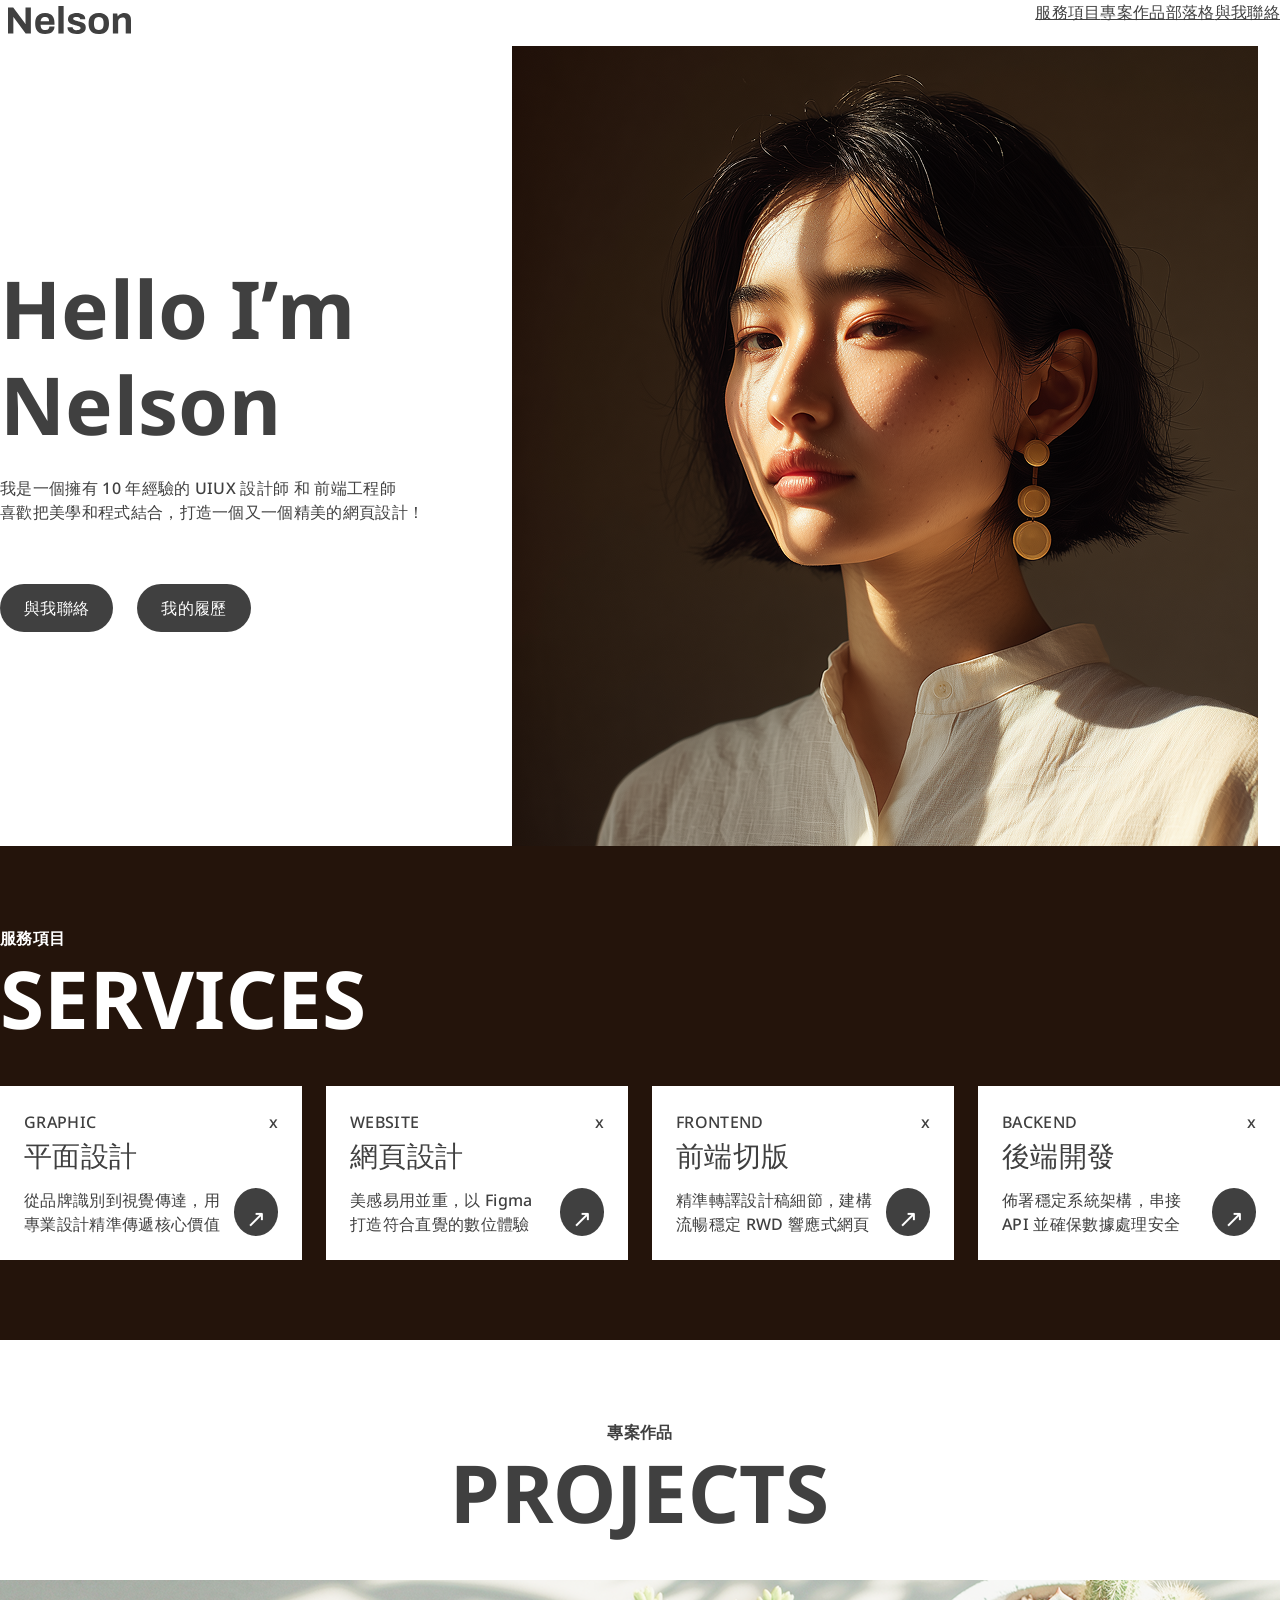
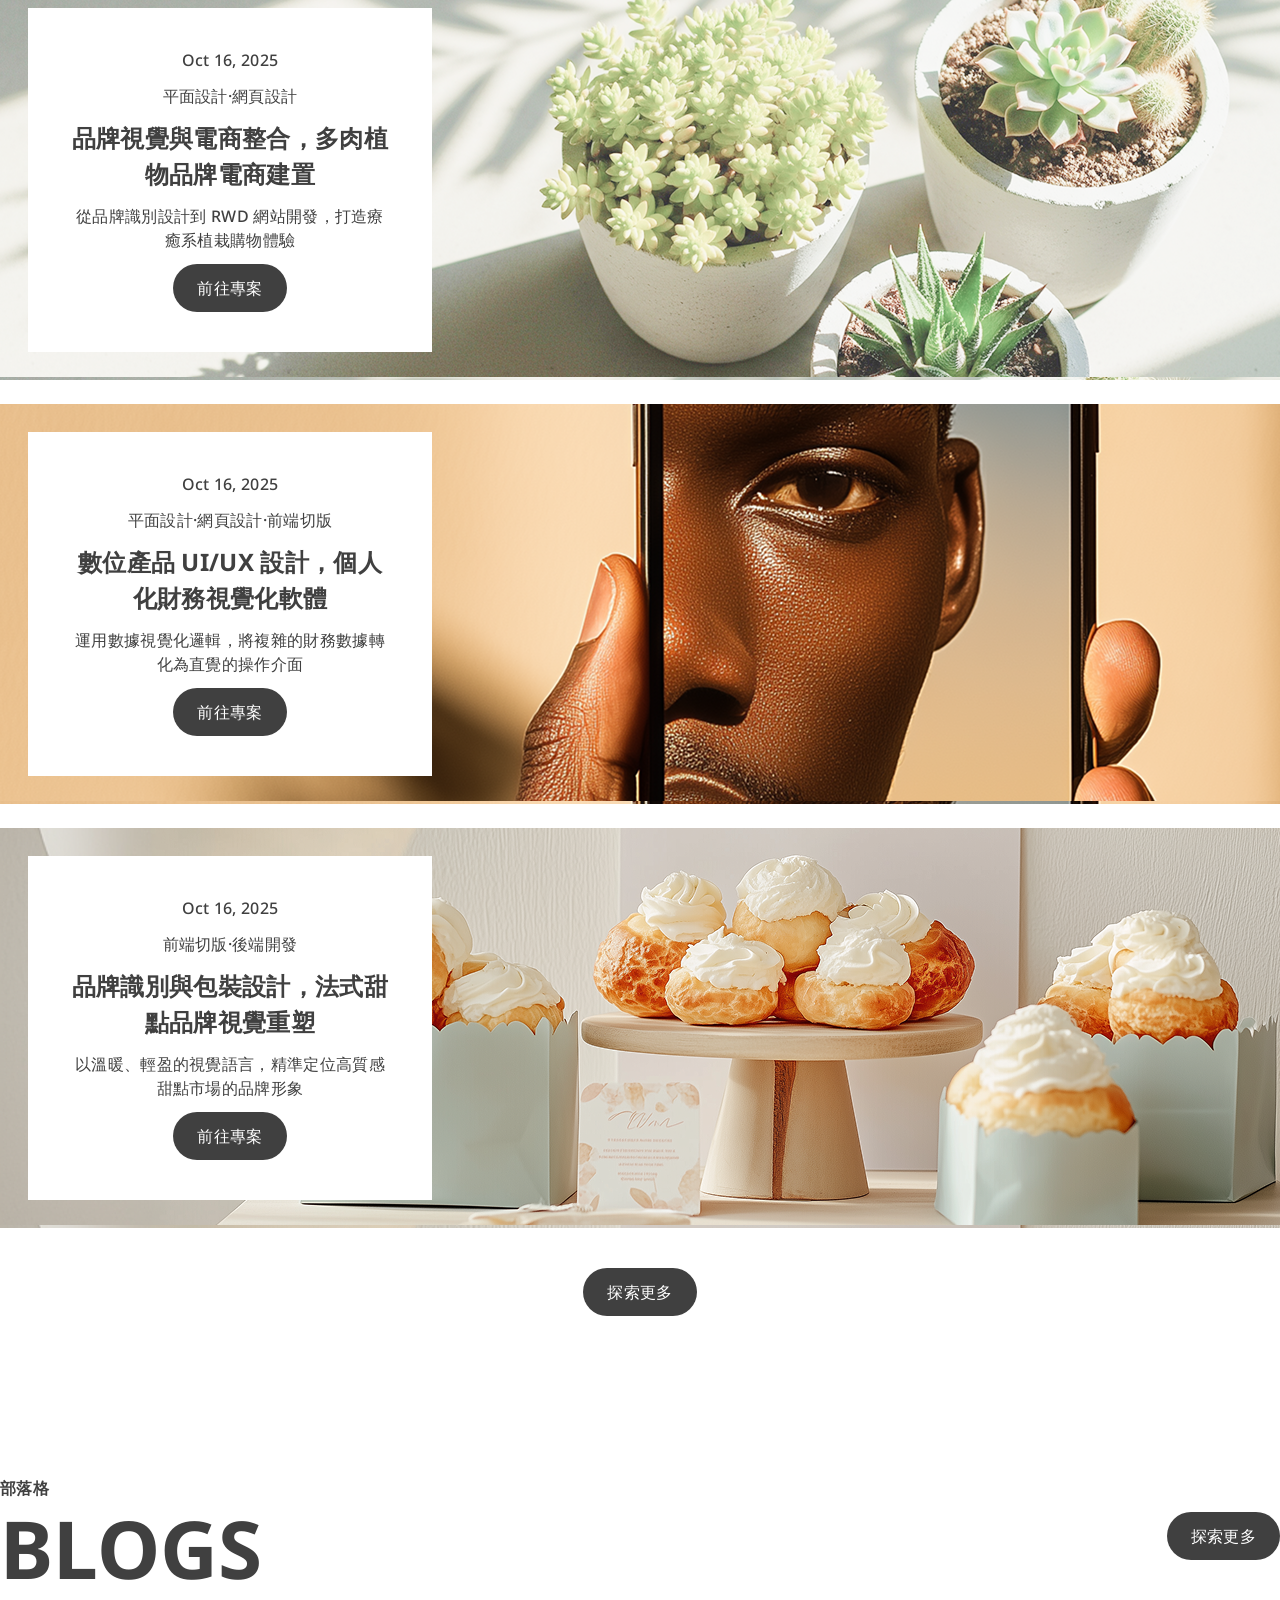
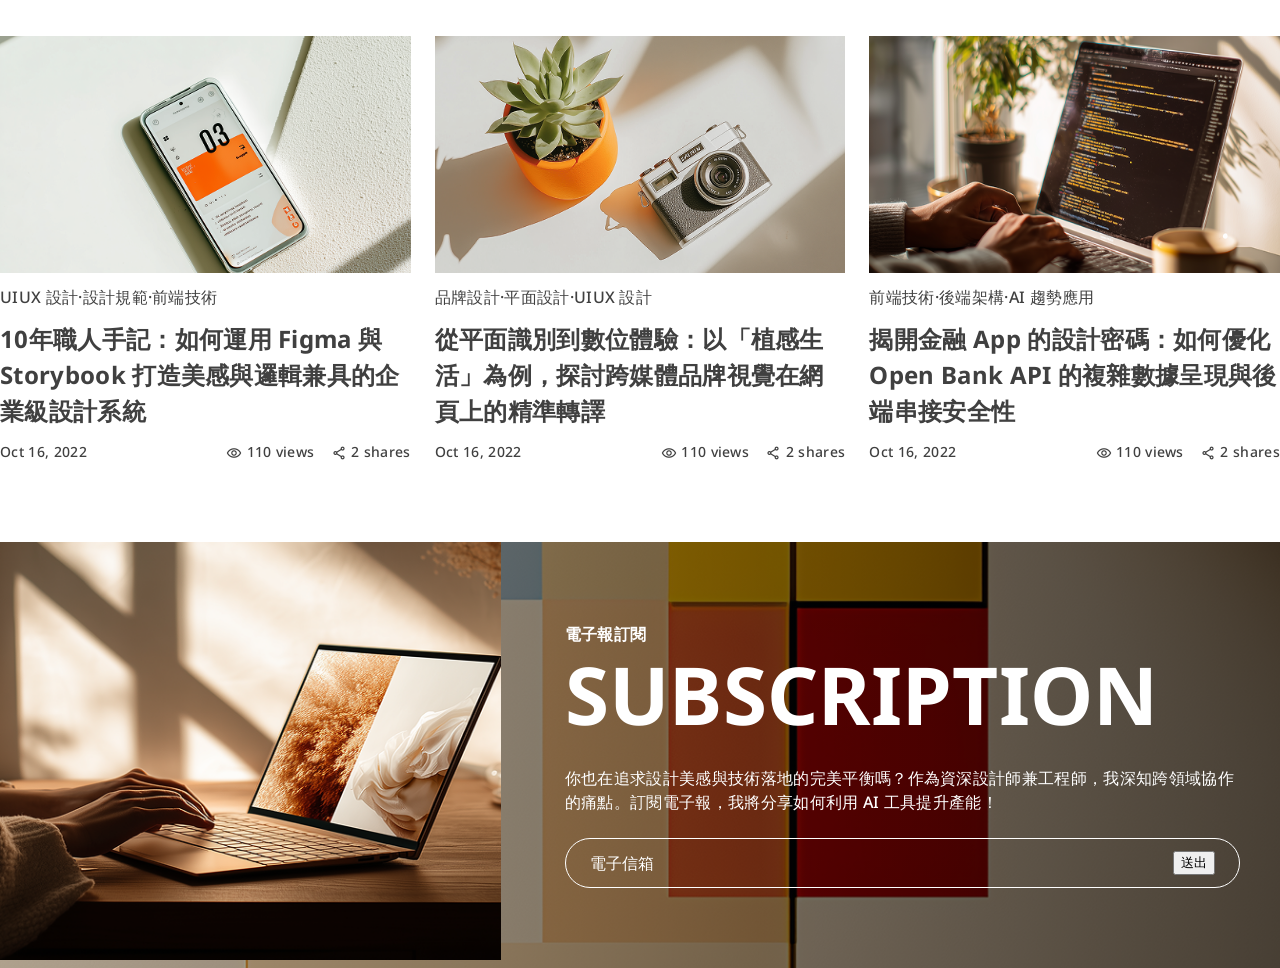
==== index.html @ 03d58f41 "feat: subscription section" ====
<!DOCTYPE html>
<html lang="zh-Hant-TW">

<head>
    <meta charset="UTF-8">
    <meta name="viewport" content="width=device-width, initial-scale=1.0">
    <link rel="preconnect" href="https://fonts.googleapis.com">
    <link rel="preconnect" href="https://fonts.gstatic.com" crossorigin>
    <link href="https://fonts.googleapis.com/css2?family=Noto+Sans:ital,wght@0,100..900;1,100..900&display=swap"
        rel="stylesheet">
    <link href="https://fonts.googleapis.com/css2?family=Material+Symbols+Outlined" rel="stylesheet" />

    <link rel="stylesheet" href="all.css">

    <title>Blogs</title>
</head>

<body>
    <header>
        <nav class="df jcsb nvbar">
            <div><img src="img/device-pc.svg" alt=""></div>
            <ul class="df">
                <li><a href="#">服務項目</a></li>
                <li><a href="#">專案作品</a></li>
                <li><a href="#">部落格</a></li>
                <li><a href="#">與我聯絡</a></li>
            </ul>
        </nav>
    </header>
    <section class="index df alc jcsb">

        <div class="index-content">

            <h1 class="fw700 fz80 mb24">Hello I’m Nelson</h1>

            <p>我是一個擁有 10 年經驗的 UIUX 設計師 和 前端工程師</p>

            <p class="mb60">喜歡把美學和程式結合，打造一個又一個精美的網頁設計！</p>

            <div class="index-btn-group df">
                <a href="#" class="btn-black">與我聯絡</a>
                <a href="#" class="btn-black">我的履歷</a>
            </div>

        </div>

        <div class="index-image">
            <img src="img/index_person.png" alt="Nelson 個人照片">
        </div>

    </section>
    <section class="service ptb80">
        <div class="service-container">
            <p class="section-subtitle fw700">服務項目</p>
            <h2 class="fw700 fz80 mb40">SERVICES</h2>
            <ul class="service-list df">
                <li class="service-card p24">
                    <div class="service-card-header df jcsb">
                        <div>
                            <p class="service-card-en">GRAPHIC</p>
                            <h3 class="mb12 fz28">平面設計</h3>
                        </div>
                        <div class="service-card-icon">x</div>
                    </div>

                    <div class="service-card-body df jcsb">
                        <p class="mr12">從品牌識別到視覺傳達，用專業設計精準傳遞核心價值</p>
                        <a href="#" class="icon-filled-btn">↗</a>
                    </div>
                </li>
                <li class="service-card p24">
                    <div class="service-card-header df jcsb">
                        <div>
                            <p class="service-card-en">WEBSITE</p>
                            <h3 class="mb12 fz28">網頁設計</h3>
                        </div>
                        <div class="service-card-icon">x</div>
                    </div>

                    <div class="service-card-body df jcsb">
                        <p class="mr12">美感易用並重，以 Figma 打造符合直覺的數位體驗</p>
                        <a href="#" class="icon-filled-btn">↗</a>
                    </div>
                </li>
                <li class="service-card p24">
                    <div class="service-card-header df jcsb">
                        <div>
                            <p class="service-card-en">FRONTEND</p>
                            <h3 class="mb12 fz28">前端切版</h3>
                        </div>
                        <div class="service-card-icon">x</div>
                    </div>

                    <div class="service-card-body df jcsb">
                        <p class="mr12">精準轉譯設計稿細節，建構流暢穩定 RWD 響應式網頁</p>
                        <a href="#" class="icon-filled-btn">↗</a>
                    </div>
                </li>
                <li class="service-card p24">
                    <div class="service-card-header df jcsb">
                        <div>
                            <p class="service-card-en">BACKEND</p>
                            <h3 class="mb12 fz28">後端開發</h3>
                        </div>
                        <div class="service-card-icon">x</div>
                    </div>

                    <div class="service-card-body df jcsb">
                        <p class="mr12">佈署穩定系統架構，串接 API 並確保數據處理安全</p>
                        <a href="#" class="icon-filled-btn">↗</a>
                    </div>
                </li>
            </ul>
        </div>

    </section>
    <section class="projects ptb80">
        <div class="df alc fdc mb40">
            <h3 class="fw700">專案作品</h3>
            <h2 class="fz80 fw700">PROJECTS</h2>
        </div>
        <div class="projects-content">

            <article class="content-bg1 p28 mb24">
                <div class="projects-card df alc fdc p40">
                    <header class="df alc fdc mb12">
                        <time datetime="2025-10-16" class="mb12">
                            Oct 16, 2025
                        </time>
                        <p>平面設計·網頁設計</p>
                    </header>
                    <h3 class="fw700 fz24 mb12">品牌視覺與電商整合，多肉植物品牌電商建置</h3>
                    <p class="mb12">從品牌識別設計到 RWD 網站開發，打造療癒系植栽購物體驗</p>
                    <a href="#" class="btn-black">前往專案</a>
                </div>

            </article>
            <article class="content-bg2 p28 mb24">
                <div class="projects-card df alc fdc p40">
                    <header class="df alc fdc mb12">
                        <time datetime="2025-10-16" class="mb12">
                            Oct 16, 2025
                        </time>
                        <p>平面設計·網頁設計·前端切版</p>
                    </header>
                    <h3 class="fw700 fz24 mb12">數位產品 UI/UX 設計，個人化財務視覺化軟體</h3>
                    <p class="mb12">運用數據視覺化邏輯，將複雜的財務數據轉化為直覺的操作介面</p>
                    <a href="#" class="btn-black">前往專案</a>
                </div>
            </article>
            <article class="content-bg3 p28 mb40">
                <div class="projects-card df alc fdc p40">
                    <header class="df alc fdc mb12">
                        <time datetime="2025-10-16" class="mb12">
                            Oct 16, 2025
                        </time>
                        <p>前端切版·後端開發</p>
                    </header>
                    <h3 class="fw700 fz24 mb12">品牌識別與包裝設計，法式甜點品牌視覺重塑</h3>
                    <p class="mb12">以溫暖、輕盈的視覺語言，精準定位高質感甜點市場的品牌形象</p>
                    <a href="#" class="btn-black">前往專案</a>
                </div>
            </article>
            <div class="df alc jcc"><a href="#" class="btn-black">探索更多</a></div>
        </div>
    </section>
    <section class="blogs ptb80">
        <header class="df jcsb alc mb40">
            <div>
                <p class="fw700">部落格</p>
                <h2 class="fz80 fw700">BLOGS</h2>
            </div>
            <a href="#" class="btn-black">探索更多</a>
        </header>
        <div class="df jcsb gap24">
            <article class="index-blogs-card df fdc">
                <div><img src="./img/blog_2.png" alt="" class="img-block"></div>
                <p class="">UIUX 設計·設計規範·前端技術</p>
                <h3 class="fz24 fw700 ">10年職人手記：如何運用 Figma 與 Storybook 打造美感與邏輯兼具的企業級設計系統</h3>

                <div class="blog-card-info df jcsb">
                    <p>
                        <time datetime="2022-10-16">Oct 16, 2022</time>
                    </p>
                    <p>
                        <span class="material-symbols-outlined">
                            visibility
                        </span><span class="mr12"> 110 views</span> <span class="material-symbols-outlined">
                            share
                        </span><span> 2 shares</span>
                    </p>
                </div>

            </article>
            <article class="index-blogs-card df fdc">
                <div><img src="./img/blog_3.png" alt="" class="img-block"></div>
                <p class="">品牌設計·平面設計·UIUX 設計</p>
                <h3 class="fz24 fw700 ">從平面識別到數位體驗：以「植感生活」為例，探討跨媒體品牌視覺在網頁上的精準轉譯</h3>

                <div class="blog-card-info df jcsb">
                    <p>
                        <time datetime="2022-10-16">Oct 16, 2022</time>
                    </p>
                    <p>
                        <span class="material-symbols-outlined">
                            visibility
                        </span><span class="mr12"> 110 views</span> <span class="material-symbols-outlined">
                            share
                        </span><span> 2 shares</span>
                    </p>
                </div>

            </article>
            <article class="index-blogs-card df fdc">
                <div><img src="./img/blog_5.png" alt="" class="img-block"></div>
                <p class="">前端技術·後端架構·AI 趨勢應用</p>
                <h3 class="fz24 fw700 ">揭開金融 App 的設計密碼：如何優化 Open Bank API 的複雜數據呈現與後端串接安全性</h3>

                <div class="blog-card-info df jcsb">
                    <p>
                        <time datetime="2022-10-16">Oct 16, 2022</time>
                    </p>
                    <p>
                        <span class="material-symbols-outlined">
                            visibility
                        </span><span class="mr12"> 110 views</span> <span class="material-symbols-outlined">
                            share
                        </span><span> 2 shares</span>
                    </p>
                </div>

            </article>
        </div>
    </section>
    <section class="subscription-bg">
        <div class="subscription df gap24">
            <div><img src="./img/subscription.png" alt="" class="img-block"></div>
            <div class="subscription-info df fdc gap24">
                <header>
                    <p class="fw700">電子報訂閱</p>
                    <h2 class="fz80 fw700">SUBSCRIPTION</h2>
                </header>
                <p>你也在追求設計美感與技術落地的完美平衡嗎？作為資深設計師兼工程師，我深知跨領域協作的痛點。訂閱電子報，我將分享如何利用 AI 工具提升產能！</p>
                <div class="subscription-form df jcsb">
                    <input type="text" id="email" name="email" placeholder="電子信箱" class="form-white">
                    <input type="submit" value="送出">
                </div>
            </div>
        </div>
    </section>
</body>

</html>
---- all.css ----
/* css reset */
html,
body,
div,
span,
applet,
object,
iframe,
h1,
h2,
h3,
h4,
h5,
h6,
p,
blockquote,
pre,
a,
abbr,
acronym,
address,
big,
cite,
code,
del,
dfn,
em,
img,
ins,
kbd,
q,
s,
samp,
small,
strike,
strong,
sub,
sup,
tt,
var,
b,
u,
i,
center,
dl,
dt,
dd,
ol,
ul,
li,
fieldset,
form,
label,
legend,
table,
caption,
tbody,
tfoot,
thead,
tr,
th,
td,
article,
aside,
canvas,
details,
embed,
figure,
figcaption,
footer,
header,
hgroup,
menu,
nav,
output,
ruby,
section,
summary,
time,
mark,
audio,
video {
    margin: 0;
    padding: 0;
    border: 0;
    font-size: 100%;
    font: inherit;
    vertical-align: baseline;
}

/* 清除文字輸入框、多行文字框、按鈕的原始樣式 */
input[type="text"],
textarea,
button {
    -webkit-appearance: none;
    /* 移除 Safari / Chrome 的內建行動裝置樣式 */
    -moz-appearance: none;
    /* 移除 Firefox 的內建樣式 */
    appearance: none;
    /* 標準的外觀清除屬性 */

    background: transparent;
    /* 移除預設背景色（如按鈕的灰色） */
    border: none;
    /* 移除預設邊框 */
    outline: none;
    /* 移除點擊時的預設外框線 */
    padding: 0;
    /* 移除內建內距 */
    margin: 0;
    /* 移除內建外距 */

    font-family: inherit;
    /* 繼承父元素的字體 */
    font-size: inherit;
    /* 繼承父元素的字體大小 */
    color: inherit;
    /* 繼承父元素的文字顏色 */
}

/* box sizing */
*,
*::before,
*::after {
    box-sizing: border-box;
}

/* HTML5 display-role reset for older browsers */
article,
aside,
details,
figcaption,
figure,
footer,
header,
hgroup,
menu,
nav,
section {
    display: block;
}

body {
    line-height: 1;
}

ol,
ul {
    list-style: none;
}

blockquote,
q {
    quotes: none;
}

blockquote:before,
blockquote:after,
q:before,
q:after {
    content: '';
    content: none;
}

table {
    border-collapse: collapse;
    border-spacing: 0;
}

/* my css */
body,
a {
    color: #404040;
    line-height: 1.5;
    font-weight: 500;
    font-size: 16px;
    letter-spacing: 0.02em;
    font-family: "Noto Sans", sans-serif;
}

img {
    max-width: 100%;
    height: auto;
}

/* 自訂區 */
.fw700 {
    font-weight: 700;
}

.fz80 {
    font-size: 80px;
    line-height: 120%;
}

.fz28 {
    font-size: 28px;
}

.fz24 {
    font-size: 24px;
}

.mb12 {
    margin-bottom: 12px;
}

.mb24 {
    margin-bottom: 24px;
}

.mb40 {
    margin-bottom: 40px;
}

.mb60 {
    margin-bottom: 60px;
}

.mr12 {
    margin-right: 12px;
}

.ptb80 {
    padding: 80px 0px;
}

.p24 {
    padding: 24px;
}

.p28 {
    padding: 28px;
}

.p40 {
    padding: 40px;
}

.gap12 {
    gap: 12px;
}

.gap24 {
    gap: 24px;
}

.df {
    display: flex;
}

.jcsb {
    justify-content: space-between;
}

.jcc {
    justify-content: center;
}

.alc {
    align-items: center;
}

.fdc {
    flex-direction: column;
}

.img-block {
    display: block;
    object-fit: cover;
}

/* container */
.subscription,
.blogs,
.projects,
.blog-post,
.index,
.nvbar,
.service-container {
    max-width: 1296px;
    margin: 0 auto;
}

/* 按鈕 */
.btn-black {
    border-radius: 999px;
    text-decoration: none;
    padding: 12px 24px;
    color: #fff;
    display: block;
    background-color: #404040;
    font-weight: 500;
}

/* 導覽列 */

/* 首頁 */
.index-content {
    width: 40%;
    flex-direction: column;
}

.index-image {
    width: 60%;
}

.index-image>img {
    display: block;
}

.index-btn-group {
    gap: 24px;
}

/* 首頁-service */
.service {
    background-color: #24140B;
    color: #fff;
}

.service-list {
    gap: 24px;
}

.service-card {
    background-color: #fff;
    width: 25%;
    color: #404040;
}

.service-card-body>a {
    border-radius: 50%;
    text-decoration: none;
    font-size: 24px;
    padding: 12px;
    color: #fff;
    width: 48px;
    height: 48px;
    display: block;
    background-color: #404040;
}

/* 首頁 - projects */
.projects-card {
    background-color: #fff;
    width: 33%;
    text-align: center;
}

.content-bg1 {
    background-image: url(./img/project_1.png);
    object-fit: cover;
}

.content-bg2 {
    background-image: url(./img/project_2.png);
    object-fit: cover;
}

.content-bg3 {
    background-image: url(./img/project_3.png);
    object-fit: cover;
}

/* 首頁 - blogs */
.index-blogs-card {
    width: 33%;
    gap: 12px;
}

/* 首頁 SUBSCRIPTION */
.subscription-bg {
    background-image: linear-gradient(to right,
            rgba(0, 0, 0, .3),
            rgba(0, 0, 0, .7)), url(./img/subscription_bg.png);
    background-repeat: no-repeat;
    background-position: center;
    background-size: cover;
    background-color: black;
    color: #fff;

}

.subscription-info {
    padding: 80px 40px;
    max-width: 59%;
}

.subscription-form {
    border: solid #fff 1px;
    padding: 12px 24px;
    border-radius: 40px;
}

/* 表單系列 */
.form-white {
    background: none;
    color: #fff;
}

input[type="text"]::placeholder {
    color: #fff;
    /* 將提示文字改為淺灰色 */
    opacity: 1;
    /* 確保 Firefox 瀏覽器下顏色不會變淡 */
}

/* 部落格 */
.blog-post-list {
    max-width: 180px;
    font-weight: bold;
    font-size: 18px;
}

.blog-post-list a {
    text-align: center;
    padding: 12px 24px;
    display: block;
    text-decoration: none;
}

.active-list a {
    background-color: #24140B;
    color: #fff;

}

.blog-post-content {
    max-width: 1076px;

}

.blog-post-content-text {
    max-width: 550px;
    padding: 57px 0px 57px 24px;
}

.blog-post-content-text h2 {
    font-size: 24px;
}

.blog-content-card {
    max-height: 256px;
}

.blog-card-info {
    font-size: 14px;
}

.blog-card-info .material-symbols-outlined {
    font-size: 16px;
    font-weight: 400;
    vertical-align: middle;
}

.blog-post-content-img img {
    display: block;
    object-fit: cover;
}
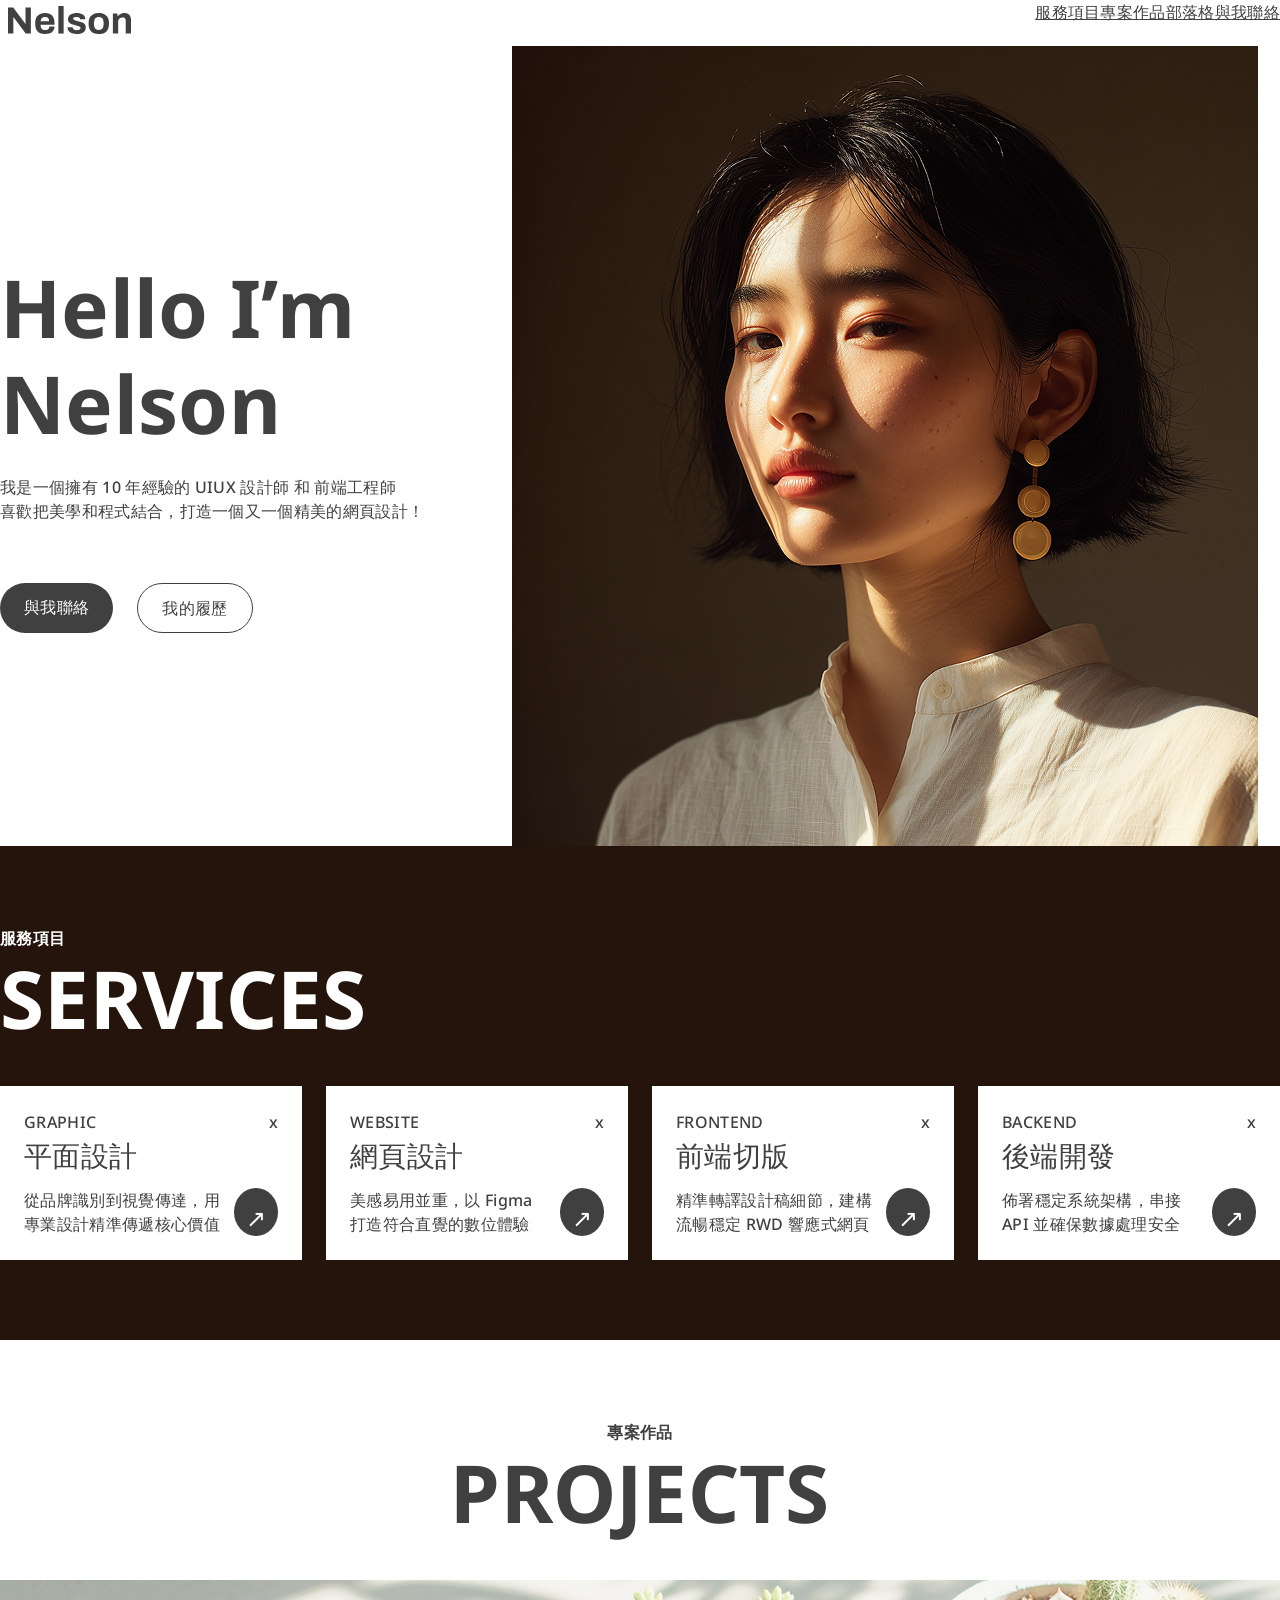
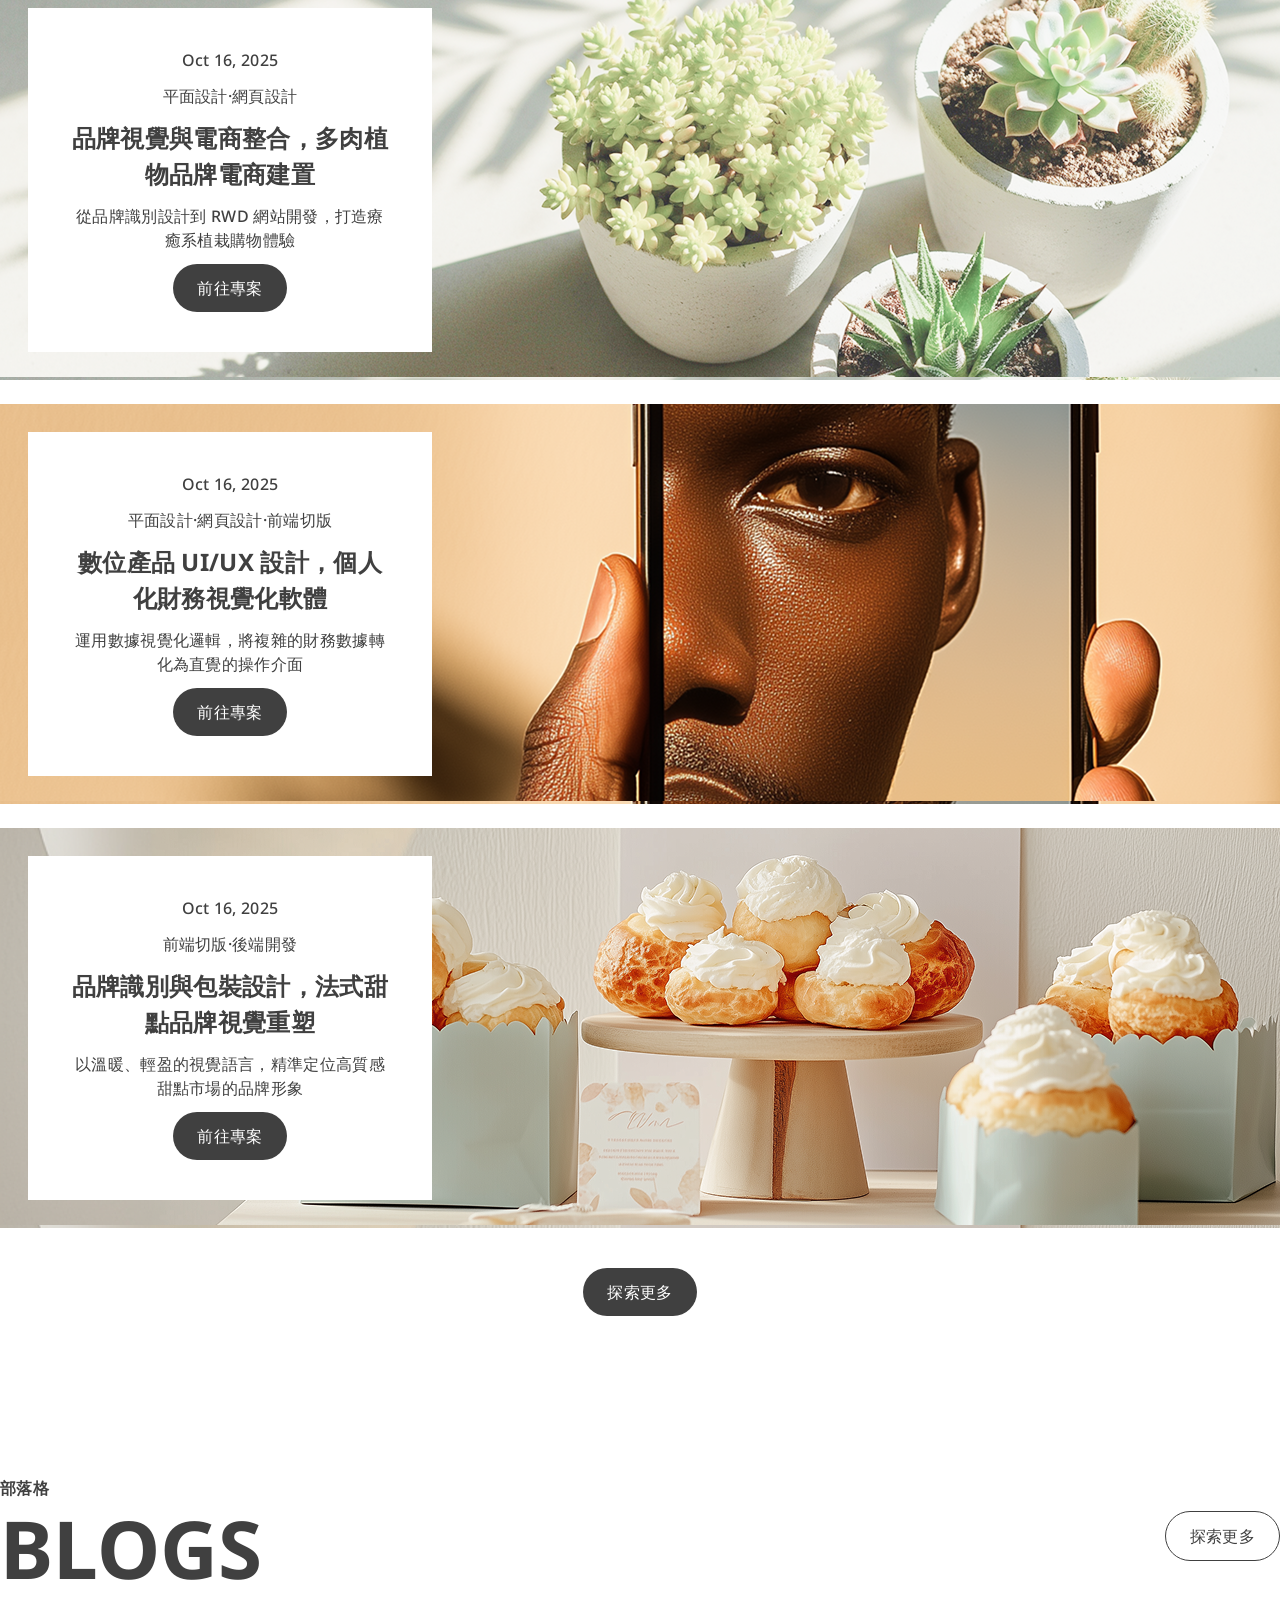
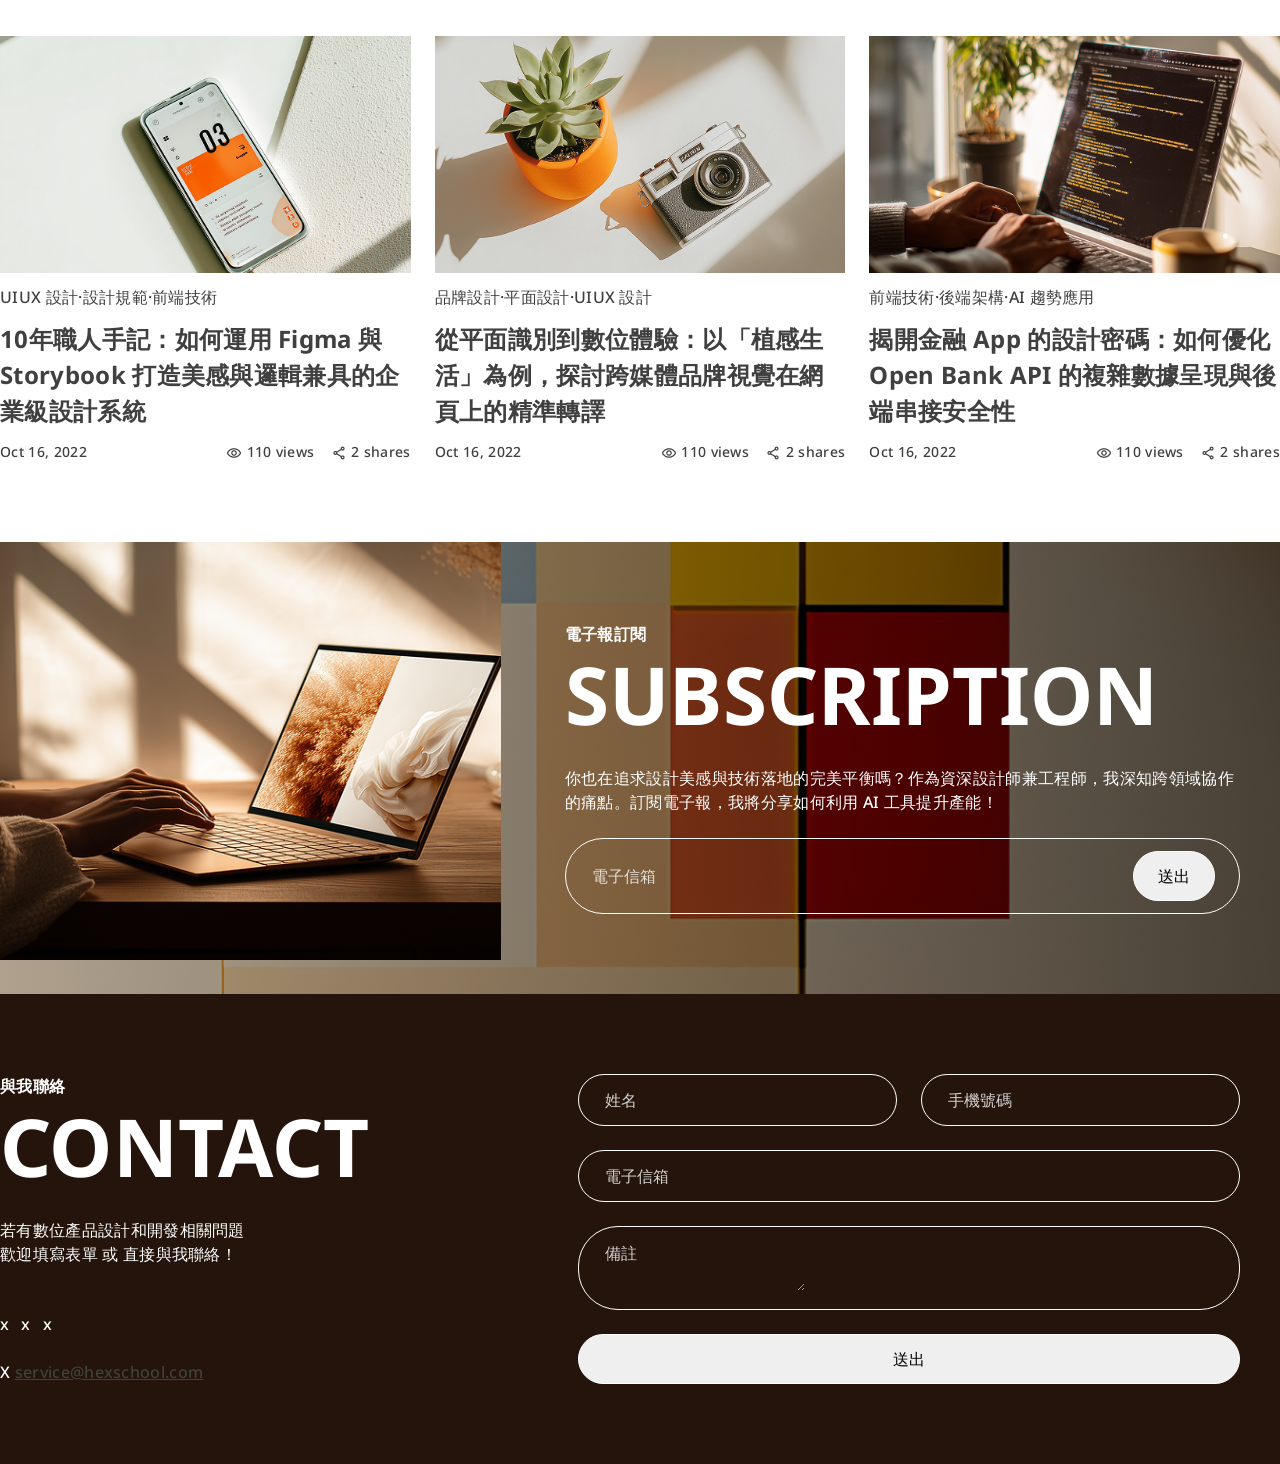
==== commit b3f28ca8: "feat: complete footer contact" ====
--- a/index.html
+++ b/index.html
@@ -39,7 +39,7 @@
 
             <div class="index-btn-group df">
                 <a href="#" class="btn-black">與我聯絡</a>
-                <a href="#" class="btn-black">我的履歷</a>
+                <a href="#" class="btn-white">我的履歷</a>
             </div>
 
         </div>
@@ -170,7 +170,7 @@
                 <p class="fw700">部落格</p>
                 <h2 class="fz80 fw700">BLOGS</h2>
             </div>
-            <a href="#" class="btn-black">探索更多</a>
+            <a href="#" class="btn-white">探索更多</a>
         </header>
         <div class="df jcsb gap24">
             <article class="index-blogs-card df fdc">
@@ -241,13 +241,56 @@
                     <h2 class="fz80 fw700">SUBSCRIPTION</h2>
                 </header>
                 <p>你也在追求設計美感與技術落地的完美平衡嗎？作為資深設計師兼工程師，我深知跨領域協作的痛點。訂閱電子報，我將分享如何利用 AI 工具提升產能！</p>
-                <div class="subscription-form df jcsb">
+                <div class="forms-style df jcsb">
                     <input type="text" id="email" name="email" placeholder="電子信箱" class="form-white">
-                    <input type="submit" value="送出">
-                </div>
-            </div>
-        </div>
-    </section>
+                    <button type="submit" class="subscription-btn">送出</button>
+                </div>
+            </div>
+        </div>
+    </section>
+    <footer class="contact-bg ptb80">
+        <div class="contact df jcsb">
+            <div class="df fdc jcsb">
+                <div class="df fdc gap24">
+                    <header>
+                        <p class="fw700">與我聯絡</p>
+                        <h3 class="fz80 fw700">CONTACT</h3>
+                    </header>
+                    <p>若有數位產品設計和開發相關問題<br>
+                        歡迎填寫表單 或 直接與我聯絡！</p>
+                </div>
+                <div class="df fdc gap24">
+                    <ul class="df gap12">
+                        <li>x</li>
+                        <li>x</li>
+                        <li>x</li>
+                    </ul>
+                    <p><span>X </span><a href="mailto:service@hexschool.com">service@hexschool.com</a></p>
+                </div>
+            </div>
+            <div class="contact-form">
+                <form action="" class="df fdc gap24">
+                    <div class="df jcsb gap24">
+                        <div class="forms-style">
+                            <input type="text" placeholder="姓名" class="">
+                        </div>
+                        <div class="forms-style">
+                            <input type="tel" placeholder="手機號碼">
+                        </div>
+                    </div>
+                    <div class="df fdc gap24">
+                        <div class="forms-style">
+                            <input type="email" placeholder="電子信箱">
+                        </div>
+                        <div class="forms-style">
+                            <textarea name="" id="" placeholder="備註"></textarea>
+                        </div>
+                        <button type="submit" class="forms-style">送出</button>
+                    </div>
+                </form>
+            </div>
+        </div>
+    </footer>
 </body>
 
 </html>
--- a/all.css
+++ b/all.css
@@ -88,35 +88,6 @@
     vertical-align: baseline;
 }
 
-/* 清除文字輸入框、多行文字框、按鈕的原始樣式 */
-input[type="text"],
-textarea,
-button {
-    -webkit-appearance: none;
-    /* 移除 Safari / Chrome 的內建行動裝置樣式 */
-    -moz-appearance: none;
-    /* 移除 Firefox 的內建樣式 */
-    appearance: none;
-    /* 標準的外觀清除屬性 */
-
-    background: transparent;
-    /* 移除預設背景色（如按鈕的灰色） */
-    border: none;
-    /* 移除預設邊框 */
-    outline: none;
-    /* 移除點擊時的預設外框線 */
-    padding: 0;
-    /* 移除內建內距 */
-    margin: 0;
-    /* 移除內建外距 */
-
-    font-family: inherit;
-    /* 繼承父元素的字體 */
-    font-size: inherit;
-    /* 繼承父元素的字體大小 */
-    color: inherit;
-    /* 繼承父元素的文字顏色 */
-}
 
 /* box sizing */
 *,
@@ -271,6 +242,7 @@
 }
 
 /* container */
+.contact,
 .subscription,
 .blogs,
 .projects,
@@ -293,6 +265,17 @@
     font-weight: 500;
 }
 
+.btn-white {
+    border: #404040 1px solid;
+    border-radius: 999px;
+    text-decoration: none;
+    padding: 12px 24px;
+    color: #404040;
+    display: block;
+    background-color: #fff;
+    font-weight: 500;
+}
+
 /* 導覽列 */
 
 /* 首頁 */
@@ -387,23 +370,52 @@
     max-width: 59%;
 }
 
-.subscription-form {
+.subscription-btn {
     border: solid #fff 1px;
     padding: 12px 24px;
     border-radius: 40px;
 }
 
+
 /* 表單系列 */
-.form-white {
+.forms-style {
+    border: solid #fff 1px;
+    padding: 12px 24px;
+    border-radius: 40px;
+        width: 100%;
+}
+
+
+
+input,
+textarea,
+button {
+    font: inherit;
+    outline: none;
+}
+
+input,
+textarea {
+    color: #fff;
     background: none;
-    color: #fff;
-}
-
-input[type="text"]::placeholder {
-    color: #fff;
-    /* 將提示文字改為淺灰色 */
-    opacity: 1;
-    /* 確保 Firefox 瀏覽器下顏色不會變淡 */
+    border: 0px;
+}
+
+input::placeholder,
+textarea::placeholder {
+    color: rgba(255, 255, 255, .8);
+
+}
+
+/* footer - contact */
+.contact-bg {
+    color: #fff;
+    background-color: #24140B;
+}
+
+.contact-form {
+    padding: 0px 40px;
+    width: 58%;
 }
 
 /* 部落格 */
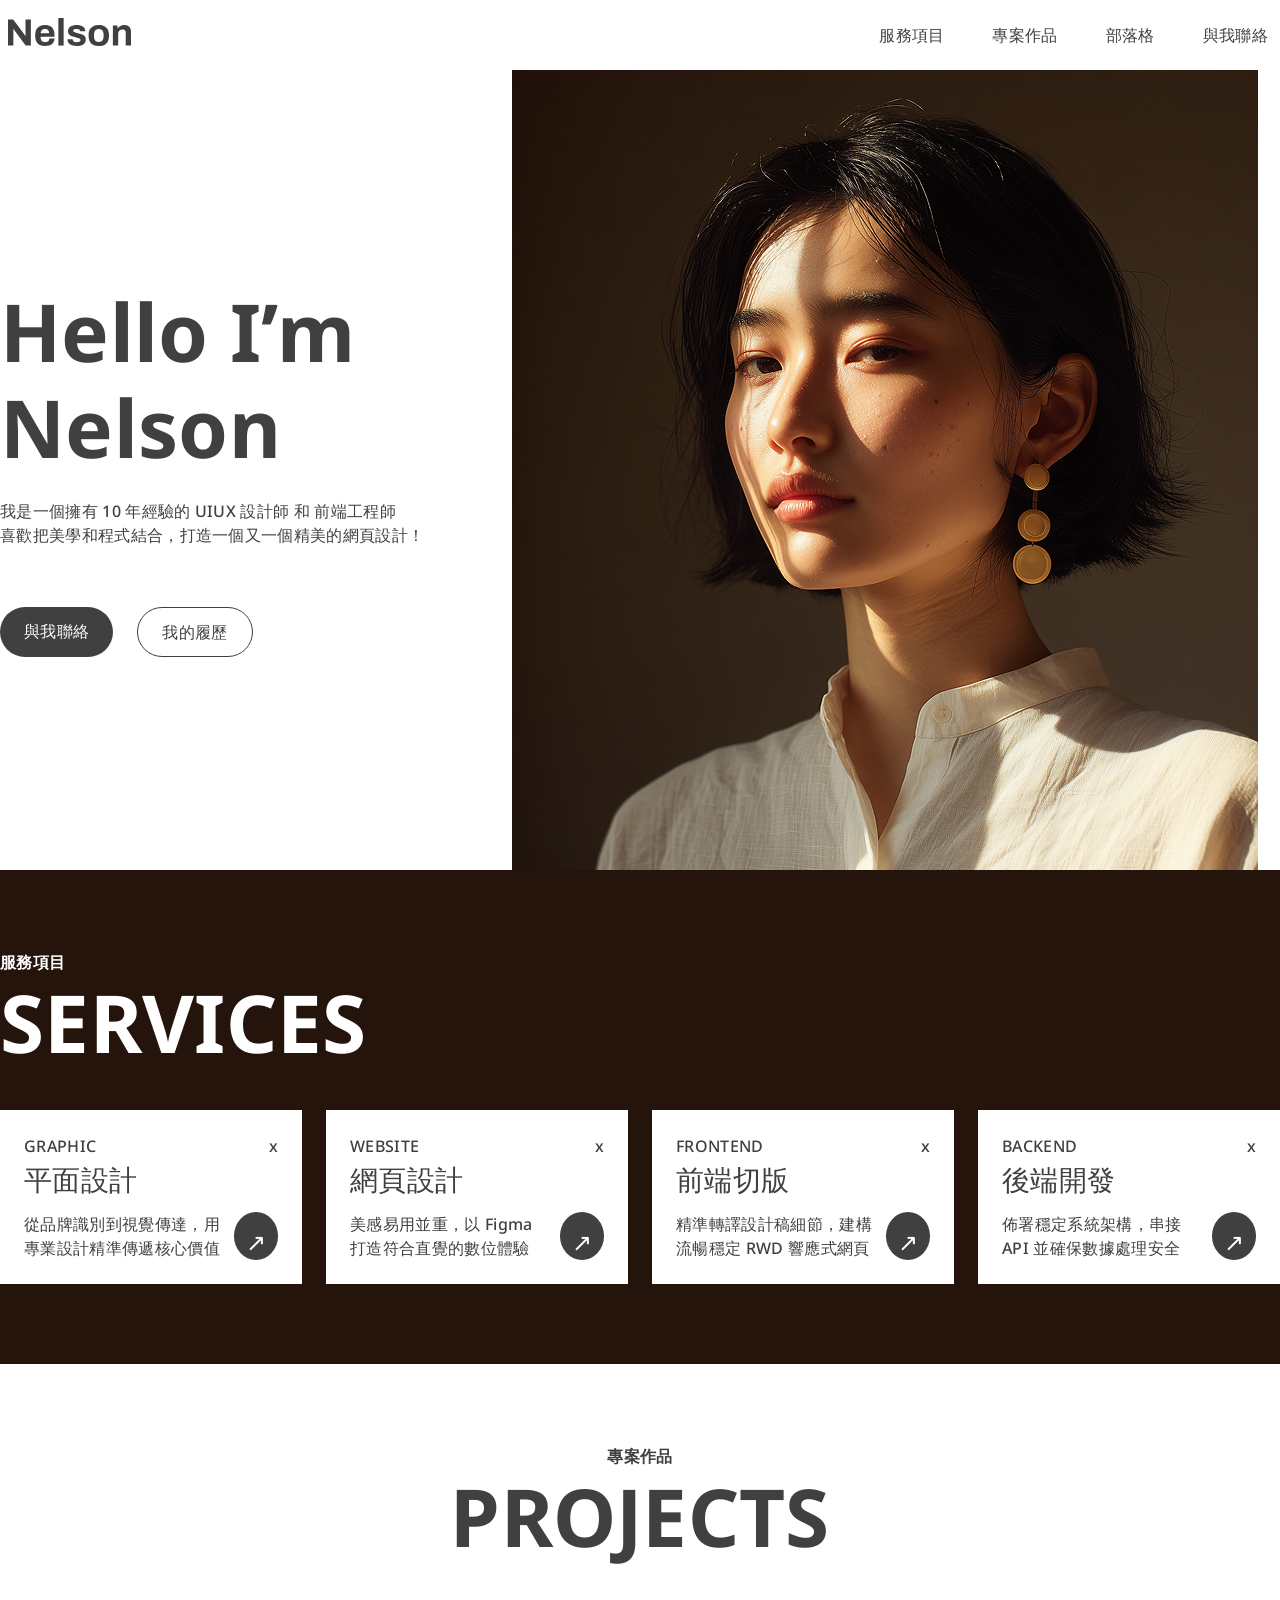
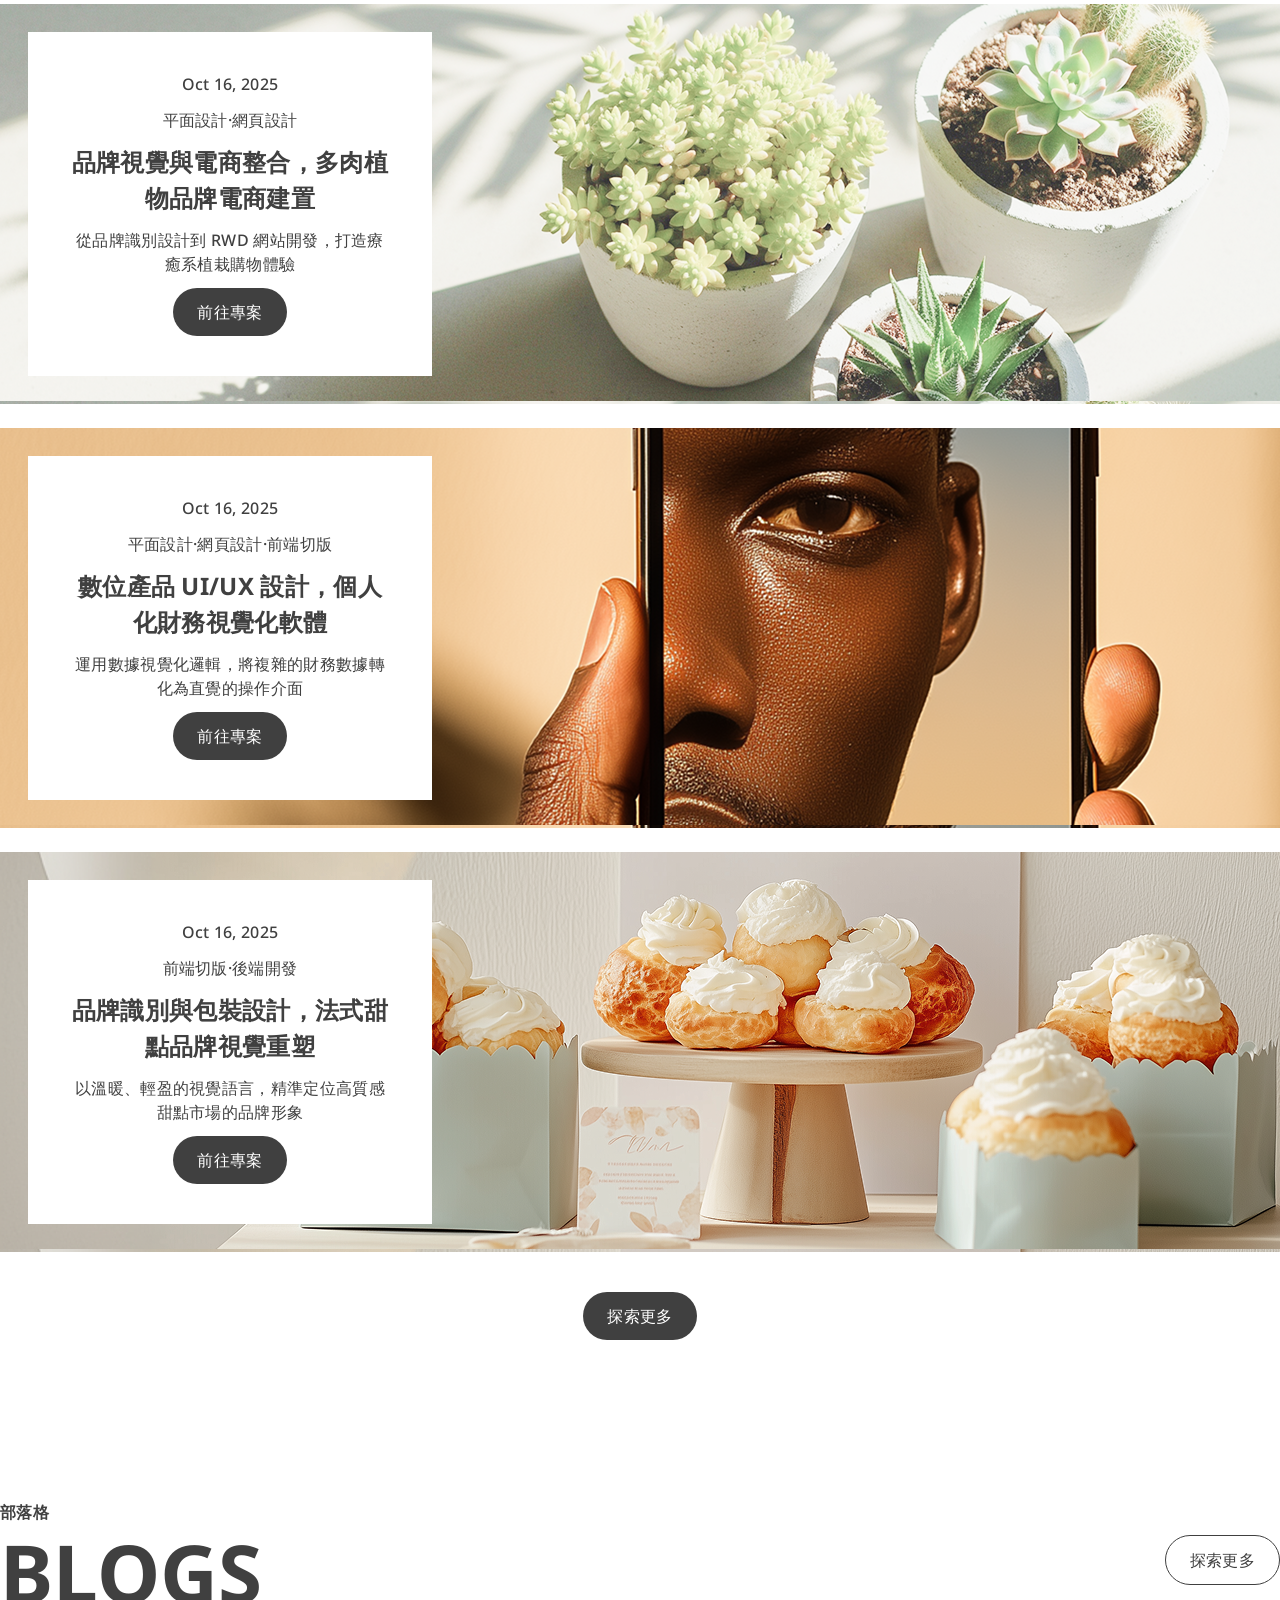
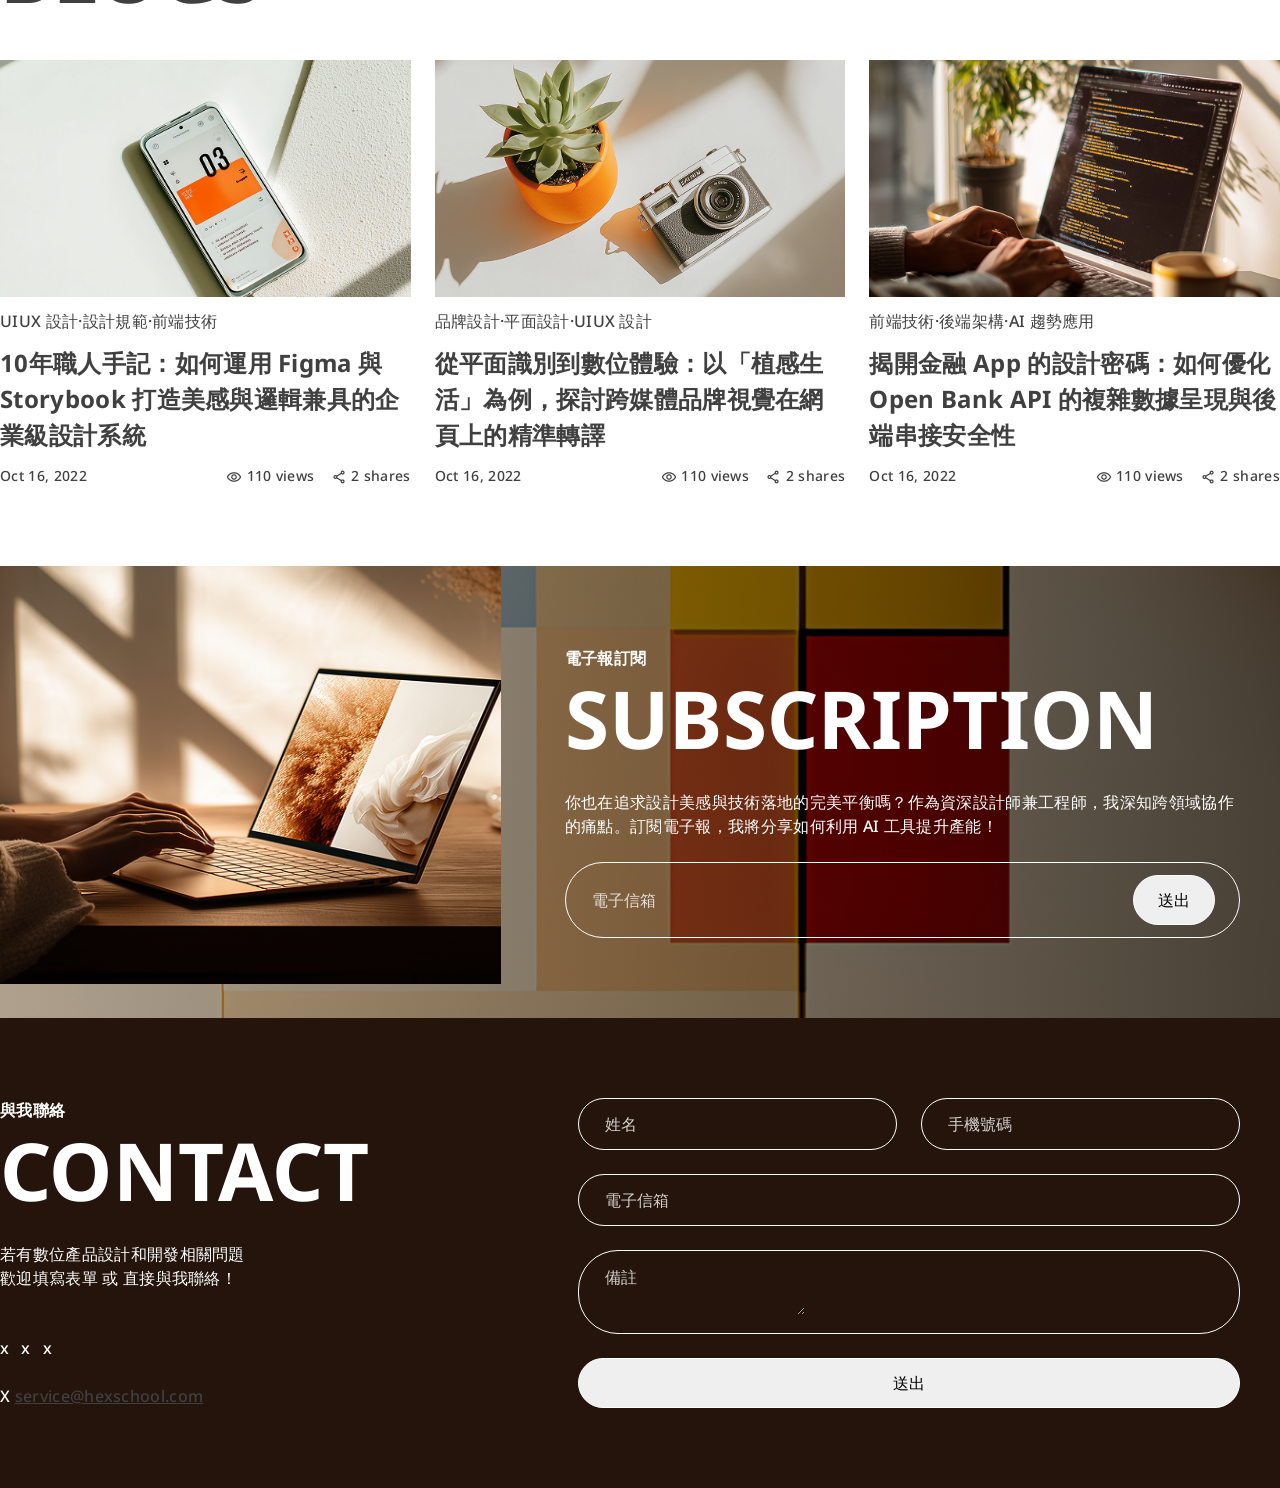
==== commit 7ffc69c6: "feat: blog section upload" ====
--- a/index.html
+++ b/index.html
@@ -17,9 +17,9 @@
 
 <body>
     <header>
-        <nav class="df jcsb nvbar">
+        <nav class="df jcsb nvbar fw700">
             <div><img src="img/device-pc.svg" alt=""></div>
-            <ul class="df">
+            <ul class="df nvbar-list gap24">
                 <li><a href="#">服務項目</a></li>
                 <li><a href="#">專案作品</a></li>
                 <li><a href="#">部落格</a></li>
--- a/all.css
+++ b/all.css
@@ -164,6 +164,10 @@
     line-height: 120%;
 }
 
+.fz48 {
+    font-size: 48px;
+}
+
 .fz28 {
     font-size: 28px;
 }
@@ -212,6 +216,9 @@
     gap: 12px;
 }
 
+.gap16{
+    gap: 16px;
+}
 .gap24 {
     gap: 24px;
 }
@@ -234,6 +241,10 @@
 
 .fdc {
     flex-direction: column;
+}
+
+.alse {
+    align-self: flex-end;
 }
 
 .img-block {
@@ -254,6 +265,11 @@
     margin: 0 auto;
 }
 
+.container {
+    max-width: 1296px;
+    margin: 0 auto;
+}
+
 /* 按鈕 */
 .btn-black {
     border-radius: 999px;
@@ -276,7 +292,50 @@
     font-weight: 500;
 }
 
+/* 表單系列 */
+.forms-style {
+    border: solid #fff 1px;
+    padding: 12px 24px;
+    border-radius: 40px;
+    width: 100%;
+}
+
+input,
+textarea,
+button {
+    font: inherit;
+    outline: none;
+}
+
+input,
+textarea {
+    color: #fff;
+    background: none;
+    border: 0px;
+}
+
+input::placeholder,
+textarea::placeholder {
+    color: rgba(255, 255, 255, .8);
+
+}
+
+
 /* 導覽列 */
+.nvbar {
+    padding: 12px 0px;
+}
+
+.nvbar-list>li {
+    display: flex;
+    align-items: center;
+}
+
+.nvbar-list a {
+    text-decoration: none;
+    display: block;
+    padding: 4px 12px;
+}
 
 /* 首頁 */
 .index-content {
@@ -377,35 +436,7 @@
 }
 
 
-/* 表單系列 */
-.forms-style {
-    border: solid #fff 1px;
-    padding: 12px 24px;
-    border-radius: 40px;
-        width: 100%;
-}
-
-
-
-input,
-textarea,
-button {
-    font: inherit;
-    outline: none;
-}
-
-input,
-textarea {
-    color: #fff;
-    background: none;
-    border: 0px;
-}
-
-input::placeholder,
-textarea::placeholder {
-    color: rgba(255, 255, 255, .8);
-
-}
+
 
 /* footer - contact */
 .contact-bg {
@@ -418,7 +449,20 @@
     width: 58%;
 }
 
-/* 部落格 */
+/* blogs 部落格 */
+/* blog header */
+.blog-header-bg {
+    background-image: url(./img/blog_banner.png);
+    background-size: cover;
+}
+
+.blog-header {
+    padding: 109px 0px;
+    text-align: center;
+    color: #fff;
+}
+
+/* blog list */
 .blog-post-list {
     max-width: 180px;
     font-weight: bold;
@@ -469,4 +513,21 @@
 .blog-post-content-img img {
     display: block;
     object-fit: cover;
+}
+
+/* blog-listpages */
+.listpages{
+    align-self: flex-end;
+    padding-bottom: 80px;
+}
+.listpages a{
+padding: 8px 15px;
+display: block;
+text-decoration: none;
+border-radius: 1000px;
+}
+
+.listpages-black{
+    background-color: #404040;
+    color: #fff;
 }
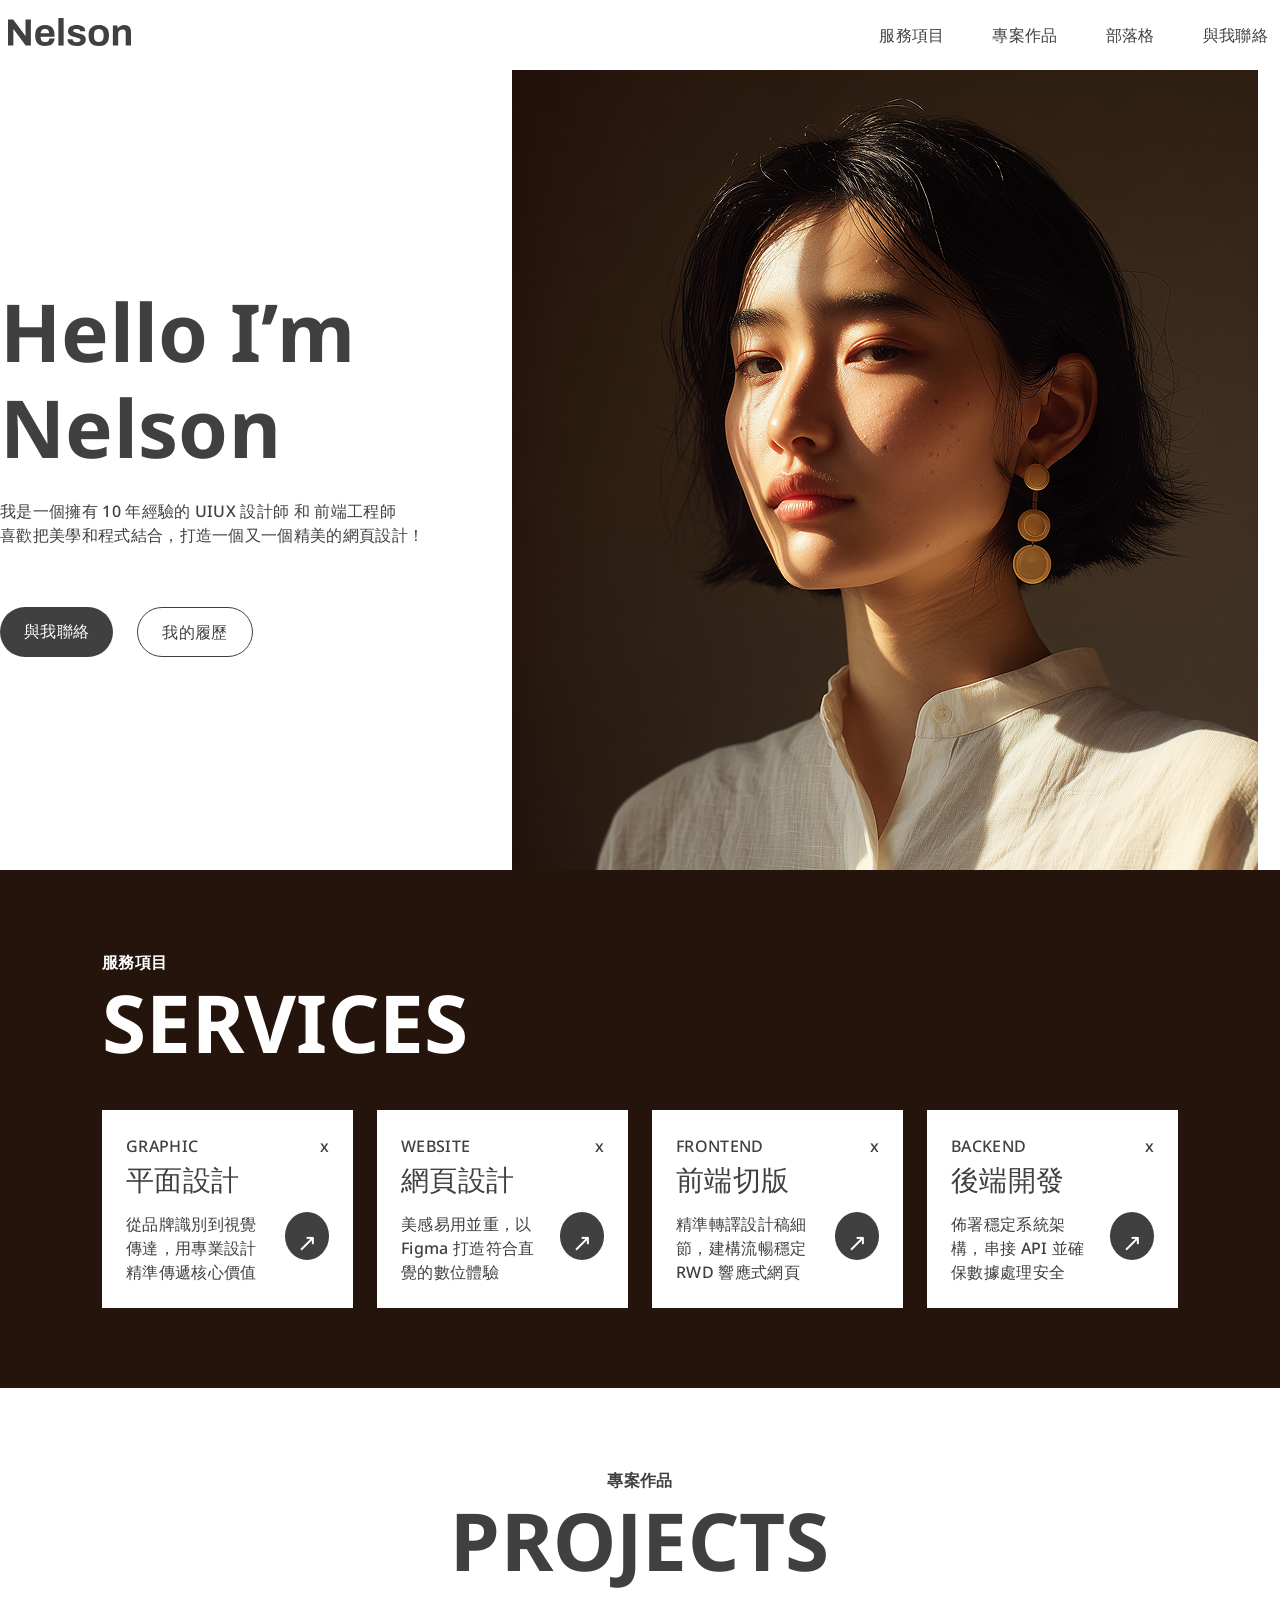
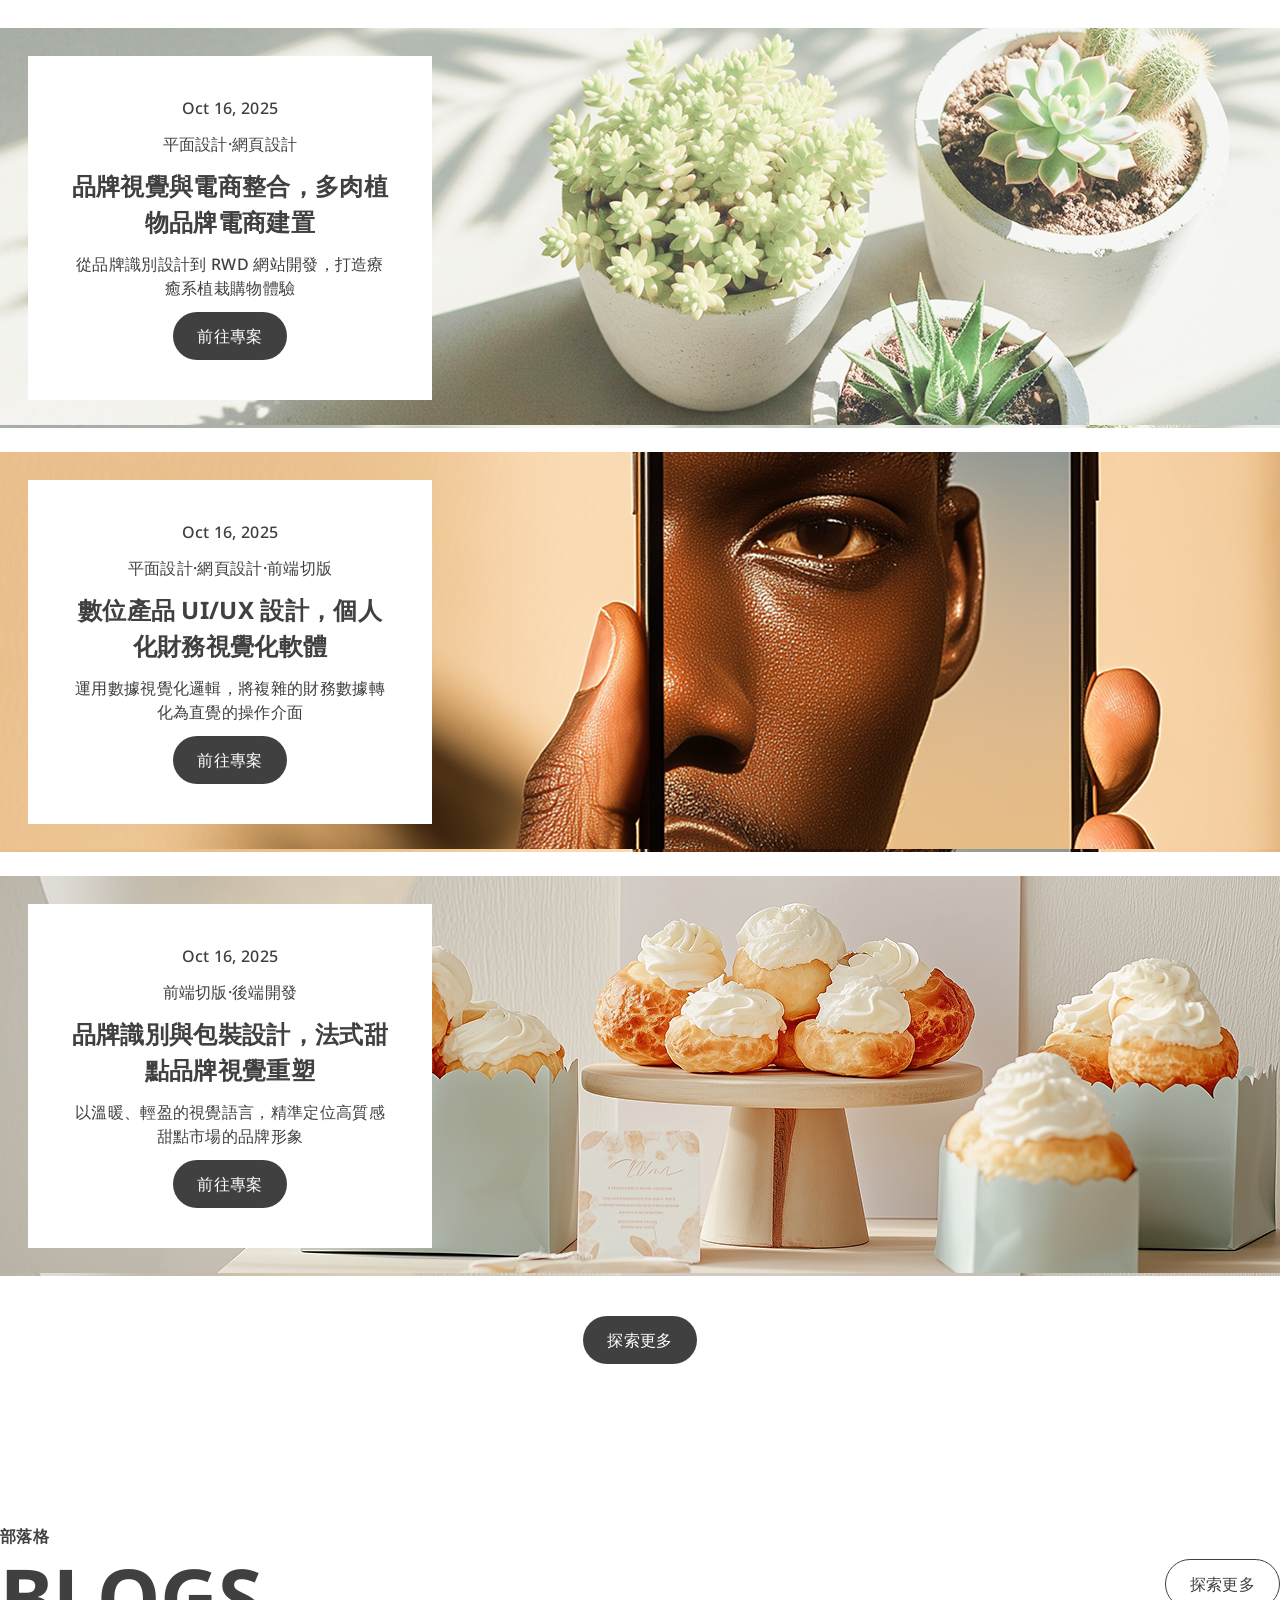
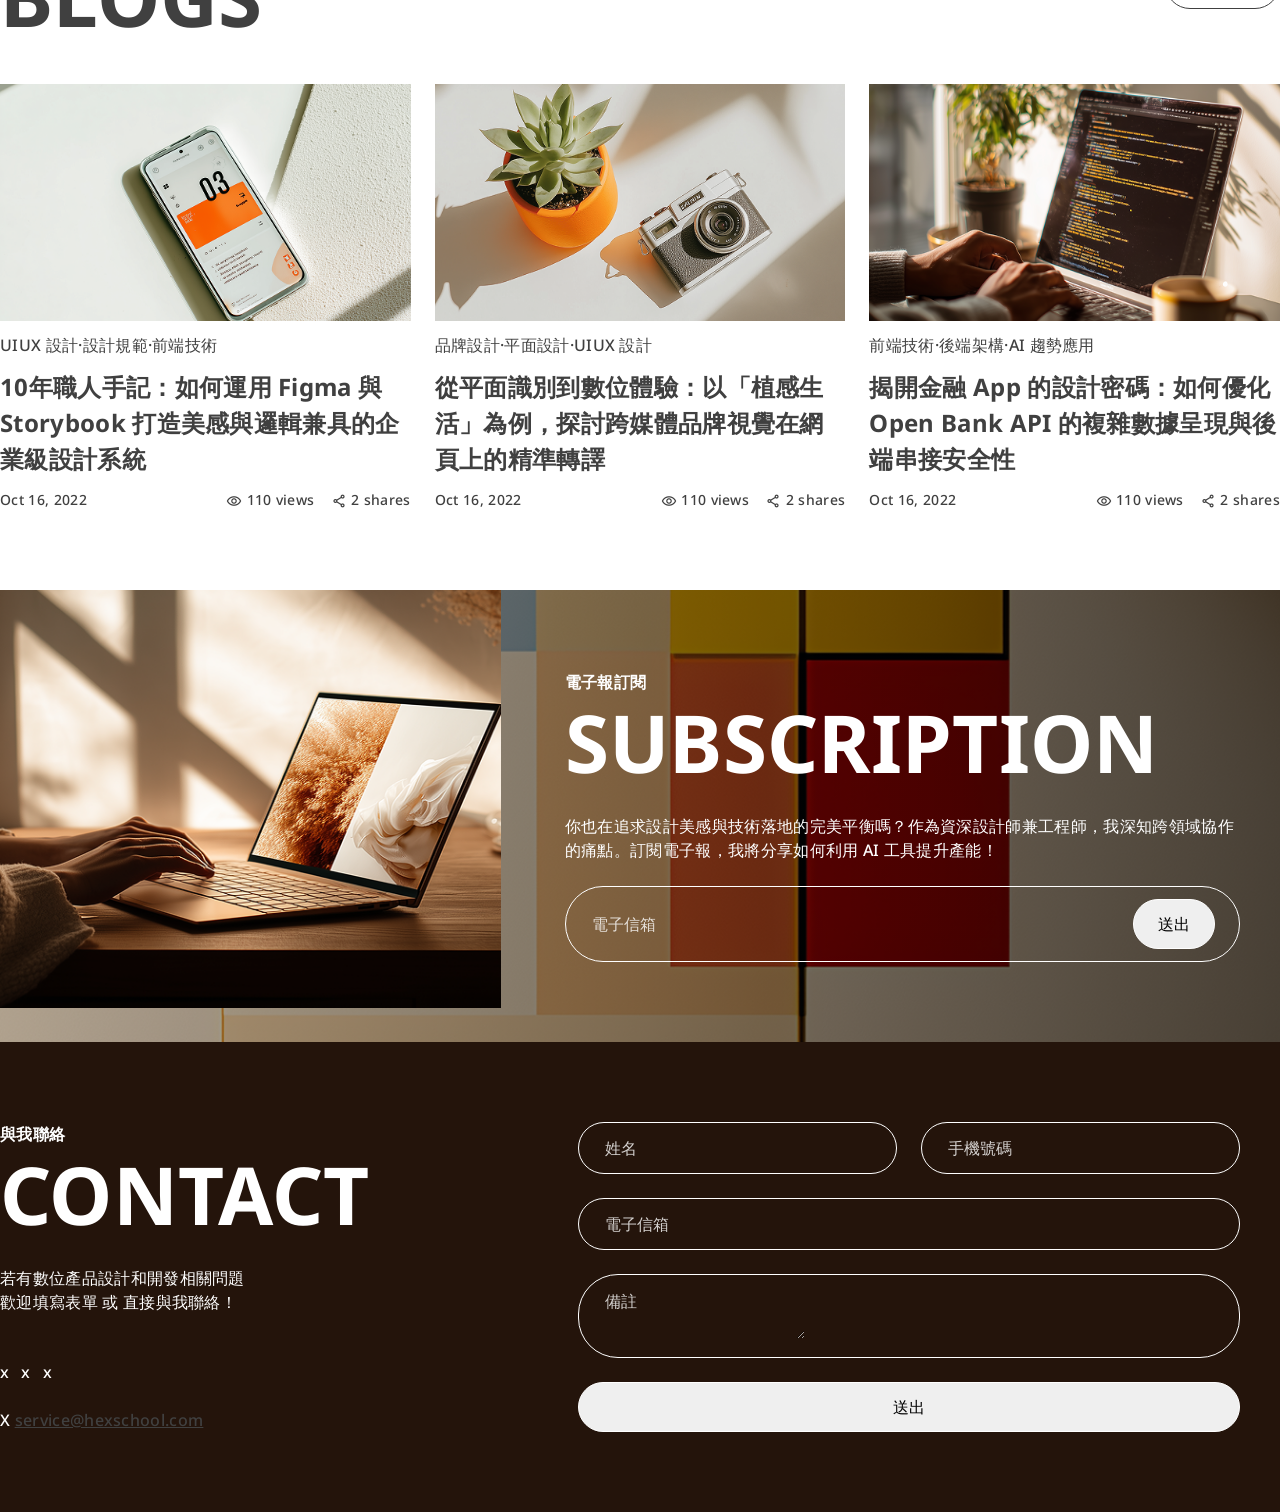
==== commit b96e0f88: "test" ====
--- a/index.html
+++ b/index.html
@@ -12,17 +12,17 @@
 
     <link rel="stylesheet" href="all.css">
 
-    <title>Blogs</title>
+    <title>Nelson</title>
 </head>
 
 <body>
     <header>
         <nav class="df jcsb nvbar fw700">
-            <div><img src="img/device-pc.svg" alt=""></div>
+            <div><a href="index.html"><img src="img/device-pc.svg" alt=""></a></div>
             <ul class="df nvbar-list gap24">
-                <li><a href="#">服務項目</a></li>
-                <li><a href="#">專案作品</a></li>
-                <li><a href="#">部落格</a></li>
+                <li><a href="service.html">服務項目</a></li>
+                <li><a href="project.html">專案作品</a></li>
+                <li><a href="blogs.html">部落格</a></li>
                 <li><a href="#">與我聯絡</a></li>
             </ul>
         </nav>
--- a/all.css
+++ b/all.css
@@ -216,15 +216,28 @@
     gap: 12px;
 }
 
-.gap16{
+.gap16 {
     gap: 16px;
 }
+
+.gap20 {
+    gap: 20px;
+}
+
 .gap24 {
     gap: 24px;
 }
 
+.gap40 {
+    gap: 40px;
+}
+
 .df {
     display: flex;
+}
+
+.db {
+    display: block;
 }
 
 .jcsb {
@@ -270,6 +283,11 @@
     margin: 0 auto;
 }
 
+.service-container {
+    max-width: 1076px;
+    margin: 0 auto;
+}
+
 /* 按鈕 */
 .btn-black {
     border-radius: 999px;
@@ -320,6 +338,34 @@
 
 }
 
+/* tiltes */
+.blog-header-bg {
+    background-image: url(./img/blog_banner.png);
+    background-size: cover;
+}
+
+.project-header-bg {
+    background-image: url(./img/project_banner.png);
+    background-size: cover;
+}
+
+.service-header-bg {
+    background-image: url(./img/service_banner.png);
+    background-size: cover;
+}
+
+.header-title {
+    padding: 109px 0px;
+    text-align: center;
+    color: #fff;
+}
+
+.service-header-title {
+    text-align: center;
+    color: #fff;
+}
+
+
 
 /* 導覽列 */
 .nvbar {
@@ -371,7 +417,9 @@
     color: #404040;
 }
 
-.service-card-body>a {
+/* 箭頭按鈕 */
+.service-card-body>a,
+.service-container a {
     border-radius: 50%;
     text-decoration: none;
     font-size: 24px;
@@ -436,8 +484,6 @@
 }
 
 
-
-
 /* footer - contact */
 .contact-bg {
     color: #fff;
@@ -450,17 +496,6 @@
 }
 
 /* blogs 部落格 */
-/* blog header */
-.blog-header-bg {
-    background-image: url(./img/blog_banner.png);
-    background-size: cover;
-}
-
-.blog-header {
-    padding: 109px 0px;
-    text-align: center;
-    color: #fff;
-}
 
 /* blog list */
 .blog-post-list {
@@ -516,18 +551,235 @@
 }
 
 /* blog-listpages */
-.listpages{
+.listpages {
     align-self: flex-end;
     padding-bottom: 80px;
 }
-.listpages a{
-padding: 8px 15px;
-display: block;
-text-decoration: none;
-border-radius: 1000px;
-}
-
-.listpages-black{
+
+.listpages a {
+    padding: 8px 15px;
+    display: block;
+    text-decoration: none;
+    border-radius: 1000px;
+}
+
+.listpages-black {
     background-color: #404040;
     color: #fff;
+}
+
+/* projects */
+.content-bg4 {
+    background-image: url(./img/project_4.png);
+    object-fit: cover;
+}
+
+.project-menu {
+    width: 100%;
+}
+
+
+.project-menu li {
+    text-align: center;
+    width: 20%;
+
+}
+
+.project-menu a {
+    text-decoration: none;
+    display: block;
+    padding: 12px;
+}
+
+
+
+/* service */
+.service-menu {
+    max-width: 1076px;
+    text-align: center;
+
+    color: #404040;
+}
+
+.service-menu>li {
+    width: 25%;
+    background-color: #fff;
+    padding: 32px 60px;
+}
+
+.service-menu>li.menu-black {
+    background-color: #24140B;
+    color: #fff;
+}
+
+.service-step-bg {
+    background-color: #24140B;
+    color: #fff;
+}
+
+.service-content {
+    max-width: 636px;
+}
+
+.service-content li {
+    border-left: 1px solid #fff;
+    position: relative;
+    padding: 0px 0px 40px 44px;
+
+}
+
+.service-content li:last-child {
+    border-left: none;
+}
+
+.service-icon {
+    background-color: #fff;
+    color: #404040;
+    position: absolute;
+    padding: 12px 20px;
+    border-radius: 50%;
+    top: -6px;
+    left: -24px;
+    display: flex;
+    justify-content: center;
+    align-items: center;
+}
+/* service 手風琴區域 */
+
+.faq-bg {
+  background: #FDF7F1;
+}
+
+.faq {
+  color: #404040;
+  display: flex;
+  justify-content: space-between;
+  font-weight: bold;
+  padding: 80px 0;
+}
+
+.faq-title h2 {
+  font-size: 48px;
+  line-height: 1.2;
+}
+
+.faq-container {
+  width: 60%;
+}
+
+.faq-item {
+  border-bottom: 1px solid #24140B;
+  padding: 24px;
+}
+
+.faq-header {
+  font-size: 18px;
+  display: flex;
+  align-items: center;
+  gap: 16px;
+  cursor: pointer;
+}
+
+/* 箭頭樣式與旋轉動畫 */
+.faq-arrow {
+  width: 12px;
+  height: 12px;
+  border-bottom: 2px solid #333;
+  border-right: 2px solid #333;
+  transform: rotate(45deg); /* 預設箭頭朝下 */
+  transition: transform 0.3s ease; /* 旋轉動畫 */
+  margin-left: auto;
+}
+
+/* 利用 max-height 變化實現滑動效果 */
+.faq-body {
+  max-height: 0; /* 預設高度為 0，隱藏內容 */
+  overflow: hidden;
+  transition: max-height 0.3s ease-out; /* 展開時的滑動動畫 */
+}
+
+.faq-content {
+  font-weight: 500;
+  padding-left: 34px;
+  padding-top: 16px;
+}
+
+/* 1. 展開內容區塊 */
+.faq-item.faqactive .faq-body {
+  max-height: 300px;
+}
+
+/* 2. 讓箭頭旋轉 180 度變成朝上 */
+.faq-item.faqactive .faq-arrow {
+  transform: rotate(-135deg); 
+}
+
+/* select menu */
+
+.menu-black {
+    background-color: #24140B;
+    color: #fff;
+}
+
+/* modal */
+.modal {
+    display: none;
+    position: fixed;
+    inset: 0;
+    /* top: 0;
+    left: 0;
+    width: 100%;
+    height: 100%; */
+    background-color: rgba(0, 0, 0, 0.6);
+    z-index: 999;
+    justify-content: center;
+    align-items: flex-start;
+    overflow-y: auto;
+}
+
+.modal-content {
+    background-color: #ffffff;
+    /* padding: 60px 20px; */
+    border-radius: 8px;
+    max-width: 1076px;
+    width: 90%;
+    box-shadow: 0 10px 30px rgba(0, 0, 0, 0.3);
+
+}
+
+#closeModalBtn {
+    padding: 12px;
+    border: none;
+    cursor: pointer;
+    background-color: #fff;
+}
+
+.closeModalBtn {
+    justify-content: flex-end;
+    padding: 12px 24px;
+}
+
+
+.active {
+    display: flex;
+}
+
+/* modal內文樣式 */
+.model-content-bg {
+    background-color: #FDF7F1;
+    text-align: center;
+}
+
+.model-content-info-r {
+    padding-right: 24px;
+    width: 66%;
+}
+
+.model-content-info-l {
+    padding: 10px 0;
+}
+
+.model-content-info-l>p {
+    padding-left: 24px;
+    border-left: 1px solid #737373;
 }
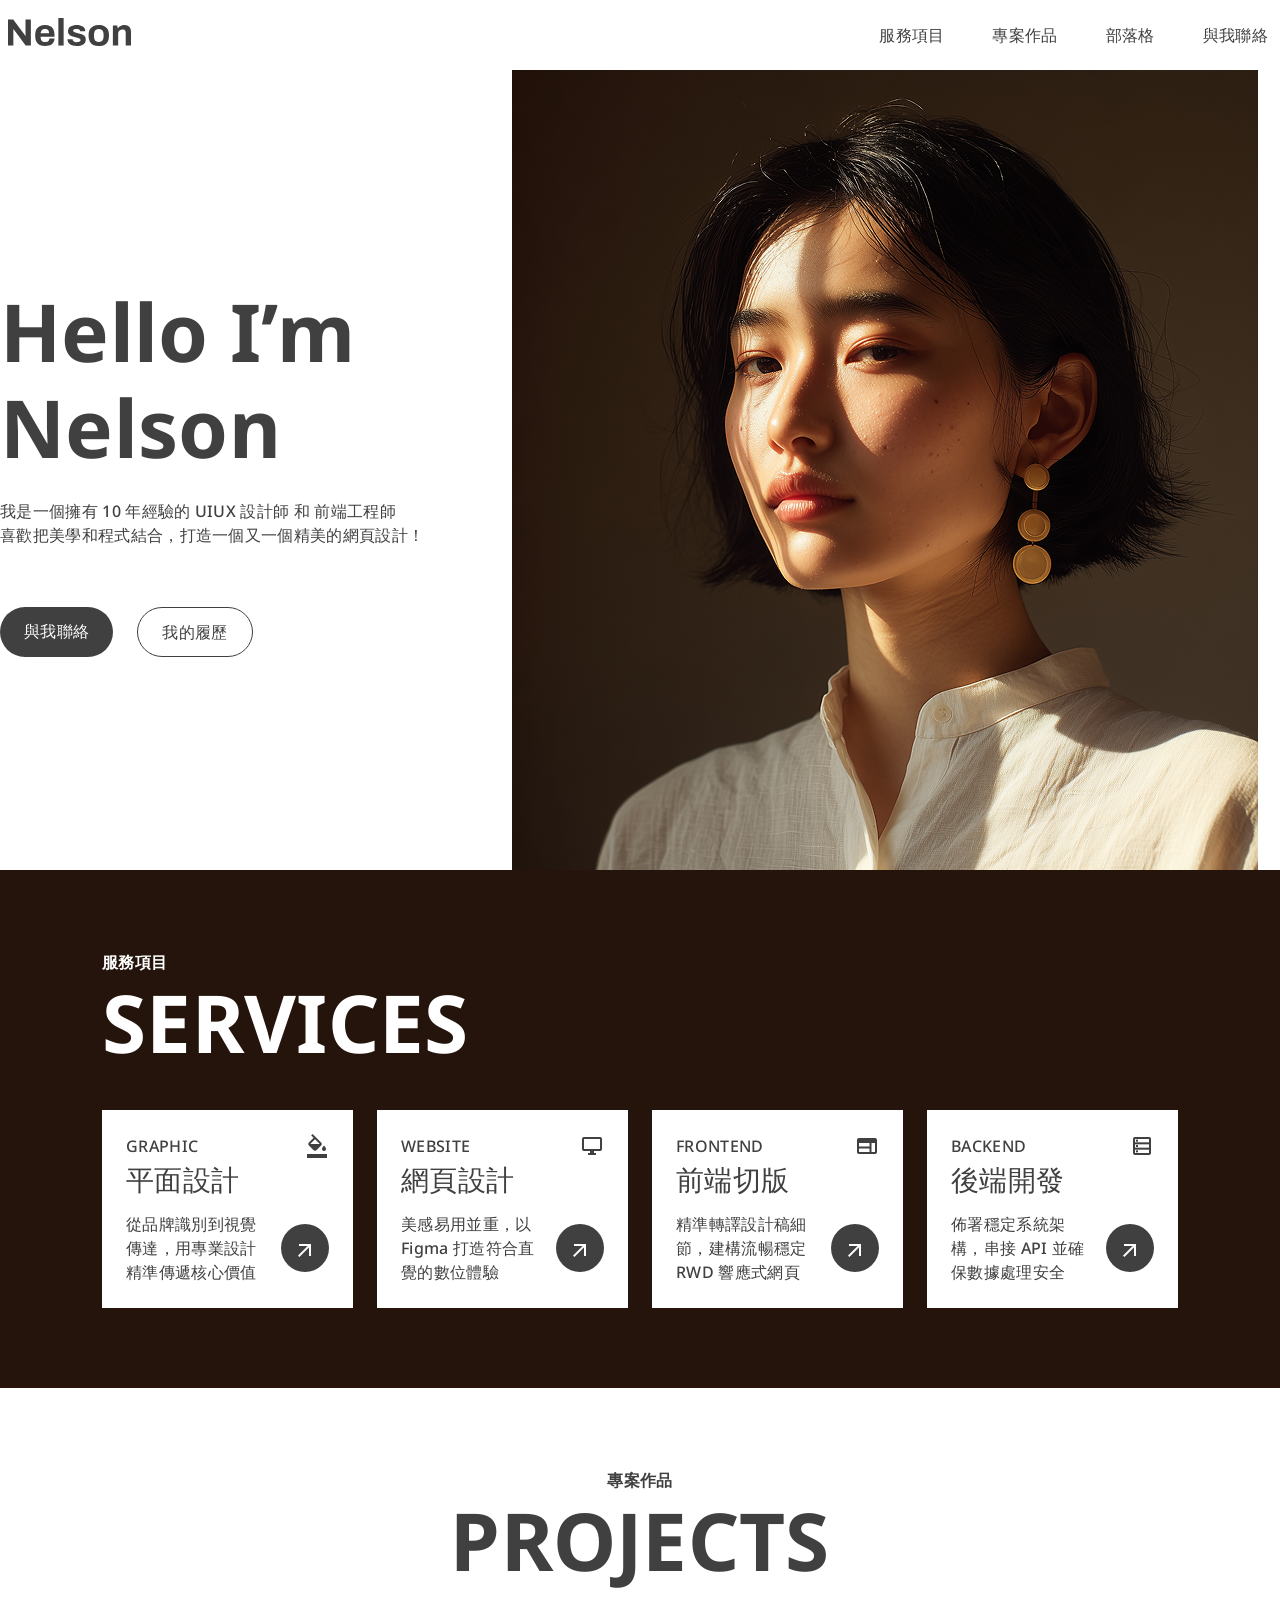
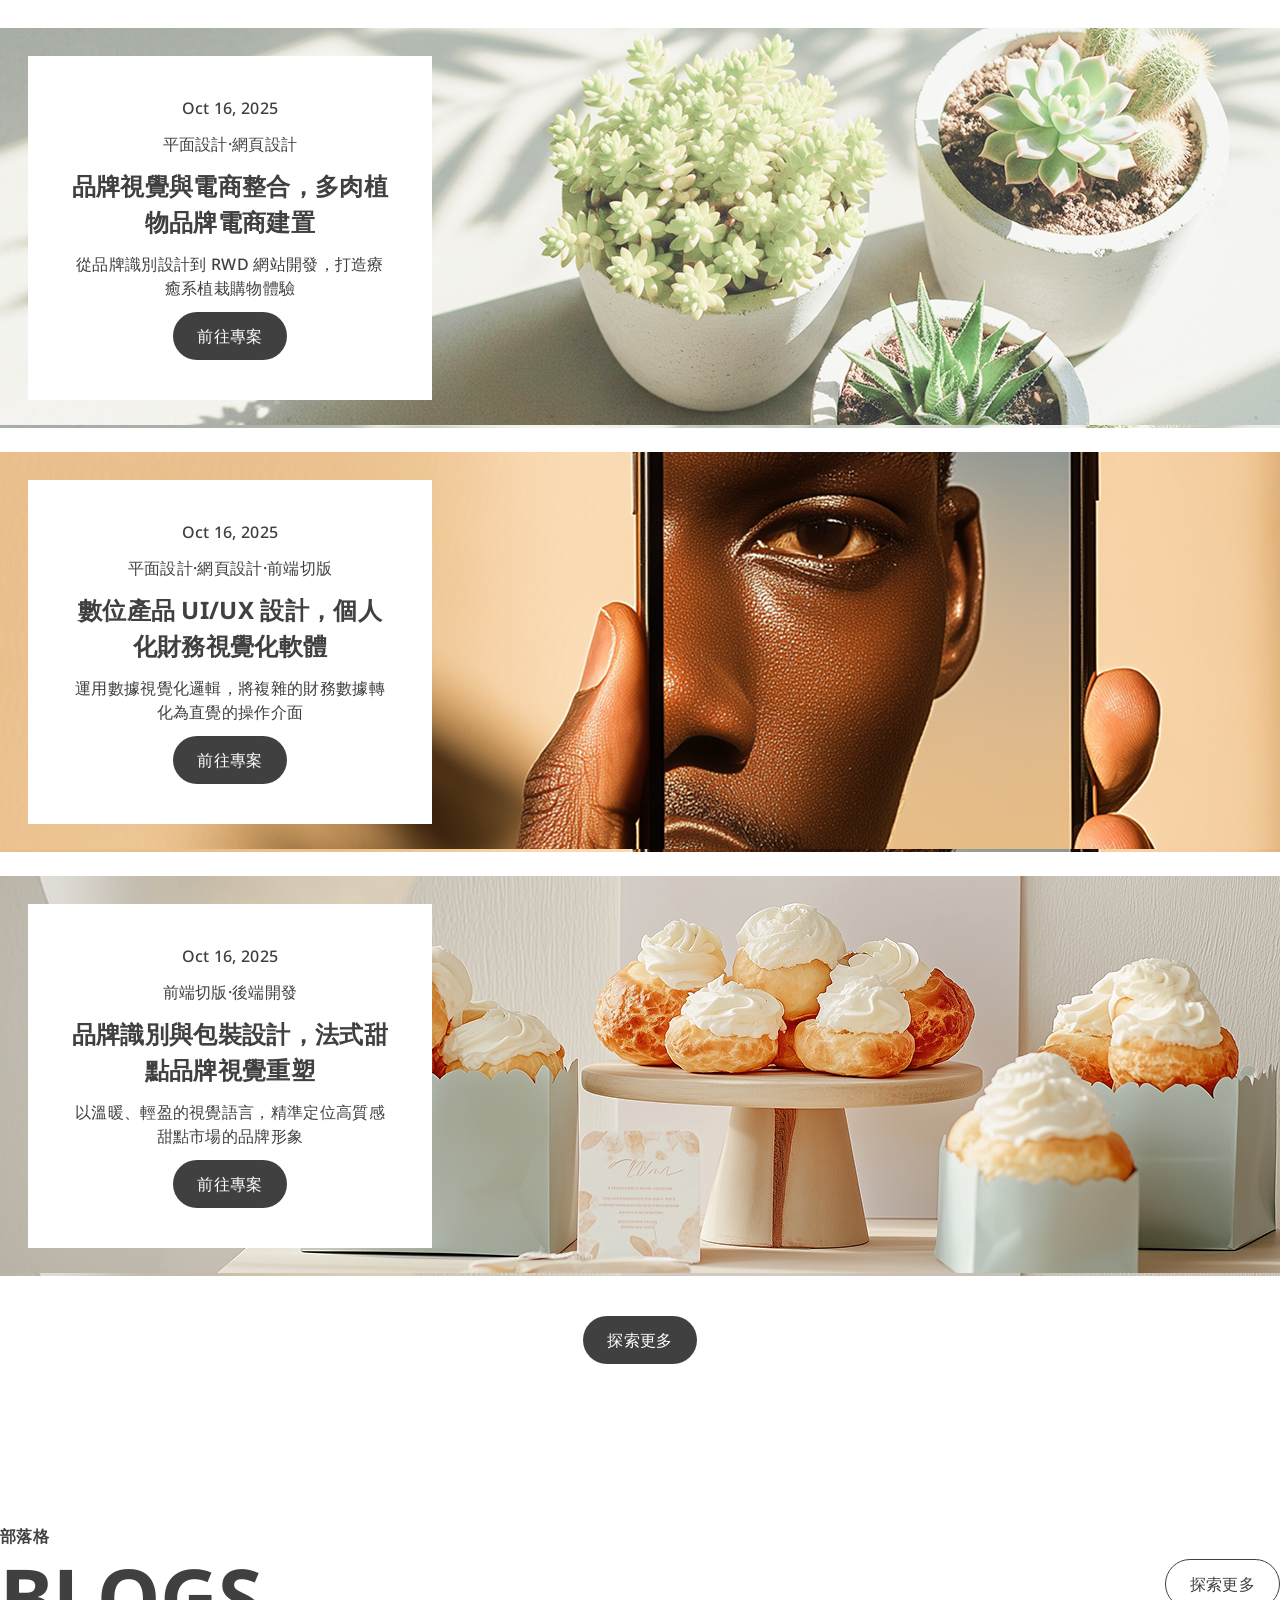
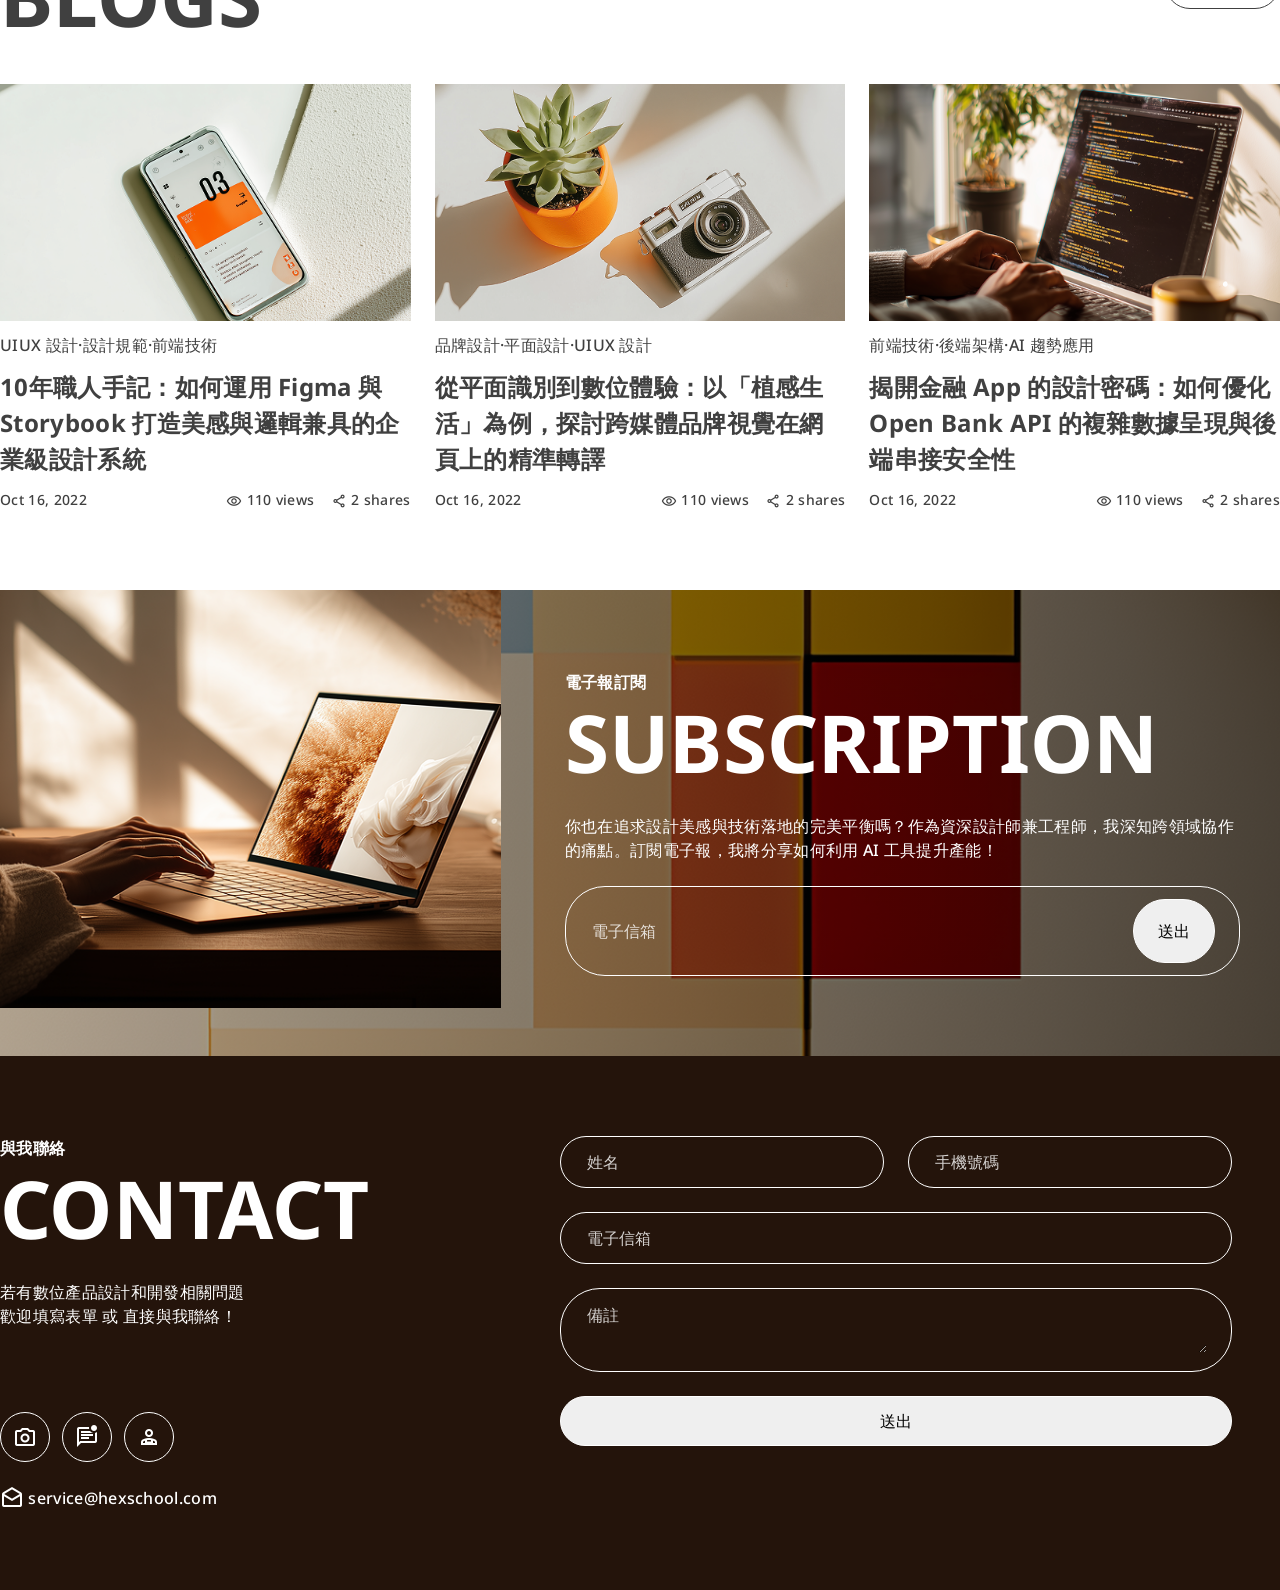
==== commit bf84cea9: "google icons" ====
--- a/index.html
+++ b/index.html
@@ -6,9 +6,8 @@
     <meta name="viewport" content="width=device-width, initial-scale=1.0">
     <link rel="preconnect" href="https://fonts.googleapis.com">
     <link rel="preconnect" href="https://fonts.gstatic.com" crossorigin>
-    <link href="https://fonts.googleapis.com/css2?family=Noto+Sans:ital,wght@0,100..900;1,100..900&display=swap"
-        rel="stylesheet">
-    <link href="https://fonts.googleapis.com/css2?family=Material+Symbols+Outlined" rel="stylesheet" />
+
+    <link href="https://fonts.googleapis.com/css2?family=Material+Symbols+Outlined" rel="stylesheet">
 
     <link rel="stylesheet" href="all.css">
 
@@ -60,12 +59,16 @@
                             <p class="service-card-en">GRAPHIC</p>
                             <h3 class="mb12 fz28">平面設計</h3>
                         </div>
-                        <div class="service-card-icon">x</div>
-                    </div>
-
-                    <div class="service-card-body df jcsb">
+                        <div class="service-card-icon"><span class="material-symbols-outlined">
+                                format_color_fill
+                            </span></div>
+                    </div>
+
+                    <div class="service-card-body df jcsb alc">
                         <p class="mr12">從品牌識別到視覺傳達，用專業設計精準傳遞核心價值</p>
-                        <a href="#" class="icon-filled-btn">↗</a>
+                        <a href="#" class="icon-filled-btn"><span class="material-symbols-outlined">
+                                arrow_outward
+                            </span></a>
                     </div>
                 </li>
                 <li class="service-card p24">
@@ -74,12 +77,16 @@
                             <p class="service-card-en">WEBSITE</p>
                             <h3 class="mb12 fz28">網頁設計</h3>
                         </div>
-                        <div class="service-card-icon">x</div>
-                    </div>
-
-                    <div class="service-card-body df jcsb">
+                        <div class="service-card-icon"><span class="material-symbols-outlined">
+                                desktop_windows
+                            </span></div>
+                    </div>
+
+                    <div class="service-card-body df jcsb alc">
                         <p class="mr12">美感易用並重，以 Figma 打造符合直覺的數位體驗</p>
-                        <a href="#" class="icon-filled-btn">↗</a>
+                        <a href="#" class="icon-filled-btn"><span class="material-symbols-outlined">
+                                arrow_outward
+                            </span></a>
                     </div>
                 </li>
                 <li class="service-card p24">
@@ -88,12 +95,16 @@
                             <p class="service-card-en">FRONTEND</p>
                             <h3 class="mb12 fz28">前端切版</h3>
                         </div>
-                        <div class="service-card-icon">x</div>
-                    </div>
-
-                    <div class="service-card-body df jcsb">
+                        <div class="service-card-icon"><span class="material-symbols-outlined">
+                                web
+                            </span></div>
+                    </div>
+
+                    <div class="service-card-body df jcsb alc">
                         <p class="mr12">精準轉譯設計稿細節，建構流暢穩定 RWD 響應式網頁</p>
-                        <a href="#" class="icon-filled-btn">↗</a>
+                        <a href="#" class="icon-filled-btn"><span class="material-symbols-outlined">
+                                arrow_outward
+                            </span></a>
                     </div>
                 </li>
                 <li class="service-card p24">
@@ -102,12 +113,16 @@
                             <p class="service-card-en">BACKEND</p>
                             <h3 class="mb12 fz28">後端開發</h3>
                         </div>
-                        <div class="service-card-icon">x</div>
-                    </div>
-
-                    <div class="service-card-body df jcsb">
+                        <div class="service-card-icon"><span class="material-symbols-outlined">
+                                data_table
+                            </span></div>
+                    </div>
+
+                    <div class="service-card-body df jcsb alc">
                         <p class="mr12">佈署穩定系統架構，串接 API 並確保數據處理安全</p>
-                        <a href="#" class="icon-filled-btn">↗</a>
+                        <a href="#" class="icon-filled-btn"><span class="material-symbols-outlined">
+                                arrow_outward
+                            </span></a>
                     </div>
                 </li>
             </ul>
@@ -249,8 +264,8 @@
         </div>
     </section>
     <footer class="contact-bg ptb80">
-        <div class="contact df jcsb">
-            <div class="df fdc jcsb">
+        <div class="contact df jcsb gap24">
+            <div class="df fdc jcsb gap24 contact-content">
                 <div class="df fdc gap24">
                     <header>
                         <p class="fw700">與我聯絡</p>
@@ -261,11 +276,29 @@
                 </div>
                 <div class="df fdc gap24">
                     <ul class="df gap12">
-                        <li>x</li>
-                        <li>x</li>
-                        <li>x</li>
+                        <li><a href="#">
+                                <span class="material-symbols-outlined">
+                                    photo_camera
+                                </span>
+                            </a></li>
+                        <li><a href="#"><span class="material-symbols-outlined">
+                                    mark_unread_chat_alt
+                                </span></a></li>
+                        <li><a href="#">
+                                <span class="material-symbols-outlined">
+                                    person_apron
+                                </span>
+                            </a></li>
                     </ul>
-                    <p><span>X </span><a href="mailto:service@hexschool.com">service@hexschool.com</a></p>
+                    <div class="df gap8 ">
+
+                        <span class="material-symbols-outlined">
+                            drafts
+                        </span>
+                        <p>
+                            <a href="mailto:service@hexschool.com">&nbsp;service@hexschool.com</a>
+                        </p>
+                    </div>
                 </div>
             </div>
             <div class="contact-form">
@@ -282,7 +315,7 @@
                         <div class="forms-style">
                             <input type="email" placeholder="電子信箱">
                         </div>
-                        <div class="forms-style">
+                        <div class="forms-style forms-style-textarea">
                             <textarea name="" id="" placeholder="備註"></textarea>
                         </div>
                         <button type="submit" class="forms-style">送出</button>
--- a/all.css
+++ b/all.css
@@ -1,3 +1,5 @@
+@import url('https://fonts.googleapis.com/css2?family=Noto+Sans:ital,wght@0,100..900;1,100..900&display=swap');
+
 /* css reset */
 html,
 body,
@@ -168,6 +170,10 @@
     font-size: 48px;
 }
 
+.fz32 {
+    font-size: 32px;
+}
+
 .fz28 {
     font-size: 28px;
 }
@@ -176,10 +182,18 @@
     font-size: 24px;
 }
 
+.fz20 {
+    font-size: 20px;
+}
+
 .mb12 {
     margin-bottom: 12px;
 }
 
+.mb16 {
+    margin-bottom: 16px;
+}
+
 .mb24 {
     margin-bottom: 24px;
 }
@@ -210,6 +224,10 @@
 
 .p40 {
     padding: 40px;
+}
+
+.gap8 {
+    gap: 8pxs;
 }
 
 .gap12 {
@@ -318,18 +336,26 @@
     width: 100%;
 }
 
+.forms-style input {
+    height: 64px;
+}
+
+.forms-style textarea {
+    height: 120px;
+}
+
 input,
 textarea,
 button {
+    outline: none;
     font: inherit;
-    outline: none;
 }
 
 input,
 textarea {
     color: #fff;
-    background: none;
-    border: 0px;
+    background: transparent;
+    border: none;
 }
 
 input::placeholder,
@@ -490,10 +516,42 @@
     background-color: #24140B;
 }
 
+.contact-content {
+    max-width: 526px;
+}
+
 .contact-form {
-    padding: 0px 40px;
-    width: 58%;
-}
+    padding: 0 48px;
+    width: 60%;
+}
+
+.contact a,
+.contact span {
+    color: #fff;
+    display: block;
+    text-decoration: none;
+}
+
+.contact li {
+    border-radius: 50%;
+    border: 1px solid #fff;
+    padding: 12px;
+    display: flex;
+    justify-content: center;
+    align-items: center;
+}
+
+.contact ul {
+    padding-top: 60px;
+}
+
+.contact textarea,
+.contact input {
+    width: 100%;
+    height: auto;
+    font: inherit;
+}
+
 
 /* blogs 部落格 */
 
@@ -644,75 +702,162 @@
     justify-content: center;
     align-items: center;
 }
+
 /* service 手風琴區域 */
 
 .faq-bg {
-  background: #FDF7F1;
+    background: #FDF7F1;
 }
 
 .faq {
-  color: #404040;
-  display: flex;
-  justify-content: space-between;
-  font-weight: bold;
-  padding: 80px 0;
+    color: #404040;
+    display: flex;
+    justify-content: space-between;
+    font-weight: bold;
+    padding: 80px 0;
 }
 
 .faq-title h2 {
-  font-size: 48px;
-  line-height: 1.2;
+    font-size: 48px;
+    line-height: 1.2;
 }
 
 .faq-container {
-  width: 60%;
+    width: 60%;
 }
 
 .faq-item {
-  border-bottom: 1px solid #24140B;
-  padding: 24px;
+    border-bottom: 1px solid #24140B;
+    padding: 24px;
 }
 
 .faq-header {
-  font-size: 18px;
-  display: flex;
-  align-items: center;
-  gap: 16px;
-  cursor: pointer;
+    font-size: 18px;
+    display: flex;
+    align-items: center;
+    gap: 16px;
+    cursor: pointer;
 }
 
 /* 箭頭樣式與旋轉動畫 */
 .faq-arrow {
-  width: 12px;
-  height: 12px;
-  border-bottom: 2px solid #333;
-  border-right: 2px solid #333;
-  transform: rotate(45deg); /* 預設箭頭朝下 */
-  transition: transform 0.3s ease; /* 旋轉動畫 */
-  margin-left: auto;
+    width: 12px;
+    height: 12px;
+    border-bottom: 2px solid #333;
+    border-right: 2px solid #333;
+    transform: rotate(45deg);
+    /* 預設箭頭朝下 */
+    transition: transform 0.3s ease;
+    /* 旋轉動畫 */
+    margin-left: auto;
 }
 
 /* 利用 max-height 變化實現滑動效果 */
 .faq-body {
-  max-height: 0; /* 預設高度為 0，隱藏內容 */
-  overflow: hidden;
-  transition: max-height 0.3s ease-out; /* 展開時的滑動動畫 */
+    max-height: 0;
+    /* 預設高度為 0，隱藏內容 */
+    overflow: hidden;
+    transition: max-height 0.3s ease-out;
+    /* 展開時的滑動動畫 */
 }
 
 .faq-content {
-  font-weight: 500;
-  padding-left: 34px;
-  padding-top: 16px;
+    font-weight: 500;
+    padding-left: 34px;
+    padding-top: 16px;
 }
 
 /* 1. 展開內容區塊 */
 .faq-item.faqactive .faq-body {
-  max-height: 300px;
+    max-height: 300px;
 }
 
 /* 2. 讓箭頭旋轉 180 度變成朝上 */
 .faq-item.faqactive .faq-arrow {
-  transform: rotate(-135deg); 
-}
+    transform: rotate(-135deg);
+}
+
+/* article 頁面 */
+.article-giuld-bg {
+    background-color: #24140B;
+    color: #fff;
+    padding: 12px 0px;
+}
+
+.article-main blockquote {
+    padding: 20px 0px;
+    text-align: center;
+    background-color: #FDF7F1;
+}
+
+.article-main blockquote p {
+    margin: 4px 0px;
+}
+
+/* article 主體 */
+.article-main h1,
+.article-main h2,
+.article-main h3,
+hr {
+    margin-bottom: 16px;
+}
+
+.article-main h3 {
+    padding-top: 16px;
+}
+
+.article-main figure,
+.article-main figcaption {
+    padding-top: 16px;
+}
+
+.article-main figure,
+.article-main blockquote {
+    margin-bottom: 24px;
+}
+
+.article-main p,
+.article-main table {
+    margin-bottom: 24px;
+}
+
+/* articale table 樣式 */
+.article-table {
+    /* border: 1px solid #737373; */
+    color: #24140B;
+    text-align: left;
+    width: 100%;
+    border-collapse: collapse;
+    /* 讓瀏覽器分配固定的欄寬 */
+    table-layout: fixed;
+}
+
+.article-table caption {
+    text-align: left;
+}
+
+.article-table th,
+.article-table td {
+    border: 1px solid #737373;
+}
+
+.article-table th {
+    padding: 12px 24px;
+}
+
+.article-table td {
+    padding: 24px;
+}
+
+.article-table tbody {
+    background-color: #FDF7F1;
+}
+
+/* article related blog */
+.related-blog-bg {
+    background-color: #FDF7F1;
+}
+
 
 /* select menu */
 
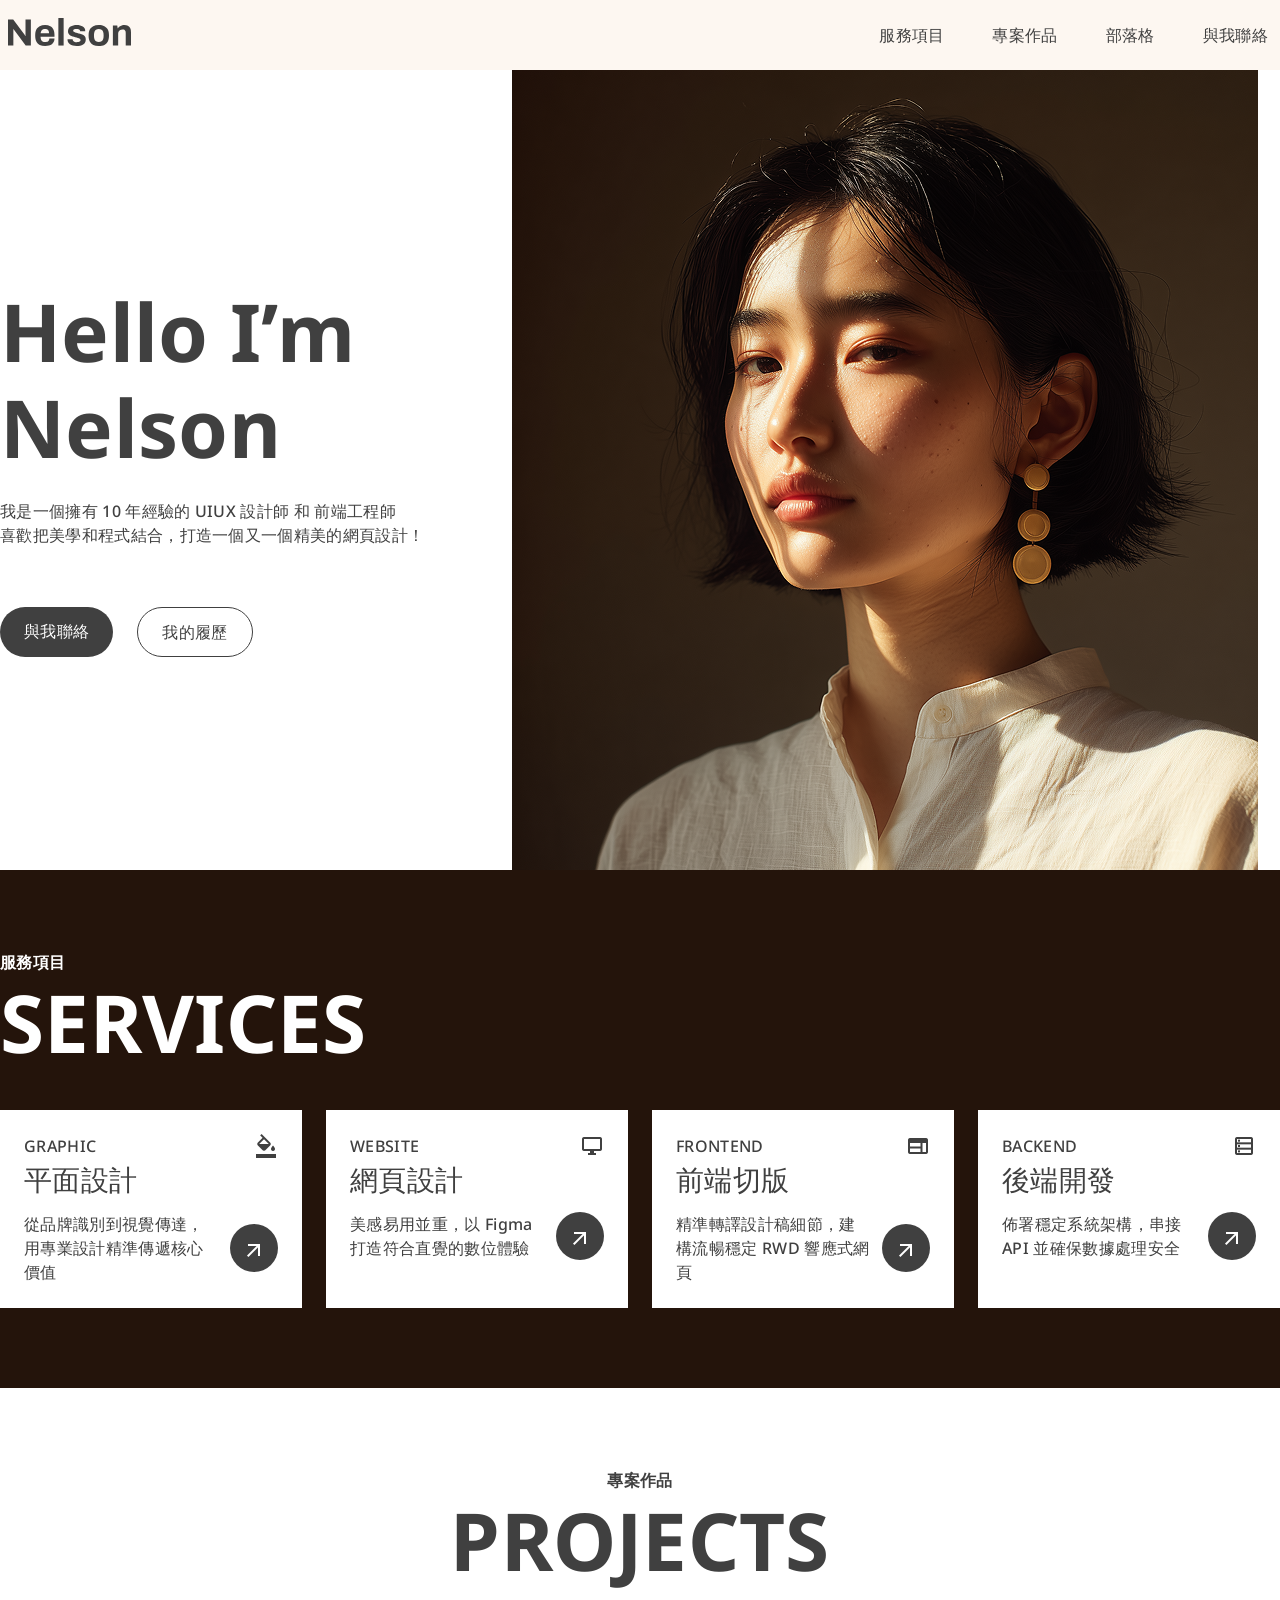
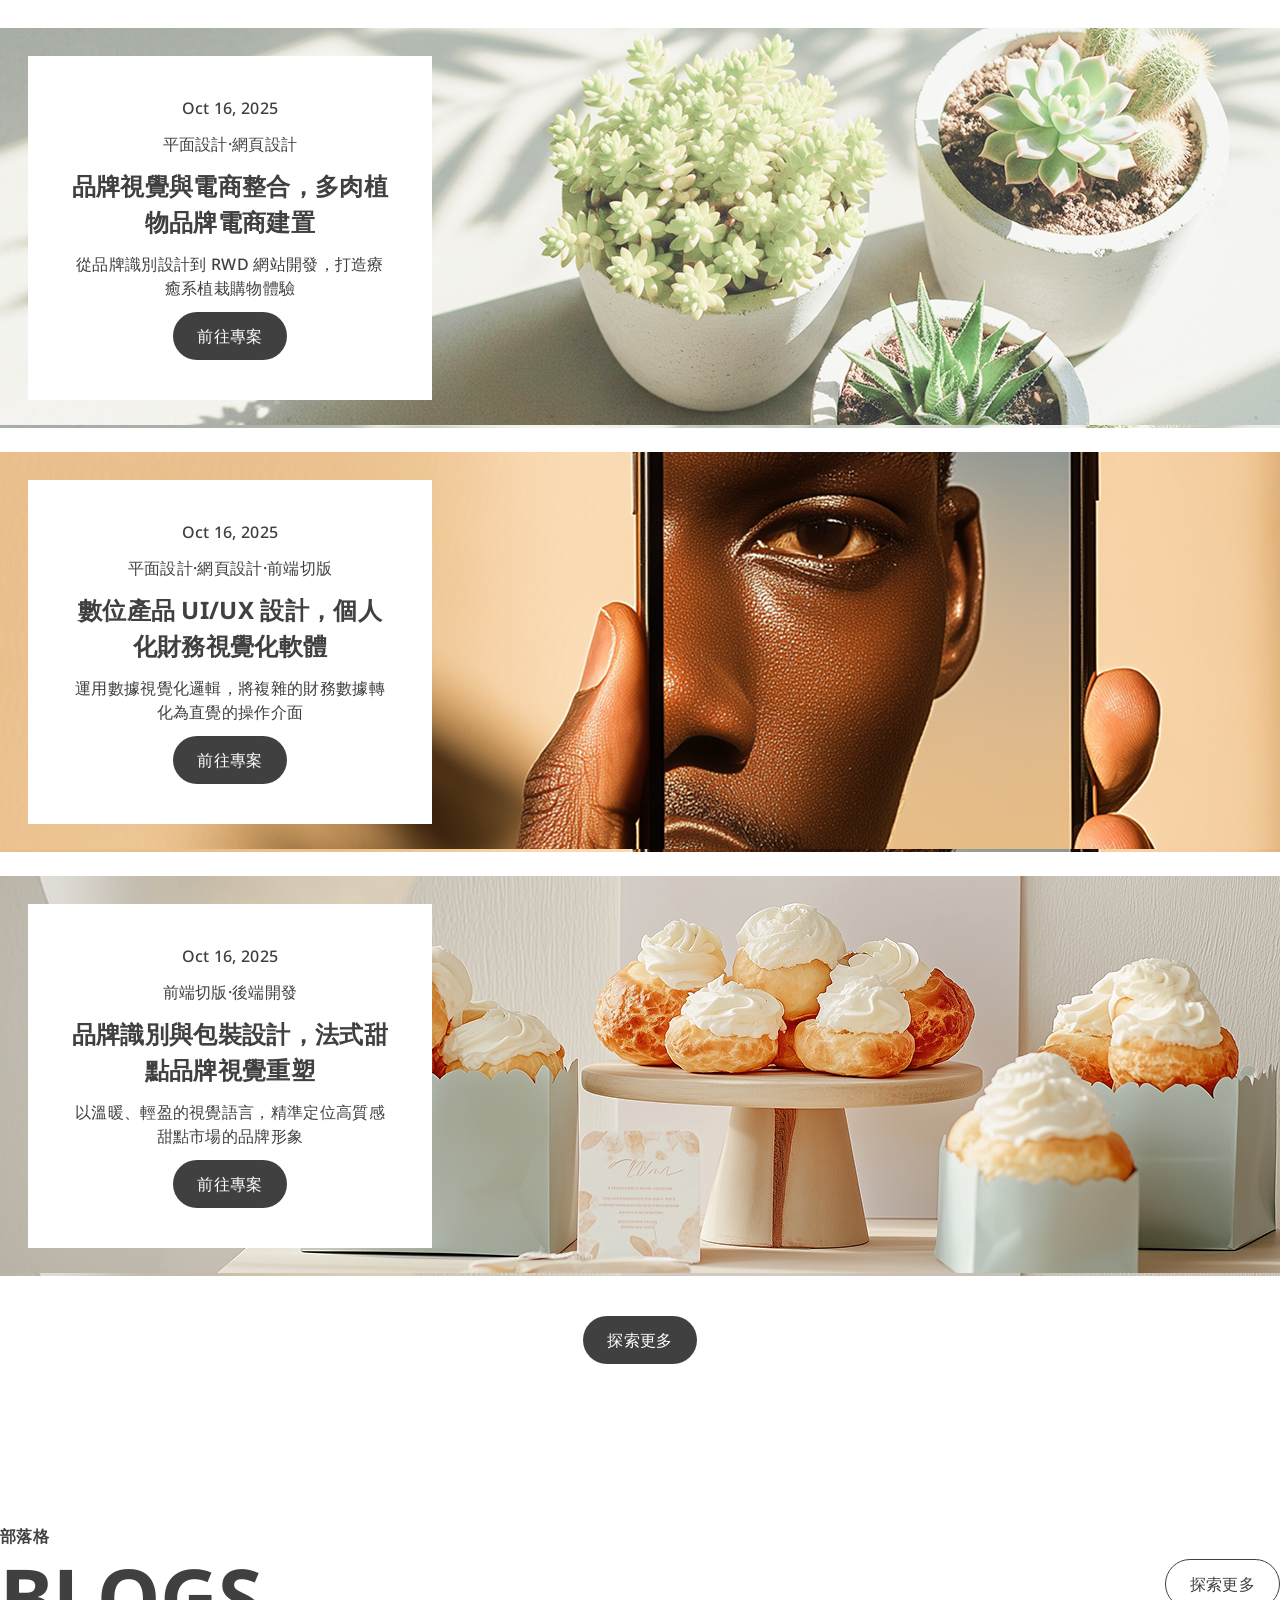
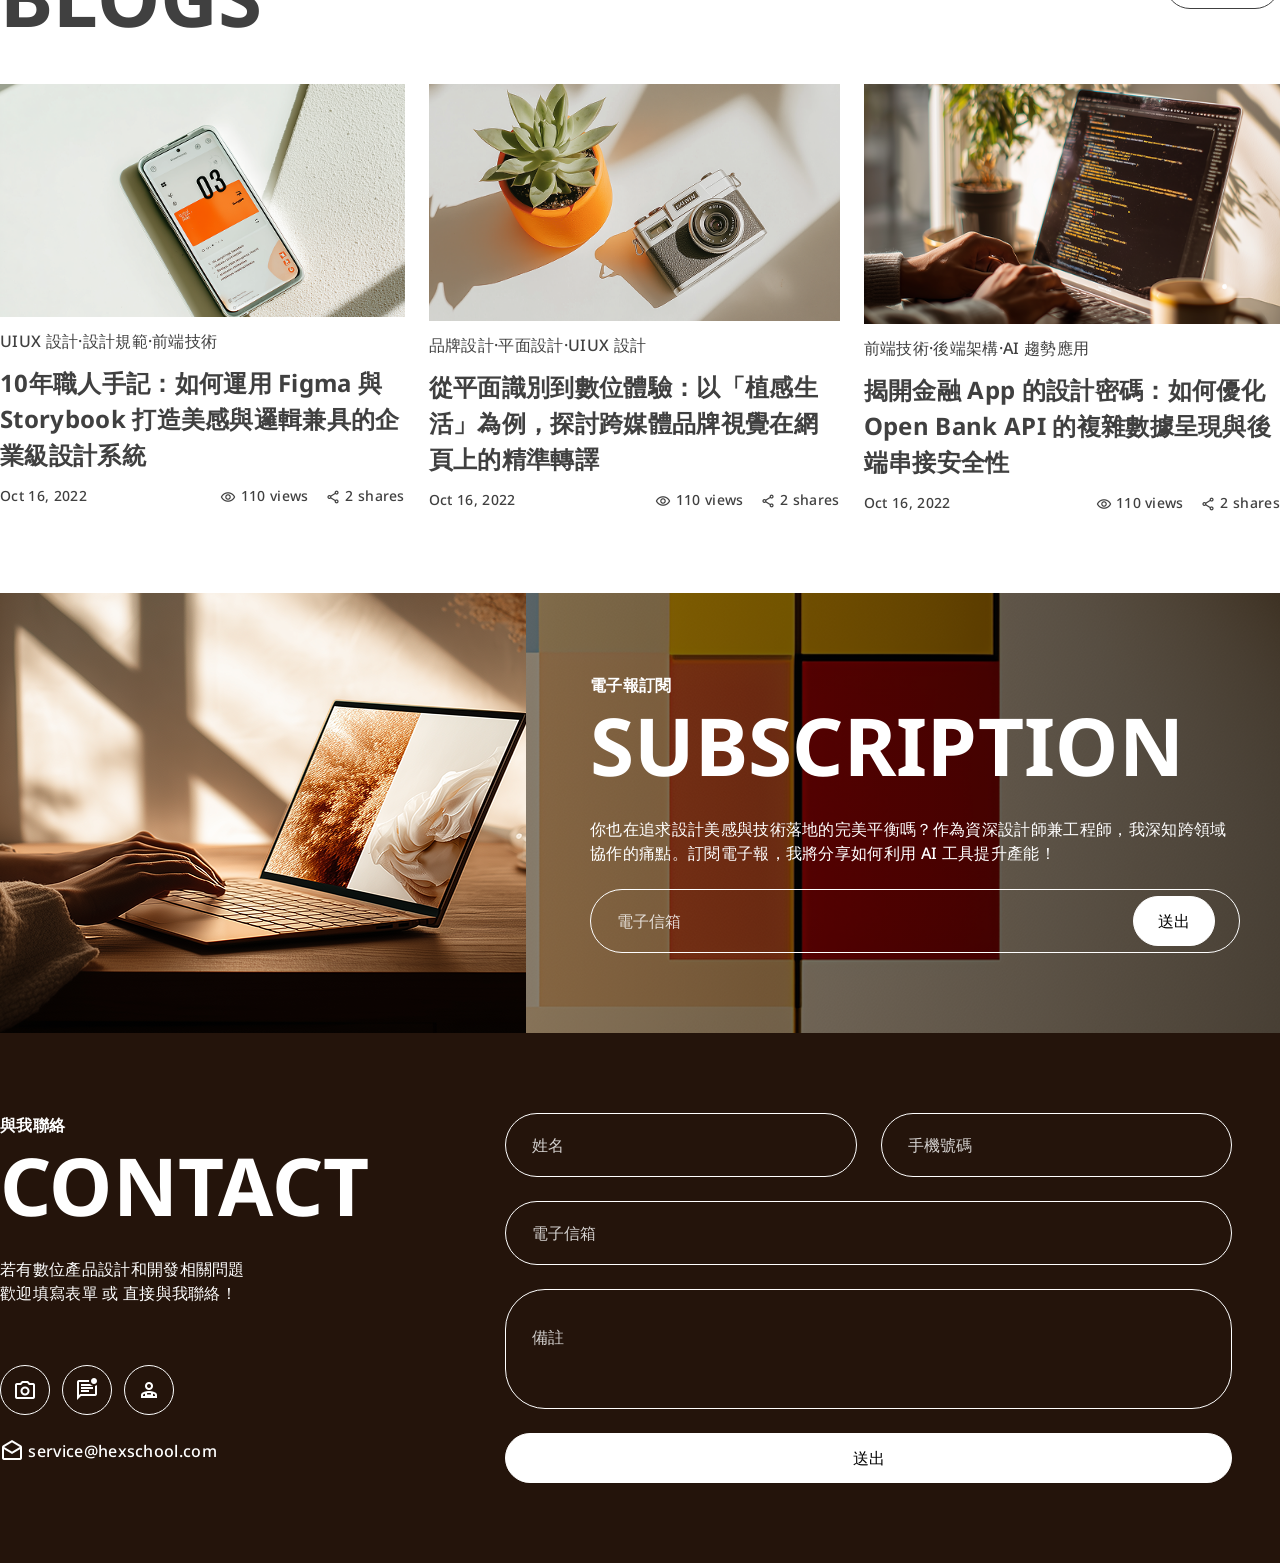
==== commit fea64a69: "index RWD" ====
--- a/index.html
+++ b/index.html
@@ -16,9 +16,23 @@
 
 <body>
     <header>
-        <nav class="df jcsb nvbar fw700">
-            <div><a href="index.html"><img src="img/device-pc.svg" alt=""></a></div>
-            <ul class="df nvbar-list gap24">
+        <nav class="df jcsb nvbar fw700 container">
+            <div class="df jcsb alc">
+                <div>
+                    <a href="index.html"><img src="img/device-pc.svg" alt=""></a>
+                </div>
+                <button class="nvbar-m-menu">
+                    <span class="material-symbols-outlined">
+                        menu
+                    </span>
+                </button>
+                <button class="nvbar-m-close">
+                    <span class="material-symbols-outlined">
+                        close   
+                    </span>
+                </button>
+            </div>
+            <ul class="df nvbar-list gap24 jcsb fw">
                 <li><a href="service.html">服務項目</a></li>
                 <li><a href="project.html">專案作品</a></li>
                 <li><a href="blogs.html">部落格</a></li>
@@ -26,7 +40,7 @@
             </ul>
         </nav>
     </header>
-    <section class="index df alc jcsb">
+    <section class="container index df alc jcsb">
 
         <div class="index-content">
 
@@ -49,7 +63,7 @@
 
     </section>
     <section class="service ptb80">
-        <div class="service-container">
+        <div class="container">
             <p class="section-subtitle fw700">服務項目</p>
             <h2 class="fw700 fz80 mb40">SERVICES</h2>
             <ul class="service-list df">
@@ -129,7 +143,7 @@
         </div>
 
     </section>
-    <section class="projects ptb80">
+    <section class="projects ptb80 container">
         <div class="df alc fdc mb40">
             <h3 class="fw700">專案作品</h3>
             <h2 class="fz80 fw700">PROJECTS</h2>
@@ -179,78 +193,74 @@
             <div class="df alc jcc"><a href="#" class="btn-black">探索更多</a></div>
         </div>
     </section>
-    <section class="blogs ptb80">
-        <header class="df jcsb alc mb40">
-            <div>
-                <p class="fw700">部落格</p>
-                <h2 class="fz80 fw700">BLOGS</h2>
-            </div>
-            <a href="#" class="btn-white">探索更多</a>
-        </header>
-        <div class="df jcsb gap24">
-            <article class="index-blogs-card df fdc">
-                <div><img src="./img/blog_2.png" alt="" class="img-block"></div>
-                <p class="">UIUX 設計·設計規範·前端技術</p>
-                <h3 class="fz24 fw700 ">10年職人手記：如何運用 Figma 與 Storybook 打造美感與邏輯兼具的企業級設計系統</h3>
-
-                <div class="blog-card-info df jcsb">
-                    <p>
-                        <time datetime="2022-10-16">Oct 16, 2022</time>
-                    </p>
-                    <p>
-                        <span class="material-symbols-outlined">
-                            visibility
-                        </span><span class="mr12"> 110 views</span> <span class="material-symbols-outlined">
-                            share
-                        </span><span> 2 shares</span>
-                    </p>
-                </div>
-
-            </article>
-            <article class="index-blogs-card df fdc">
-                <div><img src="./img/blog_3.png" alt="" class="img-block"></div>
-                <p class="">品牌設計·平面設計·UIUX 設計</p>
-                <h3 class="fz24 fw700 ">從平面識別到數位體驗：以「植感生活」為例，探討跨媒體品牌視覺在網頁上的精準轉譯</h3>
-
-                <div class="blog-card-info df jcsb">
-                    <p>
-                        <time datetime="2022-10-16">Oct 16, 2022</time>
-                    </p>
-                    <p>
-                        <span class="material-symbols-outlined">
-                            visibility
-                        </span><span class="mr12"> 110 views</span> <span class="material-symbols-outlined">
-                            share
-                        </span><span> 2 shares</span>
-                    </p>
-                </div>
-
-            </article>
-            <article class="index-blogs-card df fdc">
-                <div><img src="./img/blog_5.png" alt="" class="img-block"></div>
-                <p class="">前端技術·後端架構·AI 趨勢應用</p>
-                <h3 class="fz24 fw700 ">揭開金融 App 的設計密碼：如何優化 Open Bank API 的複雜數據呈現與後端串接安全性</h3>
-
-                <div class="blog-card-info df jcsb">
-                    <p>
-                        <time datetime="2022-10-16">Oct 16, 2022</time>
-                    </p>
-                    <p>
-                        <span class="material-symbols-outlined">
-                            visibility
-                        </span><span class="mr12"> 110 views</span> <span class="material-symbols-outlined">
-                            share
-                        </span><span> 2 shares</span>
-                    </p>
-                </div>
-
-            </article>
+    <section class="ptb80">
+        <div class="container">
+            <header class="df jcsb alc mb40">
+                <div>
+                    <p class="fw700">部落格</p>
+                    <h2 class="fz80 fw700">BLOGS</h2>
+                </div>
+                <a href="#" class="btn-white">探索更多</a>
+            </header>
+            <div class="df jcsb gap24 index-blog-list">
+                <article class="index-blogs-card df fdc">
+                    <div><img src="./img/blog_2.png" alt="" class="img-block"></div>
+                    <p class="">UIUX 設計·設計規範·前端技術</p>
+                    <h3 class="fz24 fw700 ">10年職人手記：如何運用 Figma 與 Storybook 打造美感與邏輯兼具的企業級設計系統</h3>
+                    <div class="blog-card-info df jcsb">
+                        <p>
+                            <time datetime="2022-10-16">Oct 16, 2022</time>
+                        </p>
+                        <p>
+                            <span class="material-symbols-outlined">
+                                visibility
+                            </span><span class="mr12"> 110 views</span> <span class="material-symbols-outlined">
+                                share
+                            </span><span> 2 shares</span>
+                        </p>
+                    </div>
+                </article>
+                <article class="index-blogs-card df fdc">
+                    <div><img src="./img/blog_3.png" alt="" class="img-block"></div>
+                    <p class="">品牌設計·平面設計·UIUX 設計</p>
+                    <h3 class="fz24 fw700 ">從平面識別到數位體驗：以「植感生活」為例，探討跨媒體品牌視覺在網頁上的精準轉譯</h3>
+                    <div class="blog-card-info df jcsb">
+                        <p>
+                            <time datetime="2022-10-16">Oct 16, 2022</time>
+                        </p>
+                        <p>
+                            <span class="material-symbols-outlined">
+                                visibility
+                            </span><span class="mr12"> 110 views</span> <span class="material-symbols-outlined">
+                                share
+                            </span><span> 2 shares</span>
+                        </p>
+                    </div>
+                </article>
+                <article class="index-blogs-card df fdc">
+                    <div><img src="./img/blog_5.png" alt="" class="img-block"></div>
+                    <p class="">前端技術·後端架構·AI 趨勢應用</p>
+                    <h3 class="fz24 fw700 ">揭開金融 App 的設計密碼：如何優化 Open Bank API 的複雜數據呈現與後端串接安全性</h3>
+                    <div class="blog-card-info df jcsb">
+                        <p>
+                            <time datetime="2022-10-16">Oct 16, 2022</time>
+                        </p>
+                        <p>
+                            <span class="material-symbols-outlined">
+                                visibility
+                            </span><span class="mr12"> 110 views</span> <span class="material-symbols-outlined">
+                                share
+                            </span><span> 2 shares</span>
+                        </p>
+                    </div>
+                </article>
+            </div>
         </div>
     </section>
     <section class="subscription-bg">
-        <div class="subscription df gap24">
-            <div><img src="./img/subscription.png" alt="" class="img-block"></div>
-            <div class="subscription-info df fdc gap24">
+        <div class="container df gap24 subscription">
+            <img src="./img/subscription.png" alt="" class="img-block">
+            <div class="subscription-info df fdc gap24 ptb80">
                 <header>
                     <p class="fw700">電子報訂閱</p>
                     <h2 class="fz80 fw700">SUBSCRIPTION</h2>
@@ -258,72 +268,71 @@
                 <p>你也在追求設計美感與技術落地的完美平衡嗎？作為資深設計師兼工程師，我深知跨領域協作的痛點。訂閱電子報，我將分享如何利用 AI 工具提升產能！</p>
                 <div class="forms-style df jcsb">
                     <input type="text" id="email" name="email" placeholder="電子信箱" class="form-white">
-                    <button type="submit" class="subscription-btn">送出</button>
+                    <button type="submit" class="forms-button-style">送出</button>
                 </div>
             </div>
         </div>
     </section>
     <footer class="contact-bg ptb80">
-        <div class="contact df jcsb gap24">
-            <div class="df fdc jcsb gap24 contact-content">
+        <div class="df container contact fw">
+            <!-- <div class="df fdc jcsb gap24 contact-content"> -->
+            <div class="df fdc gap24 contact-text">
+                <header>
+                    <p class="fw700">與我聯絡</p>
+                    <h3 class="fz80 fw700">CONTACT</h3>
+                </header>
+                <p>若有數位產品設計和開發相關問題<br>
+                    歡迎填寫表單 或 直接與我聯絡！</p>
+            </div>
+            <div class="df fdc gap24 contact-social">
+                <ul class="df gap12">
+                    <li><a href="#">
+                            <span class="material-symbols-outlined">
+                                photo_camera
+                            </span>
+                        </a></li>
+                    <li><a href="#"><span class="material-symbols-outlined">
+                                mark_unread_chat_alt
+                            </span></a></li>
+                    <li><a href="#">
+                            <span class="material-symbols-outlined">
+                                person_apron
+                            </span>
+                        </a></li>
+                </ul>
+                <div class="df gap8">
+
+                    <span class="material-symbols-outlined">
+                        drafts
+                    </span>
+                    <p>
+                        <a href="mailto:service@hexschool.com">&nbsp;service@hexschool.com</a>
+                    </p>
+                </div>
+            </div>
+            <!-- </div> -->
+            <form action="" class="df fdc gap24 contact-form">
+                <div class="df jcsb gap24 form-name-phone">
+                    <div class="forms-style">
+                        <input type="text" placeholder="姓名" class="">
+                    </div>
+                    <div class="forms-style">
+                        <input type="tel" placeholder="手機號碼">
+                    </div>
+                </div>
                 <div class="df fdc gap24">
-                    <header>
-                        <p class="fw700">與我聯絡</p>
-                        <h3 class="fz80 fw700">CONTACT</h3>
-                    </header>
-                    <p>若有數位產品設計和開發相關問題<br>
-                        歡迎填寫表單 或 直接與我聯絡！</p>
-                </div>
-                <div class="df fdc gap24">
-                    <ul class="df gap12">
-                        <li><a href="#">
-                                <span class="material-symbols-outlined">
-                                    photo_camera
-                                </span>
-                            </a></li>
-                        <li><a href="#"><span class="material-symbols-outlined">
-                                    mark_unread_chat_alt
-                                </span></a></li>
-                        <li><a href="#">
-                                <span class="material-symbols-outlined">
-                                    person_apron
-                                </span>
-                            </a></li>
-                    </ul>
-                    <div class="df gap8 ">
-
-                        <span class="material-symbols-outlined">
-                            drafts
-                        </span>
-                        <p>
-                            <a href="mailto:service@hexschool.com">&nbsp;service@hexschool.com</a>
-                        </p>
-                    </div>
-                </div>
-            </div>
-            <div class="contact-form">
-                <form action="" class="df fdc gap24">
-                    <div class="df jcsb gap24">
-                        <div class="forms-style">
-                            <input type="text" placeholder="姓名" class="">
-                        </div>
-                        <div class="forms-style">
-                            <input type="tel" placeholder="手機號碼">
-                        </div>
-                    </div>
-                    <div class="df fdc gap24">
-                        <div class="forms-style">
-                            <input type="email" placeholder="電子信箱">
-                        </div>
-                        <div class="forms-style forms-style-textarea">
-                            <textarea name="" id="" placeholder="備註"></textarea>
-                        </div>
-                        <button type="submit" class="forms-style">送出</button>
-                    </div>
-                </form>
-            </div>
+                    <div class="forms-style">
+                        <input type="email" placeholder="電子信箱">
+                    </div>
+                    <div class="forms-style forms-style-textarea">
+                        <textarea name="" id="" placeholder="備註"></textarea>
+                    </div>
+                    <button type="submit" class="forms-button-style">送出</button>
+                </div>
+            </form>
         </div>
     </footer>
+    <script src="index-m.js"></script>
 </body>
 
 </html>
--- a/all.css
+++ b/all.css
@@ -156,6 +156,27 @@
     height: auto;
 }
 
+input,
+textarea,
+button {
+    outline: none;
+    font: inherit;
+    border: none;
+    background: transparent;
+}
+
+input,
+textarea {
+    color: #fff;
+    resize: none;
+}
+
+input::placeholder,
+textarea::placeholder {
+    color: rgba(255, 255, 255, .8);
+
+}
+
 /* 自訂區 */
 .fw700 {
     font-weight: 700;
@@ -258,6 +279,10 @@
     display: block;
 }
 
+.fw {
+    flex-wrap: wrap;
+}
+
 .jcsb {
     justify-content: space-between;
 }
@@ -284,25 +309,8 @@
 }
 
 /* container */
-.contact,
-.subscription,
-.blogs,
-.projects,
-.blog-post,
-.index,
-.nvbar,
-.service-container {
-    max-width: 1296px;
-    margin: 0 auto;
-}
-
 .container {
     max-width: 1296px;
-    margin: 0 auto;
-}
-
-.service-container {
-    max-width: 1076px;
     margin: 0 auto;
 }
 
@@ -334,35 +342,28 @@
     padding: 12px 24px;
     border-radius: 40px;
     width: 100%;
-}
-
-.forms-style input {
     height: 64px;
-}
-
-.forms-style textarea {
+    display: flex;
+    /* justify-content: center; */
+    align-items: center;
+}
+
+.forms-button-style {
+    background-color: #fff;
+    border: solid #fff 1px;
+    padding: 12px 24px;
+    border-radius: 40px;
+}
+
+.forms-style-textarea {
     height: 120px;
 }
 
-input,
-textarea,
-button {
-    outline: none;
-    font: inherit;
-}
-
-input,
-textarea {
-    color: #fff;
-    background: transparent;
-    border: none;
-}
-
-input::placeholder,
-textarea::placeholder {
-    color: rgba(255, 255, 255, .8);
-
-}
+button.forms-style {
+    background-color: #fff;
+    height: 50px;
+}
+
 
 /* tiltes */
 .blog-header-bg {
@@ -396,11 +397,18 @@
 /* 導覽列 */
 .nvbar {
     padding: 12px 0px;
+    background-color: #FDF7F1;
+}
+
+.nvbar-m-menu,
+.nvbar-m-close {
+    display: none;
 }
 
 .nvbar-list>li {
     display: flex;
     align-items: center;
+    justify-content: center;
 }
 
 .nvbar-list a {
@@ -481,7 +489,7 @@
 
 /* 首頁 - blogs */
 .index-blogs-card {
-    width: 33%;
+    /* width: 33%; */
     gap: 12px;
 }
 
@@ -503,12 +511,6 @@
     max-width: 59%;
 }
 
-.subscription-btn {
-    border: solid #fff 1px;
-    padding: 12px 24px;
-    border-radius: 40px;
-}
-
 
 /* footer - contact */
 .contact-bg {
@@ -516,13 +518,23 @@
     background-color: #24140B;
 }
 
-.contact-content {
+/* .contact-content {
     max-width: 526px;
-}
+} */
 
 .contact-form {
-    padding: 0 48px;
-    width: 60%;
+    padding: 0px 48px;
+    /* width: 60%; */
+}
+
+.contact-text {
+    width: 25%;
+}
+
+.contact {
+    flex-direction: column;
+    max-height: 544px;
+    /* gap:70px */
 }
 
 .contact a,
@@ -548,7 +560,7 @@
 .contact textarea,
 .contact input {
     width: 100%;
-    height: auto;
+    /* height: auto; */
     font: inherit;
 }
 
@@ -927,4 +939,248 @@
 .model-content-info-l>p {
     padding-left: 24px;
     border-left: 1px solid #737373;
-}+}
+
+/* -------------------- RWD -------------------- */
+@media (max-width: 375px) {
+    p {
+        font-size: 14px;
+        font-weight: 500;
+    }
+
+    a {
+        /* padding: 4px 12px; */
+        width: 100%;
+        text-align: center;
+    }
+
+    .gap24 {
+        gap: 12px;
+    }
+
+    .fz24 {
+        font-size: 20px;
+    }
+
+    .fz28 {
+        font-size: 24px;
+    }
+
+    .fz80 {
+        font-size: 40px;
+    }
+
+    .p40 {
+        padding: 24px
+    }
+
+    .ptb80 {
+        padding: 40px 0px;
+    }
+
+    .mb40 {
+        margin-bottom: 24px;
+    }
+
+    .mb60 {
+        margin-bottom: 32px;
+    }
+
+    .container {
+        max-width: 100%;
+        padding: 12px;
+    }
+
+    /* forms 表單樣式 */
+    .forms-style {
+        padding: 8px;
+    }
+
+    .forms-style>input,
+    textarea {
+        padding: 8px;
+    }
+}
+
+/* -------------------- Index -------------------- */
+@media (max-width: 375px) {
+    .index {
+        flex-direction: column-reverse;
+        gap: 24px;
+
+    }
+
+    .index-content {
+        width: 100%;
+        gap: 12px;
+        margin-bottom: 12px;
+    }
+
+    .index-image {
+        width: 100%;
+
+    }
+
+    /* index - service */
+    .service-list {
+        overflow-x: auto;
+    }
+
+    .service-card {
+        width: 260px;
+        flex-shrink: 0;
+    }
+
+    /* index - project */
+
+    .projects-card {
+        width: 100%;
+        flex-shrink: 0;
+    }
+
+    .content-bg1,
+    .content-bg2,
+    .content-bg3 {
+        padding-top: 280px;
+        background-size: cover;
+    }
+
+    .content-bg1 {
+        background-image: url(./img/mobile/project_1.png);
+    }
+
+    .content-bg2 {
+        background-image: url(./img/mobile/project_2.png);
+    }
+
+    .content-bg3 {
+        background-image: url(./img/mobile/project_3.png);
+    }
+
+    /* index - blogs */
+
+    .index-blog-list {
+        overflow-x: auto;
+
+    }
+
+    .index-blogs-card {
+        flex-shrink: 0;
+        width: 260px;
+
+    }
+
+    /* index - subscription */
+    .subscription {
+        flex-direction: column;
+    }
+
+    .subscription-bg {
+        background-image: linear-gradient(to right,
+                rgba(0, 0, 0, .3),
+                rgba(0, 0, 0, .7)), url(./img/mobile/subscription_bg.png);
+    }
+
+    .subscription-info {
+        padding-top: 28px;
+        max-width: 100%;
+    }
+}
+
+/* -------------------- Navbar -------------------- */
+@media (max-width: 375px) {
+
+    .nvbar,
+    .nvbar-list {
+        flex-direction: column;
+        max-width: 100%;
+
+    }
+
+    .nvbar-m-menu {
+        display: flex;
+    }
+
+    .nvactive {
+        display: flex;
+    }
+
+    .remove {
+        display: none;
+    }
+
+    .nvbar-list {
+        font-size: 14px;
+        align-items: center;
+        display: none;
+        justify-content: center;
+        padding-top: 12px;
+    }
+
+    .bar-bg {
+        width: 100%;
+        display: none;
+        position: fixed;
+        inset: 0;
+        /* top: 0;
+    left: 0;
+    width: 100%;
+    height: 100%; */
+        background-color: rgba(0, 0, 0, 0.6);
+        z-index: 999;
+        justify-content: center;
+        align-items: flex-start;
+        overflow-y: auto;
+
+    }
+
+    .nvbar-list li {
+        padding: 0px;
+    }
+
+    .nvbar-list.nvactive {
+        display: flex;
+    }
+}
+
+/* -------------------- Footer -------------------- */
+/* contact */
+@media (max-width: 375px) {
+
+    .contact {
+        max-height: none;
+        height: auto;
+        gap: 24px;
+    }
+
+    .contact-text {
+        order: 1;
+        width: 100%;
+    }
+
+    .contact-form {
+        order: 2;
+        padding: 0px;
+    }
+
+    .contact-social {
+        order: 3;
+    }
+
+    .contact ul {
+        padding-top: 0px;
+    }
+
+    .form-name-phone {
+        flex-direction: column;
+    }
+}
+
+
+/* -------------------- Article -------------------- */
+
+/* -------------------- Blogs -------------------- */
+
+/* -------------------- Project -------------------- */
+
+/* -------------------- Service -------------------- */
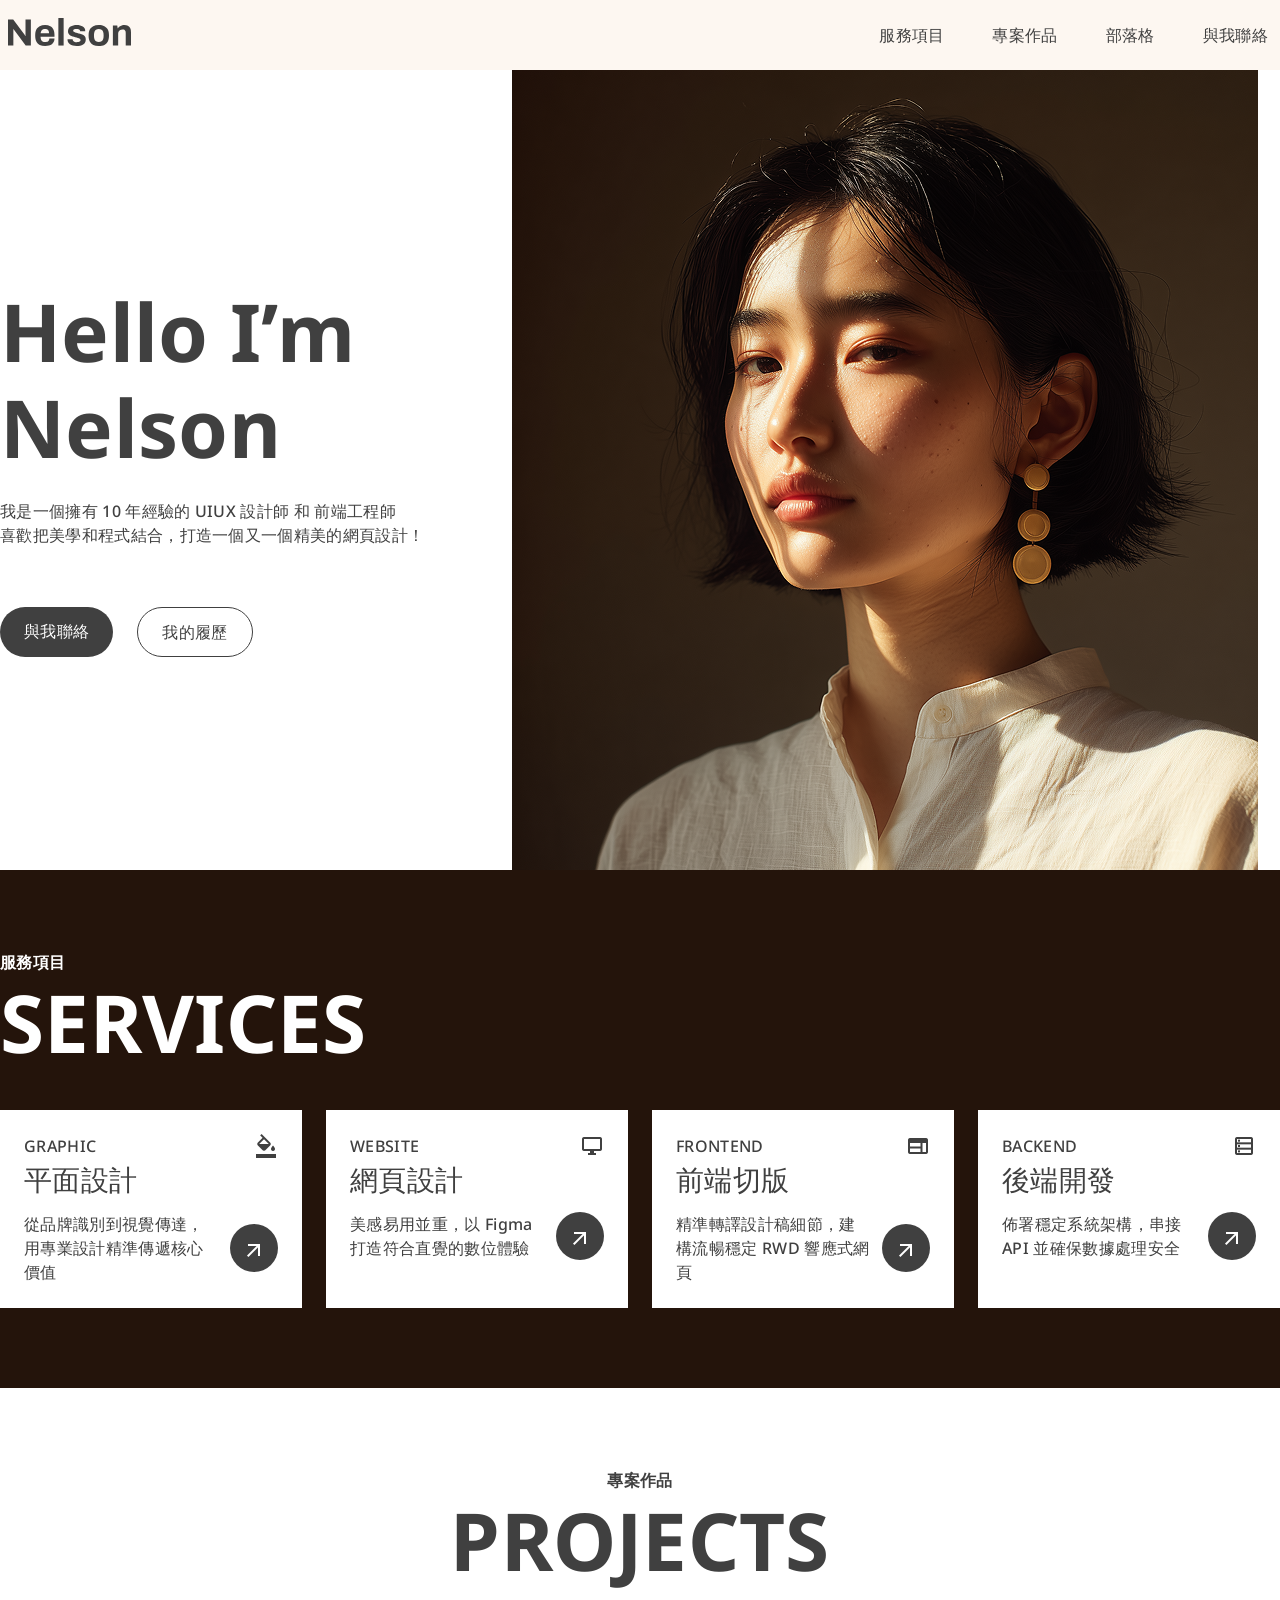
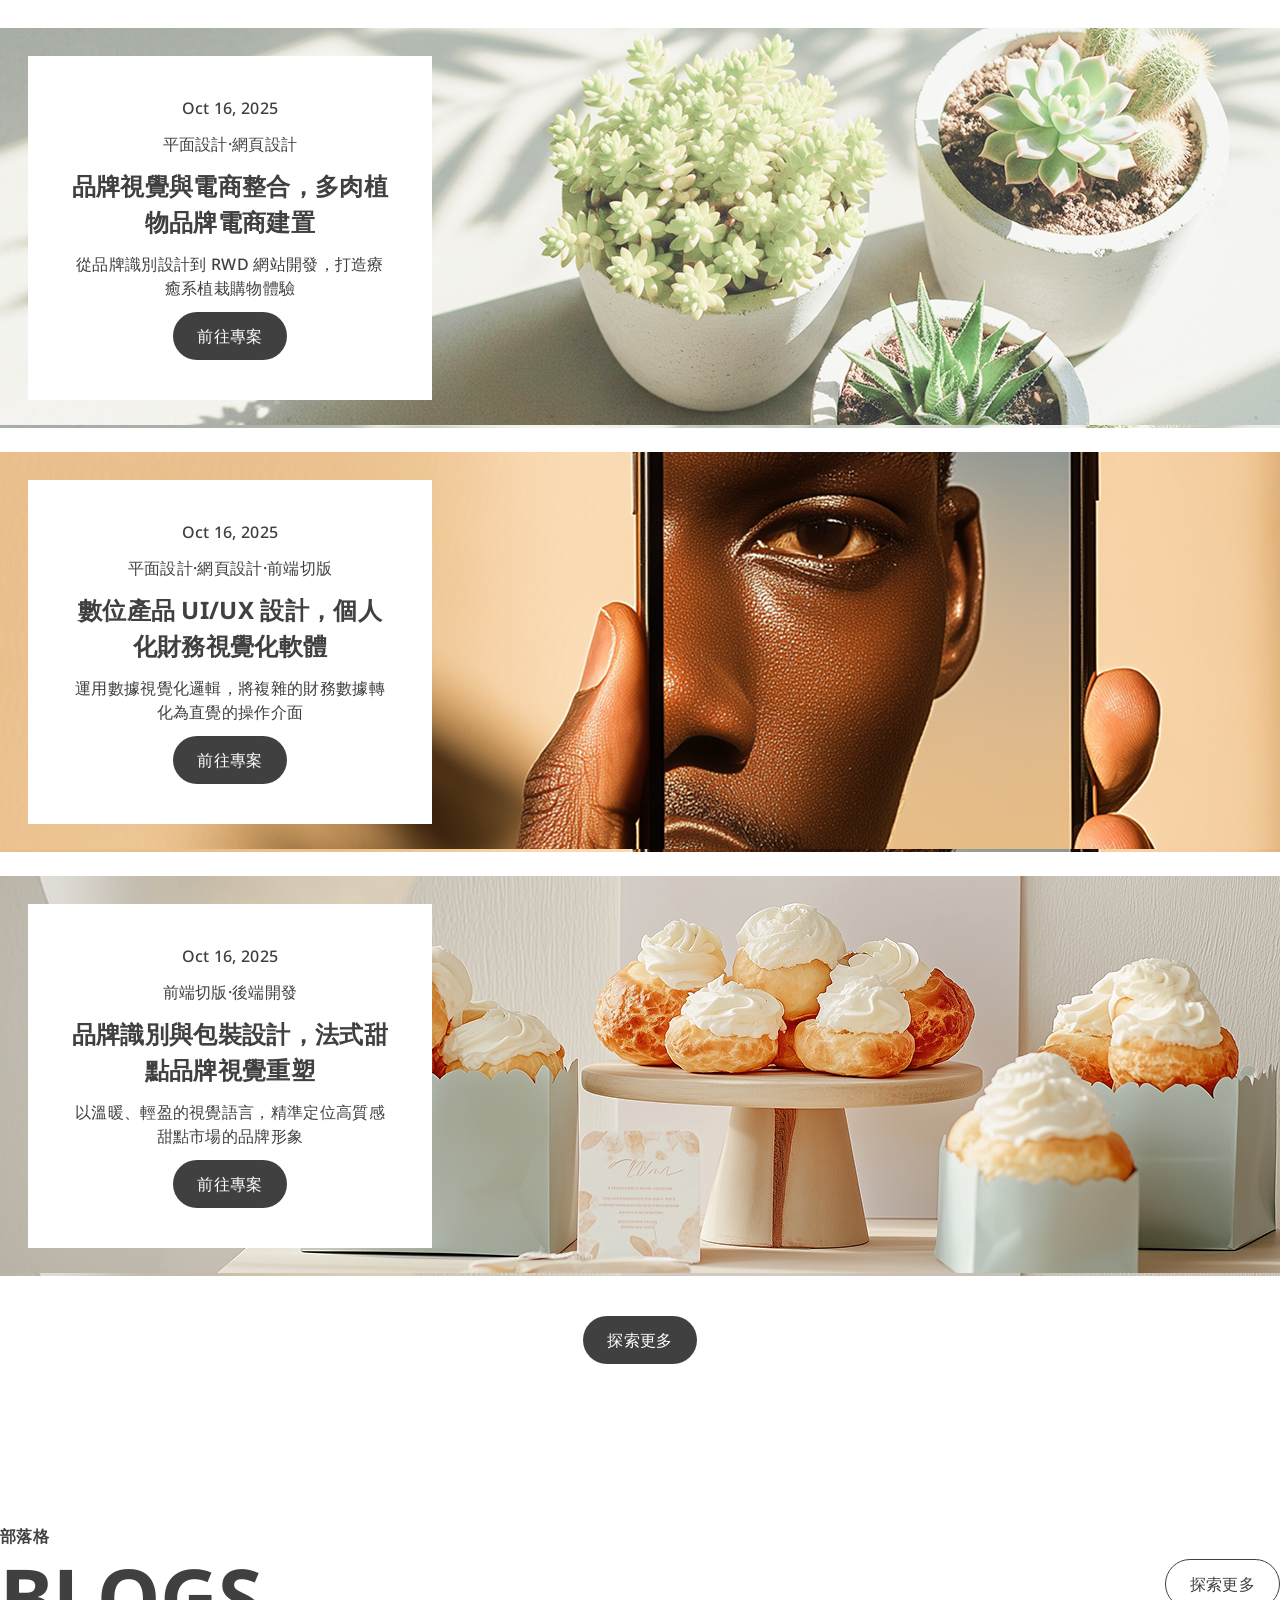
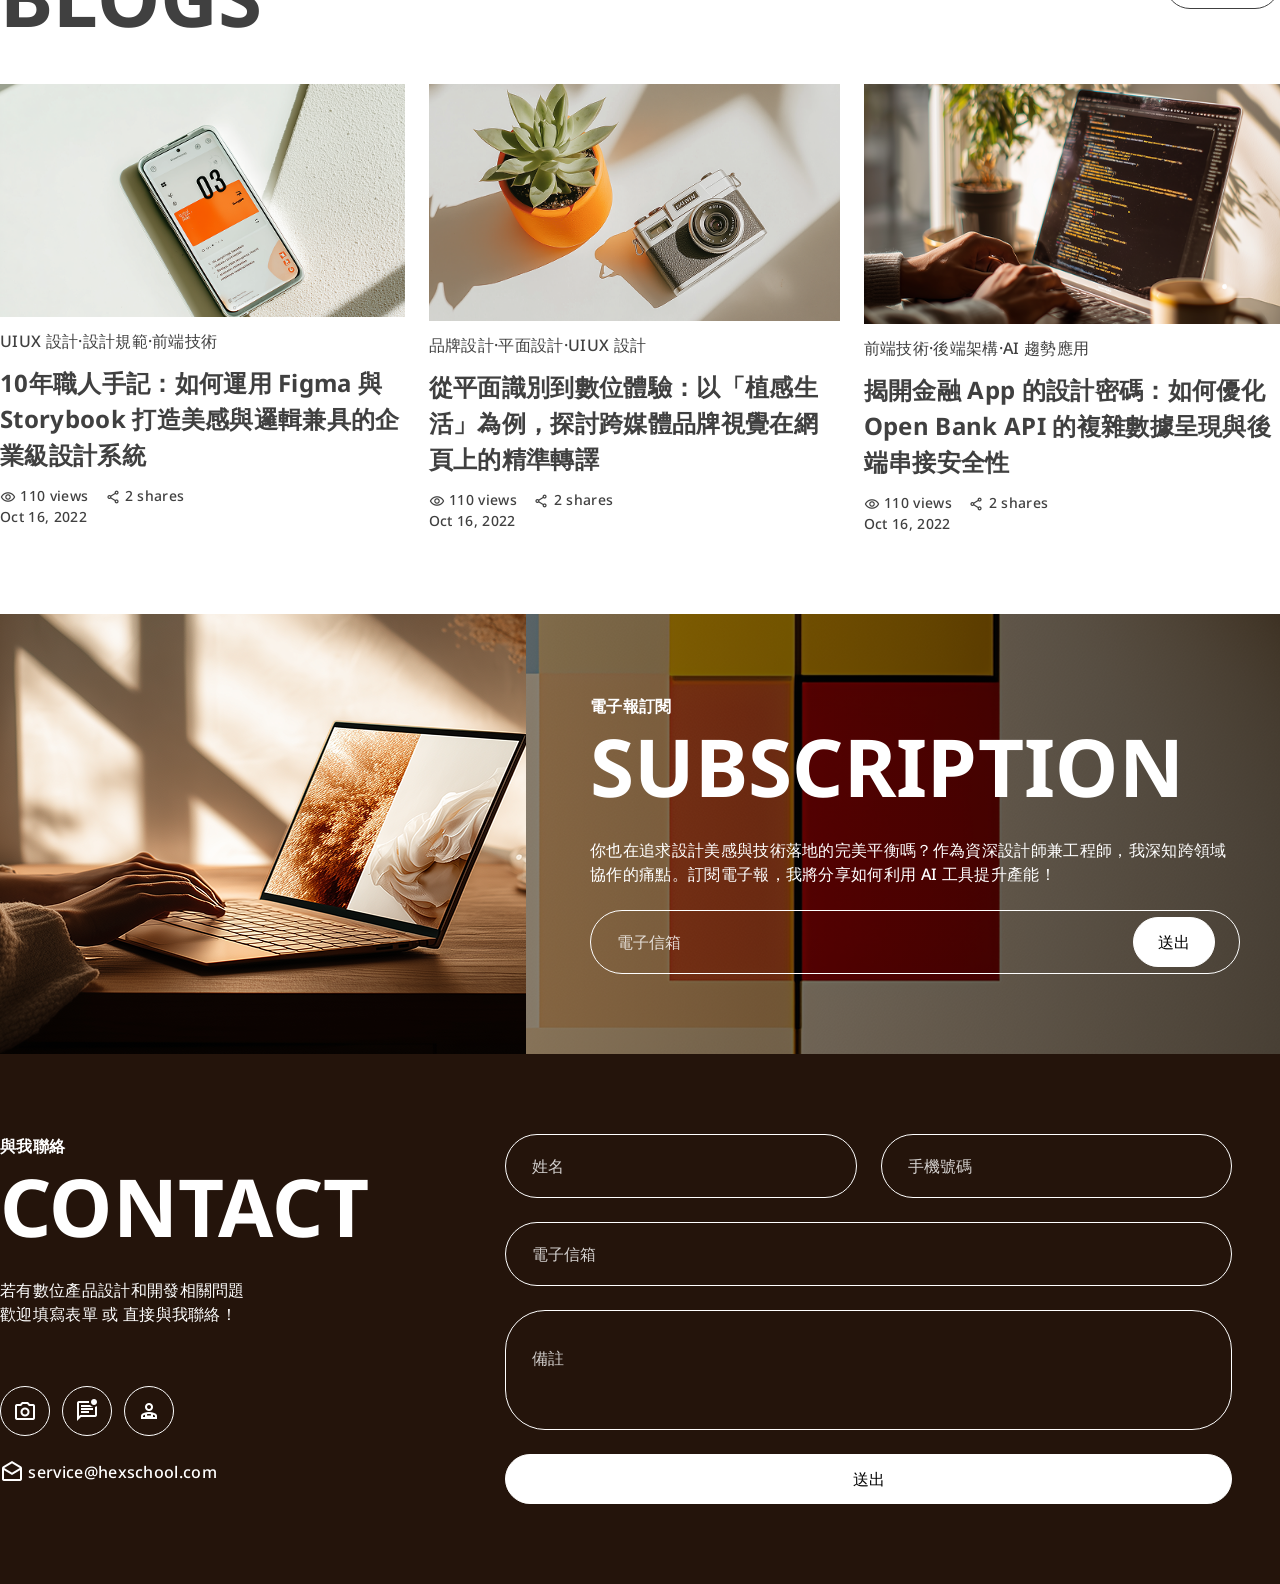
==== commit 62e10265: "project and service RWD complete" ====
--- a/index.html
+++ b/index.html
@@ -15,7 +15,7 @@
 </head>
 
 <body>
-    <header>
+    <header class="nvbar-bg">
         <nav class="df jcsb nvbar fw700 container">
             <div class="df jcsb alc">
                 <div>
--- a/all.css
+++ b/all.css
@@ -314,6 +314,11 @@
     margin: 0 auto;
 }
 
+.container-small {
+    max-width: 1076px;
+    margin: 0 auto;
+}
+
 /* 按鈕 */
 .btn-black {
     border-radius: 999px;
@@ -382,7 +387,12 @@
 }
 
 .header-title {
-    padding: 109px 0px;
+    /* padding: 109px 0px; */
+    height: 380px;
+    display: flex;
+    justify-content: center;
+    align-items: center;
+    flex-direction: column;
     text-align: center;
     color: #fff;
 }
@@ -395,9 +405,12 @@
 
 
 /* 導覽列 */
+.nvbar-bg {
+    background-color: #FDF7F1;
+}
+
 .nvbar {
     padding: 12px 0px;
-    background-color: #FDF7F1;
 }
 
 .nvbar-m-menu,
@@ -453,7 +466,7 @@
 
 /* 箭頭按鈕 */
 .service-card-body>a,
-.service-container a {
+.service a {
     border-radius: 50%;
     text-decoration: none;
     font-size: 24px;
@@ -667,7 +680,6 @@
 .service-menu {
     max-width: 1076px;
     text-align: center;
-
     color: #404040;
 }
 
@@ -726,7 +738,7 @@
     display: flex;
     justify-content: space-between;
     font-weight: bold;
-    padding: 80px 0;
+    /* padding: 80px 0; */
 }
 
 .faq-title h2 {
@@ -897,7 +909,7 @@
 .modal-content {
     background-color: #ffffff;
     /* padding: 60px 20px; */
-    border-radius: 8px;
+    /* border-radius: 8px; */
     max-width: 1076px;
     width: 90%;
     box-shadow: 0 10px 30px rgba(0, 0, 0, 0.3);
@@ -922,7 +934,7 @@
 }
 
 /* modal內文樣式 */
-.model-content-bg {
+.modal-content-bg {
     background-color: #FDF7F1;
     text-align: center;
 }
@@ -986,10 +998,21 @@
         margin-bottom: 32px;
     }
 
-    .container {
+    .container,
+    .container-small {
         max-width: 100%;
         padding: 12px;
     }
+
+    /* 標題 */
+    .container-small header {
+        display: flex;
+        flex-direction: column;
+        justify-content: center;
+        align-items: center;
+    }
+
+
 
     /* forms 表單樣式 */
     .forms-style {
@@ -1117,22 +1140,6 @@
         padding-top: 12px;
     }
 
-    .bar-bg {
-        width: 100%;
-        display: none;
-        position: fixed;
-        inset: 0;
-        /* top: 0;
-    left: 0;
-    width: 100%;
-    height: 100%; */
-        background-color: rgba(0, 0, 0, 0.6);
-        z-index: 999;
-        justify-content: center;
-        align-items: flex-start;
-        overflow-y: auto;
-
-    }
 
     .nvbar-list li {
         padding: 0px;
@@ -1180,7 +1187,133 @@
 /* -------------------- Article -------------------- */
 
 /* -------------------- Blogs -------------------- */
+.blog-card-info {
+    flex-direction: column-reverse;
+}
 
 /* -------------------- Project -------------------- */
-
-/* -------------------- Service -------------------- */+@media (max-width: 375px) {
+    .project-header-bg {
+        background-image: url(./img/mobile/project_banner.png);
+    }
+
+    .project-menu {
+        overflow-x: auto;
+    }
+
+    .project-menu li {
+        width: auto;
+        text-align: center;
+    }
+
+    .project-menu a {
+        padding: 8px;
+        width: 89px;
+    }
+
+    .project-menu a.menu-black {
+        padding: 8px;
+        width: 57px;
+
+    }
+
+    /* modal */
+    #closeModalBtn span {
+        vertical-align: middle;
+    }
+
+    .closeModalBtn {
+        padding: 0px;
+        height: 60px;
+        display: flex;
+        align-items: center;
+    }
+
+    .modal-content {
+        margin-top: 60px;
+    }
+
+    .modal-content-info {
+        flex-direction: column;
+        color: #737373;
+        font-size: 14px;
+    }
+
+    .model-content-info-r {
+        padding-right: 0px;
+        padding-bottom: 20px;
+        width: 100%;
+    }
+
+    .model-content-info-l {
+    padding: 0px;
+}
+
+    .model-content-info-l>p {
+        padding-left: 0px;
+        border-left: 0px solid #737373;
+        padding-top: 20px;
+        border-top: 1px solid #737373;
+    }
+
+    .modal-content-bg{
+        padding: 28px 0px;
+    }
+}
+
+/* -------------------- Service -------------------- */
+@media (max-width: 375px) {
+    .service-header-bg {
+        background-image: url(./img/mobile/service_banner.png);
+    }
+
+    .service-menu {
+        flex-wrap: wrap;
+        align-items: center;
+        justify-content: center;
+    }
+
+    .service-menu li {
+        width: 48%;
+        padding: 16px 12px;
+    }
+
+    .service-menu p:first-child {
+        padding-bottom: 4px;
+    }
+
+    .service-sec {
+        flex-direction: column;
+        gap: 24px;
+
+    }
+
+    .service-title {
+        display: flex;
+        justify-content: center;
+        align-items: center;
+        flex-direction: column;
+    }
+
+    .service-content {
+        max-width: auto;
+        padding-left: 24px;
+    }
+
+    .service-usecase {
+        flex-direction: column;
+    }
+
+    .faq {
+        flex-direction: column;
+        gap: 24px;
+    }
+
+    .faq-container {
+        width: 100%;
+    }
+
+    .faq-item {
+        padding: 16px;
+    }
+}
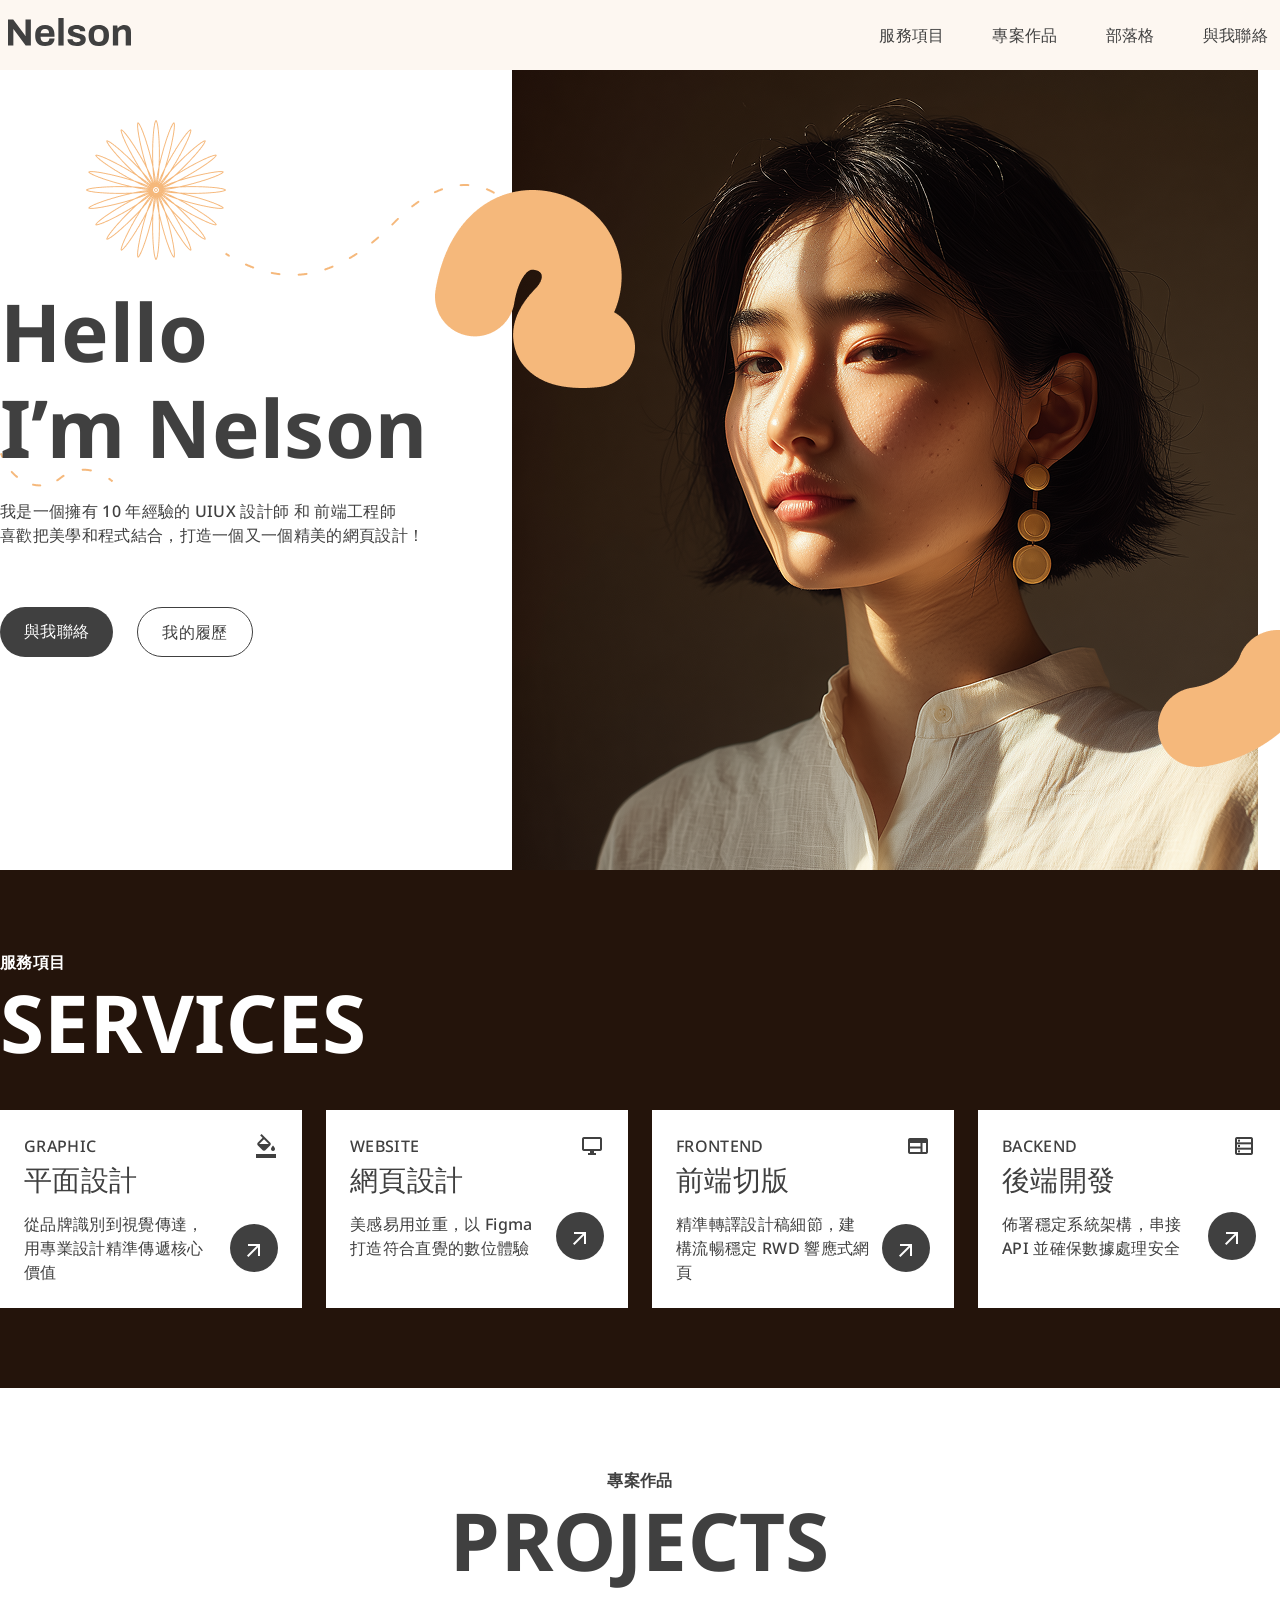
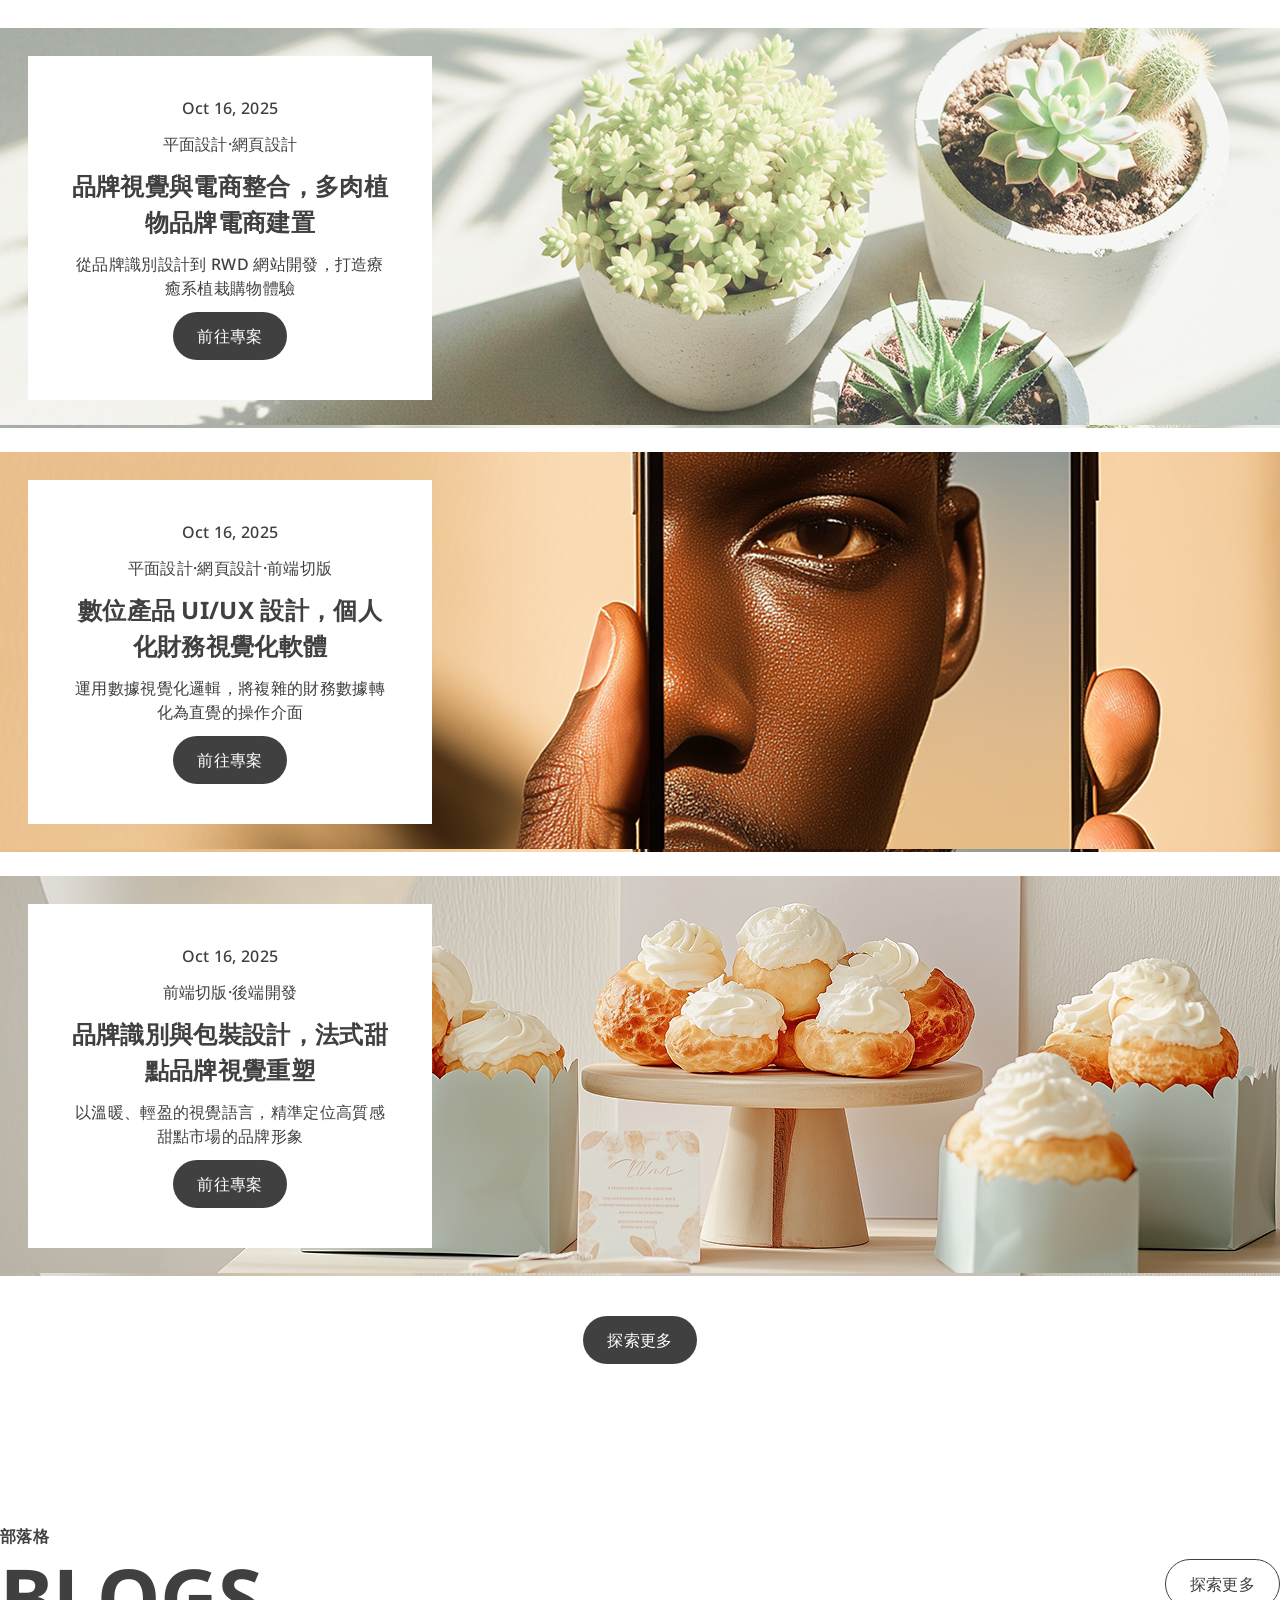
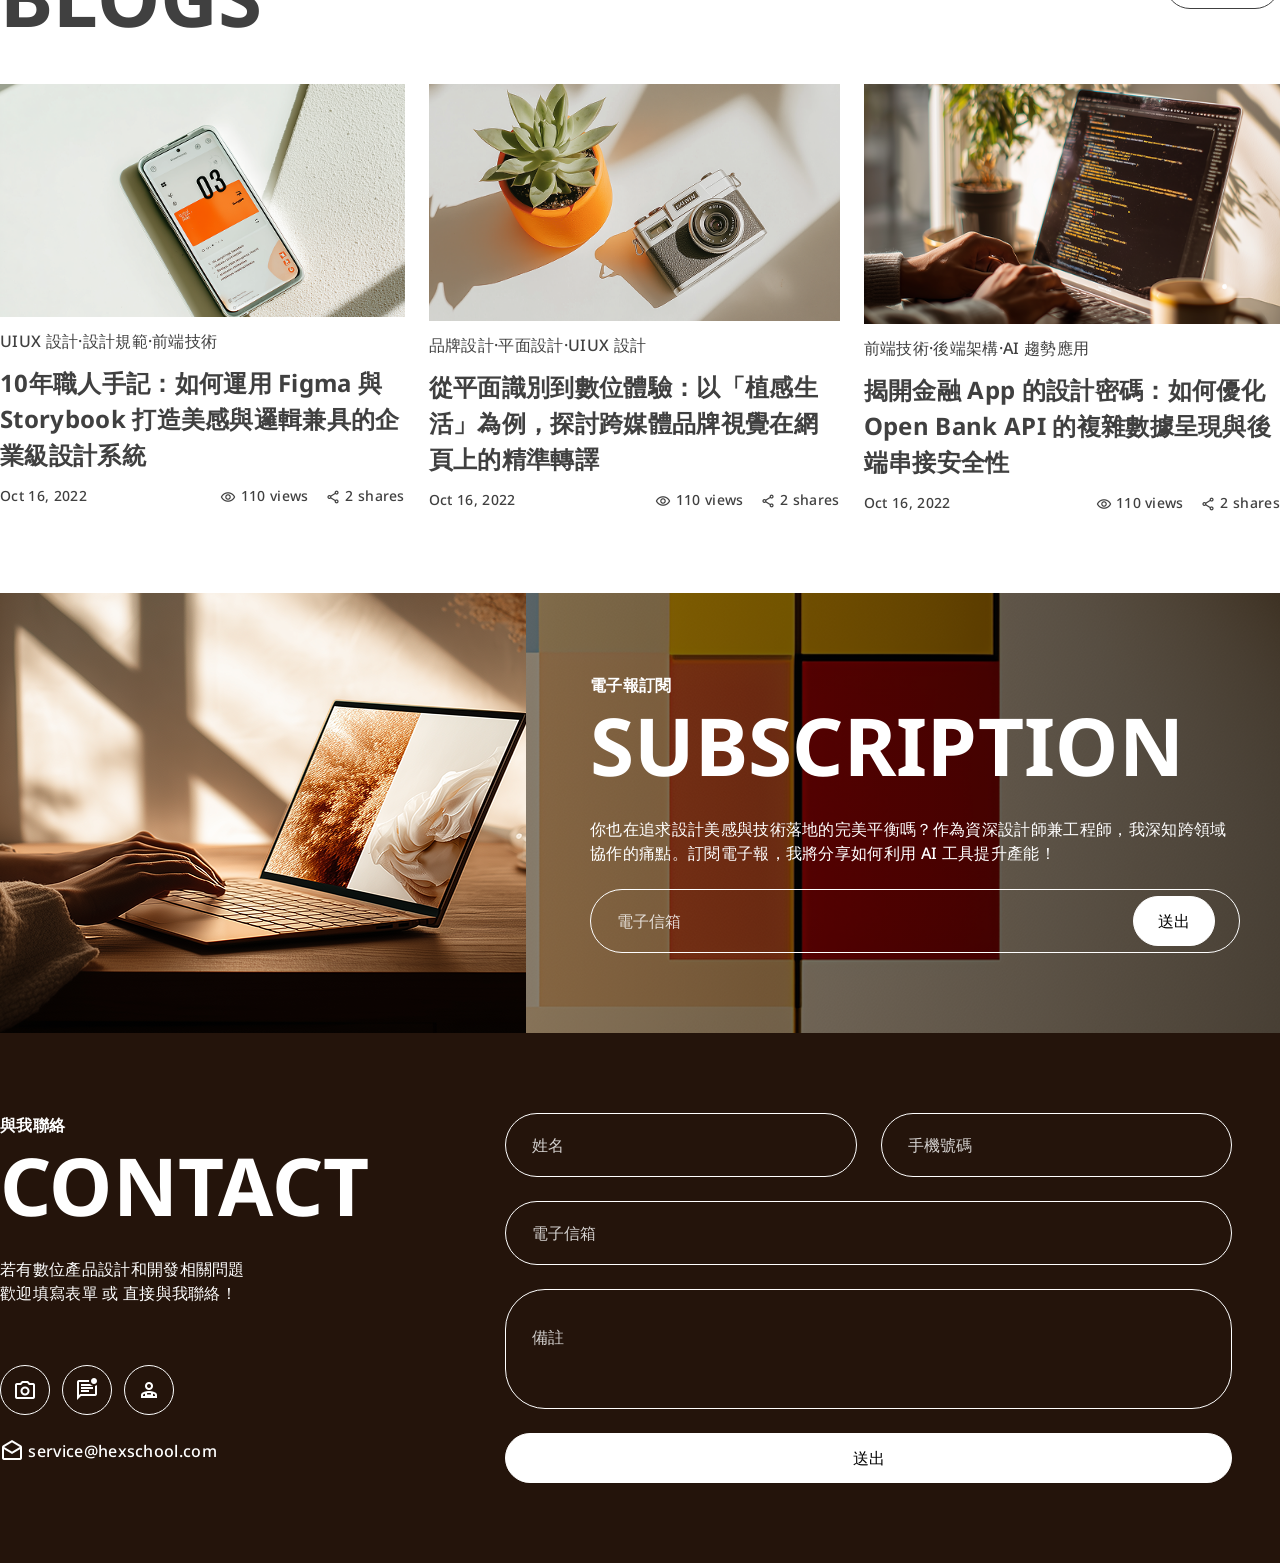
==== commit 39a40a34: "index decorations & RWD" ====
--- a/index.html
+++ b/index.html
@@ -28,7 +28,7 @@
                 </button>
                 <button class="nvbar-m-close">
                     <span class="material-symbols-outlined">
-                        close   
+                        close
                     </span>
                 </button>
             </div>
@@ -41,10 +41,15 @@
         </nav>
     </header>
     <section class="container index df alc jcsb">
-
+        <img src="./img/index_decora_3.png" alt="" class="index-decora-3">
+        <img src="./img/index_decora_4.png" alt="" class="index-decora-4">
+        <img src="./img/index_decora_5.png" alt="" class="index-decora-5">
+        <img src="./img/index_decora_6.png" alt="" class="index-decora-6">
+        <img src="./img/index_decora_3.png" alt="" class="index-decora-7">
+        <img src="./img/index_decora_3.png" alt="" class="index-decora-8">
         <div class="index-content">
 
-            <h1 class="fw700 fz80 mb24">Hello I’m Nelson</h1>
+            <h1 class="fw700 fz80 mb24">Hello <br>I’m Nelson</h1>
 
             <p>我是一個擁有 10 年經驗的 UIUX 設計師 和 前端工程師</p>
 
@@ -59,6 +64,8 @@
 
         <div class="index-image">
             <img src="img/index_person.png" alt="Nelson 個人照片">
+            <img src="./img/index_decora_1.png" alt="" class="index-decora-1">
+            <img src="./img/index_decora_2.png" alt="" class="index-decora-2">
         </div>
 
     </section>
--- a/all.css
+++ b/all.css
@@ -434,10 +434,12 @@
 .index-content {
     width: 40%;
     flex-direction: column;
+    position: relative;
 }
 
 .index-image {
     width: 60%;
+    position: relative;
 }
 
 .index-image>img {
@@ -446,6 +448,58 @@
 
 .index-btn-group {
     gap: 24px;
+}
+
+/* 首頁第一個區塊的裝飾 */
+.index-decora-1{
+    position: absolute;
+    top: 15%;
+    left: -10%;
+}
+
+.index-decora-2{
+    position: absolute;
+    top: 70%;
+    right: -5%;
+}
+
+.index-decora-3{
+    position: absolute;
+    top: 120px;
+    left: 86px;
+}
+
+.index-decora-4{
+    position: absolute;
+    top: 184px;
+    left: 225px;
+}
+
+.index-decora-5{
+    position: absolute;
+    top: 664px;
+    left: 523px;
+}
+
+/* 手機板的線條 */
+.index-decora-6{
+    /* display: none; */
+    position: absolute;
+
+
+}
+
+.index-decora-7{
+    position: absolute;
+    top: 270px;
+    right: 142px;
+}
+
+.index-decora-8{
+    position: absolute;
+    top: 592px;
+    left: 703px;
+    max-width: 80px;
 }
 
 /* 首頁-service */
@@ -601,7 +655,7 @@
 }
 
 .blog-post-content {
-    max-width: 1076px;
+    /* max-width: 1076px; */
 
 }
 
@@ -636,7 +690,7 @@
 /* blog-listpages */
 .listpages {
     align-self: flex-end;
-    padding-bottom: 80px;
+    padding-top: 80px;
 }
 
 .listpages a {
@@ -851,7 +905,7 @@
     color: #24140B;
     text-align: left;
     width: 100%;
-    border-collapse: collapse;
+    /* border-collapse: collapse; */
     /* 讓瀏覽器分配固定的欄寬 */
     table-layout: fixed;
 }
@@ -966,10 +1020,22 @@
         text-align: center;
     }
 
+    h1 {
+        font-size: 28px;
+    }
+
+    table {
+        font-size: 14px;
+    }
+
     .gap24 {
         gap: 12px;
     }
 
+    .fz20{
+        font-size: 16px;
+    }
+
     .fz24 {
         font-size: 20px;
     }
@@ -978,6 +1044,14 @@
         font-size: 24px;
     }
 
+    .fz32{
+        font-size: 24px;
+    }
+
+    .fz48 {
+        font-size: 28px;
+    }
+
     .fz80 {
         font-size: 40px;
     }
@@ -989,6 +1063,7 @@
     .ptb80 {
         padding: 40px 0px;
     }
+
 
     .mb40 {
         margin-bottom: 24px;
@@ -1108,8 +1183,67 @@
         padding-top: 28px;
         max-width: 100%;
     }
-}
-
+/* 首頁第一個區塊的裝飾 */
+.index-decora-1{
+    max-width: 80px;
+    position: absolute;
+    top: 15%;
+    left: -10%;
+}
+
+.index-decora-2{
+    max-width: 80px;
+    position: absolute;
+    top: 70%;
+    right: -5%;
+}
+
+.index-decora-3{
+    display: none;
+    position: absolute;
+    top: 120px;
+    left: 86px;
+}
+
+.index-decora-4{
+    display: none;
+    position: absolute;
+    top: 184px;
+    left: 225px;
+}
+
+.index-decora-5{
+    display: none;
+    position: absolute;
+    top: 664px;
+    left: 523px;
+}
+
+/* 手機板的線條 */
+.index-decora-6{
+    display: block;
+    position: absolute;
+    top: 470px;
+    right: 115px;
+}
+
+.index-decora-7{
+    display: none;
+    position: absolute;
+    top: 270px;
+    right: 142px;
+}
+
+.index-decora-8{
+    position: absolute;
+    top: 474px;
+    right: 34px;
+    left: auto;
+    max-width: 80px;
+}
+
+
+}
 /* -------------------- Navbar -------------------- */
 @media (max-width: 375px) {
 
@@ -1185,10 +1319,81 @@
 
 
 /* -------------------- Article -------------------- */
+@media (max-width: 375px) {
+    .article-main .fz24 {
+        font-size: 18px;
+    }
+
+    .article-table th {
+    padding: 8px;
+}
+
+.article-table td {
+    overflow-x: auto;
+    padding: 8px;
+}
+
+.blogs-card-related{
+    overflow-x: auto;
+}
+
+}
+
 
 /* -------------------- Blogs -------------------- */
-.blog-card-info {
-    flex-direction: column-reverse;
+@media (max-width: 375px) {
+    .blog-card-info {
+        flex-direction: column-reverse;
+    }
+
+    .blog-header-bg {
+        background-image: url(./img/mobile/blog_banner.png);
+    }
+
+    .blog-post-content {
+        flex-direction: column;
+        gap: 24px;
+    }
+
+    .blog-post-list {
+        max-width: 100%;
+    }
+
+    .blog-post-list ul {
+        display: flex;
+        flex-direction: row;
+        overflow-x: auto;
+    }
+
+    .blog-post-list a {
+        width: 104px;
+        padding: 8px;
+    }
+
+    .blog-post-list a.active-list {
+        width: 57px;
+    }
+
+    .blog-content-card {
+        flex-direction: column;
+        max-height: 100%;
+        gap: 8px;
+    }
+
+    .blog-post-content-text {
+        max-width: 100%;
+        padding: 0px;
+    }
+
+    .blog-post-content-text h2 {
+        font-size: 20px;
+    }
+
+
+    .blog-post-content-text .blog-card-info {
+        flex-direction: row;
+    }
+
 }
 
 /* -------------------- Project -------------------- */
@@ -1246,8 +1451,8 @@
     }
 
     .model-content-info-l {
-    padding: 0px;
-}
+        padding: 0px;
+    }
 
     .model-content-info-l>p {
         padding-left: 0px;
@@ -1256,7 +1461,7 @@
         border-top: 1px solid #737373;
     }
 
-    .modal-content-bg{
+    .modal-content-bg {
         padding: 28px 0px;
     }
 }
